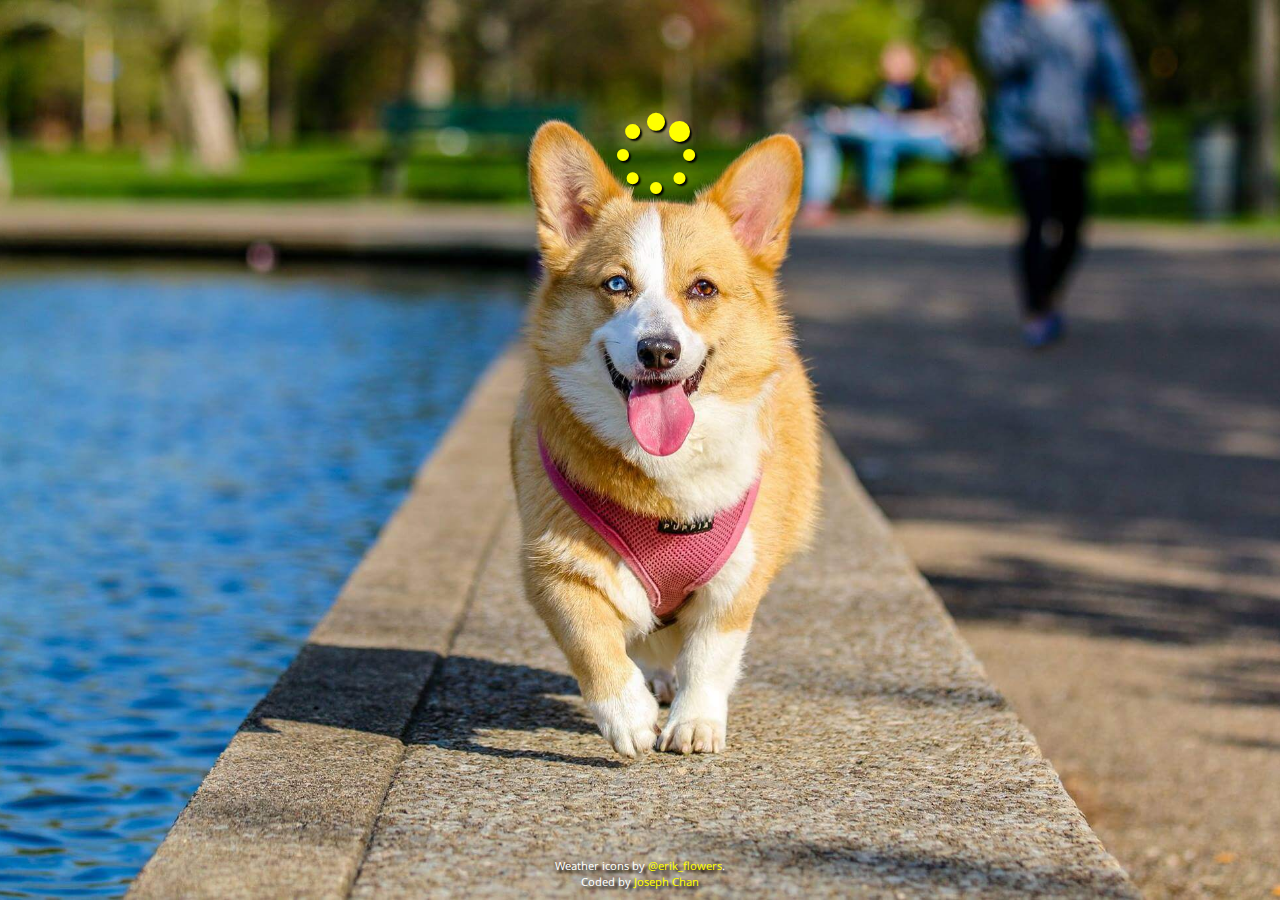
==== index.html @ ed67a4d5 "Tweak and refactor" ====
<!DOCTYPE HTML>
<html lang="en">

  <head>
    <meta charset="utf-8">
    <meta name="description" content="Weather and Corgi">
    <meta http-equiv="X-UA-Compatible" content="IE=edge">
    <meta name="viewport" content="width=device-width, initial-scale=1">
    <meta name="theme-color" content="#FFCE0D">
    <link href='https://fonts.googleapis.com/css?family=Allerta+Stencil|Droid+Sans:400,700' rel='stylesheet' type='text/css'>
    <link rel="stylesheet" href="https://maxcdn.bootstrapcdn.com/font-awesome/4.6.2/css/font-awesome.min.css">
    <link rel="stylesheet" type="text/css" href="css/weather-icons-wind.min.css">
    <link rel="stylesheet" type="text/css" href="css/weather-icons.min.css">
    <link rel="stylesheet" href="css/bootstrap.min.css">
    <link rel="stylesheet" href="css/styles.css">
    <!--Favicon made by Freepik http://www.flaticon.com -->
    <link rel="shortcut icon" href="images/favicon.ico" type="image/x-icon">
    <link rel="icon" href="images/favicon.ico" type="image/x-icon">
    <!-- Optional IE8 Support -->
    <!--[if lt IE 9]>
       <script src="https://oss.maxcdn.com/html5shiv/3.7.2/html5shiv.min.js"></script>
       <script src="https://oss.maxcdn.com/respond/1.4.2/respond.min.js"></script>
     <![endif]-->
    <title>Weather &amp; Corgi</title>
  </head>

  <body>
    <main role="main" class="container">
      <div class="translucentBG">
        <i class="fa fa-spinner fa-pulse" aria-hidden="true"></i>
        <p class="location"></p>
        <p class="weatherIcon"><i></i></p>
        <p class="currentTemperature"></p>
        <p class="dayAndTime"></p>
        <div class="row">
          <div class="col-xs-6">
            <p class="windDirectionIcon" title="Direction wind is coming from."><i></i></p>
            <p class="windSpeed"></p>
          </div>
          <div class="col-xs-6">
            <p class="thermometer"><i></i></p>
            <p class="minMaxTemperatures"></p>
          </div>
        </div>
        <!--.row-->
      </div>
    </main>
    <!--.container-->
    <footer>
      <p>
        Weather icons by <a href="https://erikflowers.github.io/weather-icons/" title="Visit the Weather Icons site" target="_blank">@erik_flowers</a>.<br>Coded by <a href="https://github.com/joechan3" target="_blank" title="View Joseph Chan&apos;s GitHub profile">Joseph Chan</a>
      </p>
    </footer>
    <script src="js/suncalc.js"></script>
    <script src="https://code.jquery.com/jquery-2.2.3.min.js" integrity="sha256-a23g1Nt4dtEYOj7bR+vTu7+T8VP13humZFBJNIYoEJo=" crossorigin="anonymous">
    </script>
    <script src="js/script.js"></script>
  </body>

</html>
---- css/weather-icons-wind.min.css ----
@font-face{font-family:weathericons;src:url(../font/weathericons-regular-webfont.eot);src:url(../font/weathericons-regular-webfont.eot?#iefix)format('embedded-opentype'),url(../font/weathericons-regular-webfont.woff2)format('woff2'),url(../font/weathericons-regular-webfont.woff)format('woff'),url(../font/weathericons-regular-webfont.ttf)format('truetype'),url(../font/weathericons-regular-webfont.svg#weather_iconsregular)format('svg');font-weight:400;font-style:normal}.wi{display:inline-block;font-family:weathericons;font-style:normal;font-weight:400;line-height:1;-webkit-font-smoothing:antialiased;-moz-osx-font-smoothing:grayscale}.wi-fw{text-align:center;width:1.4em}.wi-rotate-90{filter:progid:DXImageTransform.Microsoft.BasicImage(rotation=1);-webkit-transform:rotate(90deg);-ms-transform:rotate(90deg);transform:rotate(90deg)}.wi-rotate-180{filter:progid:DXImageTransform.Microsoft.BasicImage(rotation=2);-webkit-transform:rotate(180deg);-ms-transform:rotate(180deg);transform:rotate(180deg)}.wi-rotate-270{filter:progid:DXImageTransform.Microsoft.BasicImage(rotation=3);-webkit-transform:rotate(270deg);-ms-transform:rotate(270deg);transform:rotate(270deg)}.wi-flip-horizontal{filter:progid:DXImageTransform.Microsoft.BasicImage(rotation=0, mirror=1);-webkit-transform:scale(-1,1);-ms-transform:scale(-1,1);transform:scale(-1,1)}.wi-flip-vertical{filter:progid:DXImageTransform.Microsoft.BasicImage(rotation=2, mirror=1);-webkit-transform:scale(1,-1);-ms-transform:scale(1,-1);transform:scale(1,-1)}.wi-wind:before{content:"\f0b1"}.wi-wind.towards-0-deg{-webkit-transform:rotate(0);-moz-transform:rotate(0);-ms-transform:rotate(0);-o-transform:rotate(0);transform:rotate(0)}.wi-wind.towards-1-deg{-webkit-transform:rotate(1deg);-moz-transform:rotate(1deg);-ms-transform:rotate(1deg);-o-transform:rotate(1deg);transform:rotate(1deg)}.wi-wind.towards-2-deg{-webkit-transform:rotate(2deg);-moz-transform:rotate(2deg);-ms-transform:rotate(2deg);-o-transform:rotate(2deg);transform:rotate(2deg)}.wi-wind.towards-3-deg{-webkit-transform:rotate(3deg);-moz-transform:rotate(3deg);-ms-transform:rotate(3deg);-o-transform:rotate(3deg);transform:rotate(3deg)}.wi-wind.towards-4-deg{-webkit-transform:rotate(4deg);-moz-transform:rotate(4deg);-ms-transform:rotate(4deg);-o-transform:rotate(4deg);transform:rotate(4deg)}.wi-wind.towards-5-deg{-webkit-transform:rotate(5deg);-moz-transform:rotate(5deg);-ms-transform:rotate(5deg);-o-transform:rotate(5deg);transform:rotate(5deg)}.wi-wind.towards-6-deg{-webkit-transform:rotate(6deg);-moz-transform:rotate(6deg);-ms-transform:rotate(6deg);-o-transform:rotate(6deg);transform:rotate(6deg)}.wi-wind.towards-7-deg{-webkit-transform:rotate(7deg);-moz-transform:rotate(7deg);-ms-transform:rotate(7deg);-o-transform:rotate(7deg);transform:rotate(7deg)}.wi-wind.towards-8-deg{-webkit-transform:rotate(8deg);-moz-transform:rotate(8deg);-ms-transform:rotate(8deg);-o-transform:rotate(8deg);transform:rotate(8deg)}.wi-wind.towards-9-deg{-webkit-transform:rotate(9deg);-moz-transform:rotate(9deg);-ms-transform:rotate(9deg);-o-transform:rotate(9deg);transform:rotate(9deg)}.wi-wind.towards-10-deg{-webkit-transform:rotate(10deg);-moz-transform:rotate(10deg);-ms-transform:rotate(10deg);-o-transform:rotate(10deg);transform:rotate(10deg)}.wi-wind.towards-11-deg{-webkit-transform:rotate(11deg);-moz-transform:rotate(11deg);-ms-transform:rotate(11deg);-o-transform:rotate(11deg);transform:rotate(11deg)}.wi-wind.towards-12-deg{-webkit-transform:rotate(12deg);-moz-transform:rotate(12deg);-ms-transform:rotate(12deg);-o-transform:rotate(12deg);transform:rotate(12deg)}.wi-wind.towards-13-deg{-webkit-transform:rotate(13deg);-moz-transform:rotate(13deg);-ms-transform:rotate(13deg);-o-transform:rotate(13deg);transform:rotate(13deg)}.wi-wind.towards-14-deg{-webkit-transform:rotate(14deg);-moz-transform:rotate(14deg);-ms-transform:rotate(14deg);-o-transform:rotate(14deg);transform:rotate(14deg)}.wi-wind.towards-15-deg{-webkit-transform:rotate(15deg);-moz-transform:rotate(15deg);-ms-transform:rotate(15deg);-o-transform:rotate(15deg);transform:rotate(15deg)}.wi-wind.towards-16-deg{-webkit-transform:rotate(16deg);-moz-transform:rotate(16deg);-ms-transform:rotate(16deg);-o-transform:rotate(16deg);transform:rotate(16deg)}.wi-wind.towards-17-deg{-webkit-transform:rotate(17deg);-moz-transform:rotate(17deg);-ms-transform:rotate(17deg);-o-transform:rotate(17deg);transform:rotate(17deg)}.wi-wind.towards-18-deg{-webkit-transform:rotate(18deg);-moz-transform:rotate(18deg);-ms-transform:rotate(18deg);-o-transform:rotate(18deg);transform:rotate(18deg)}.wi-wind.towards-19-deg{-webkit-transform:rotate(19deg);-moz-transform:rotate(19deg);-ms-transform:rotate(19deg);-o-transform:rotate(19deg);transform:rotate(19deg)}.wi-wind.towards-20-deg{-webkit-transform:rotate(20deg);-moz-transform:rotate(20deg);-ms-transform:rotate(20deg);-o-transform:rotate(20deg);transform:rotate(20deg)}.wi-wind.towards-21-deg{-webkit-transform:rotate(21deg);-moz-transform:rotate(21deg);-ms-transform:rotate(21deg);-o-transform:rotate(21deg);transform:rotate(21deg)}.wi-wind.towards-22-deg{-webkit-transform:rotate(22deg);-moz-transform:rotate(22deg);-ms-transform:rotate(22deg);-o-transform:rotate(22deg);transform:rotate(22deg)}.wi-wind.towards-23-deg{-webkit-transform:rotate(23deg);-moz-transform:rotate(23deg);-ms-transform:rotate(23deg);-o-transform:rotate(23deg);transform:rotate(23deg)}.wi-wind.towards-24-deg{-webkit-transform:rotate(24deg);-moz-transform:rotate(24deg);-ms-transform:rotate(24deg);-o-transform:rotate(24deg);transform:rotate(24deg)}.wi-wind.towards-25-deg{-webkit-transform:rotate(25deg);-moz-transform:rotate(25deg);-ms-transform:rotate(25deg);-o-transform:rotate(25deg);transform:rotate(25deg)}.wi-wind.towards-26-deg{-webkit-transform:rotate(26deg);-moz-transform:rotate(26deg);-ms-transform:rotate(26deg);-o-transform:rotate(26deg);transform:rotate(26deg)}.wi-wind.towards-27-deg{-webkit-transform:rotate(27deg);-moz-transform:rotate(27deg);-ms-transform:rotate(27deg);-o-transform:rotate(27deg);transform:rotate(27deg)}.wi-wind.towards-28-deg{-webkit-transform:rotate(28deg);-moz-transform:rotate(28deg);-ms-transform:rotate(28deg);-o-transform:rotate(28deg);transform:rotate(28deg)}.wi-wind.towards-29-deg{-webkit-transform:rotate(29deg);-moz-transform:rotate(29deg);-ms-transform:rotate(29deg);-o-transform:rotate(29deg);transform:rotate(29deg)}.wi-wind.towards-30-deg{-webkit-transform:rotate(30deg);-moz-transform:rotate(30deg);-ms-transform:rotate(30deg);-o-transform:rotate(30deg);transform:rotate(30deg)}.wi-wind.towards-31-deg{-webkit-transform:rotate(31deg);-moz-transform:rotate(31deg);-ms-transform:rotate(31deg);-o-transform:rotate(31deg);transform:rotate(31deg)}.wi-wind.towards-32-deg{-webkit-transform:rotate(32deg);-moz-transform:rotate(32deg);-ms-transform:rotate(32deg);-o-transform:rotate(32deg);transform:rotate(32deg)}.wi-wind.towards-33-deg{-webkit-transform:rotate(33deg);-moz-transform:rotate(33deg);-ms-transform:rotate(33deg);-o-transform:rotate(33deg);transform:rotate(33deg)}.wi-wind.towards-34-deg{-webkit-transform:rotate(34deg);-moz-transform:rotate(34deg);-ms-transform:rotate(34deg);-o-transform:rotate(34deg);transform:rotate(34deg)}.wi-wind.towards-35-deg{-webkit-transform:rotate(35deg);-moz-transform:rotate(35deg);-ms-transform:rotate(35deg);-o-transform:rotate(35deg);transform:rotate(35deg)}.wi-wind.towards-36-deg{-webkit-transform:rotate(36deg);-moz-transform:rotate(36deg);-ms-transform:rotate(36deg);-o-transform:rotate(36deg);transform:rotate(36deg)}.wi-wind.towards-37-deg{-webkit-transform:rotate(37deg);-moz-transform:rotate(37deg);-ms-transform:rotate(37deg);-o-transform:rotate(37deg);transform:rotate(37deg)}.wi-wind.towards-38-deg{-webkit-transform:rotate(38deg);-moz-transform:rotate(38deg);-ms-transform:rotate(38deg);-o-transform:rotate(38deg);transform:rotate(38deg)}.wi-wind.towards-39-deg{-webkit-transform:rotate(39deg);-moz-transform:rotate(39deg);-ms-transform:rotate(39deg);-o-transform:rotate(39deg);transform:rotate(39deg)}.wi-wind.towards-40-deg{-webkit-transform:rotate(40deg);-moz-transform:rotate(40deg);-ms-transform:rotate(40deg);-o-transform:rotate(40deg);transform:rotate(40deg)}.wi-wind.towards-41-deg{-webkit-transform:rotate(41deg);-moz-transform:rotate(41deg);-ms-transform:rotate(41deg);-o-transform:rotate(41deg);transform:rotate(41deg)}.wi-wind.towards-42-deg{-webkit-transform:rotate(42deg);-moz-transform:rotate(42deg);-ms-transform:rotate(42deg);-o-transform:rotate(42deg);transform:rotate(42deg)}.wi-wind.towards-43-deg{-webkit-transform:rotate(43deg);-moz-transform:rotate(43deg);-ms-transform:rotate(43deg);-o-transform:rotate(43deg);transform:rotate(43deg)}.wi-wind.towards-44-deg{-webkit-transform:rotate(44deg);-moz-transform:rotate(44deg);-ms-transform:rotate(44deg);-o-transform:rotate(44deg);transform:rotate(44deg)}.wi-wind.towards-45-deg{-webkit-transform:rotate(45deg);-moz-transform:rotate(45deg);-ms-transform:rotate(45deg);-o-transform:rotate(45deg);transform:rotate(45deg)}.wi-wind.towards-46-deg{-webkit-transform:rotate(46deg);-moz-transform:rotate(46deg);-ms-transform:rotate(46deg);-o-transform:rotate(46deg);transform:rotate(46deg)}.wi-wind.towards-47-deg{-webkit-transform:rotate(47deg);-moz-transform:rotate(47deg);-ms-transform:rotate(47deg);-o-transform:rotate(47deg);transform:rotate(47deg)}.wi-wind.towards-48-deg{-webkit-transform:rotate(48deg);-moz-transform:rotate(48deg);-ms-transform:rotate(48deg);-o-transform:rotate(48deg);transform:rotate(48deg)}.wi-wind.towards-49-deg{-webkit-transform:rotate(49deg);-moz-transform:rotate(49deg);-ms-transform:rotate(49deg);-o-transform:rotate(49deg);transform:rotate(49deg)}.wi-wind.towards-50-deg{-webkit-transform:rotate(50deg);-moz-transform:rotate(50deg);-ms-transform:rotate(50deg);-o-transform:rotate(50deg);transform:rotate(50deg)}.wi-wind.towards-51-deg{-webkit-transform:rotate(51deg);-moz-transform:rotate(51deg);-ms-transform:rotate(51deg);-o-transform:rotate(51deg);transform:rotate(51deg)}.wi-wind.towards-52-deg{-webkit-transform:rotate(52deg);-moz-transform:rotate(52deg);-ms-transform:rotate(52deg);-o-transform:rotate(52deg);transform:rotate(52deg)}.wi-wind.towards-53-deg{-webkit-transform:rotate(53deg);-moz-transform:rotate(53deg);-ms-transform:rotate(53deg);-o-transform:rotate(53deg);transform:rotate(53deg)}.wi-wind.towards-54-deg{-webkit-transform:rotate(54deg);-moz-transform:rotate(54deg);-ms-transform:rotate(54deg);-o-transform:rotate(54deg);transform:rotate(54deg)}.wi-wind.towards-55-deg{-webkit-transform:rotate(55deg);-moz-transform:rotate(55deg);-ms-transform:rotate(55deg);-o-transform:rotate(55deg);transform:rotate(55deg)}.wi-wind.towards-56-deg{-webkit-transform:rotate(56deg);-moz-transform:rotate(56deg);-ms-transform:rotate(56deg);-o-transform:rotate(56deg);transform:rotate(56deg)}.wi-wind.towards-57-deg{-webkit-transform:rotate(57deg);-moz-transform:rotate(57deg);-ms-transform:rotate(57deg);-o-transform:rotate(57deg);transform:rotate(57deg)}.wi-wind.towards-58-deg{-webkit-transform:rotate(58deg);-moz-transform:rotate(58deg);-ms-transform:rotate(58deg);-o-transform:rotate(58deg);transform:rotate(58deg)}.wi-wind.towards-59-deg{-webkit-transform:rotate(59deg);-moz-transform:rotate(59deg);-ms-transform:rotate(59deg);-o-transform:rotate(59deg);transform:rotate(59deg)}.wi-wind.towards-60-deg{-webkit-transform:rotate(60deg);-moz-transform:rotate(60deg);-ms-transform:rotate(60deg);-o-transform:rotate(60deg);transform:rotate(60deg)}.wi-wind.towards-61-deg{-webkit-transform:rotate(61deg);-moz-transform:rotate(61deg);-ms-transform:rotate(61deg);-o-transform:rotate(61deg);transform:rotate(61deg)}.wi-wind.towards-62-deg{-webkit-transform:rotate(62deg);-moz-transform:rotate(62deg);-ms-transform:rotate(62deg);-o-transform:rotate(62deg);transform:rotate(62deg)}.wi-wind.towards-63-deg{-webkit-transform:rotate(63deg);-moz-transform:rotate(63deg);-ms-transform:rotate(63deg);-o-transform:rotate(63deg);transform:rotate(63deg)}.wi-wind.towards-64-deg{-webkit-transform:rotate(64deg);-moz-transform:rotate(64deg);-ms-transform:rotate(64deg);-o-transform:rotate(64deg);transform:rotate(64deg)}.wi-wind.towards-65-deg{-webkit-transform:rotate(65deg);-moz-transform:rotate(65deg);-ms-transform:rotate(65deg);-o-transform:rotate(65deg);transform:rotate(65deg)}.wi-wind.towards-66-deg{-webkit-transform:rotate(66deg);-moz-transform:rotate(66deg);-ms-transform:rotate(66deg);-o-transform:rotate(66deg);transform:rotate(66deg)}.wi-wind.towards-67-deg{-webkit-transform:rotate(67deg);-moz-transform:rotate(67deg);-ms-transform:rotate(67deg);-o-transform:rotate(67deg);transform:rotate(67deg)}.wi-wind.towards-68-deg{-webkit-transform:rotate(68deg);-moz-transform:rotate(68deg);-ms-transform:rotate(68deg);-o-transform:rotate(68deg);transform:rotate(68deg)}.wi-wind.towards-69-deg{-webkit-transform:rotate(69deg);-moz-transform:rotate(69deg);-ms-transform:rotate(69deg);-o-transform:rotate(69deg);transform:rotate(69deg)}.wi-wind.towards-70-deg{-webkit-transform:rotate(70deg);-moz-transform:rotate(70deg);-ms-transform:rotate(70deg);-o-transform:rotate(70deg);transform:rotate(70deg)}.wi-wind.towards-71-deg{-webkit-transform:rotate(71deg);-moz-transform:rotate(71deg);-ms-transform:rotate(71deg);-o-transform:rotate(71deg);transform:rotate(71deg)}.wi-wind.towards-72-deg{-webkit-transform:rotate(72deg);-moz-transform:rotate(72deg);-ms-transform:rotate(72deg);-o-transform:rotate(72deg);transform:rotate(72deg)}.wi-wind.towards-73-deg{-webkit-transform:rotate(73deg);-moz-transform:rotate(73deg);-ms-transform:rotate(73deg);-o-transform:rotate(73deg);transform:rotate(73deg)}.wi-wind.towards-74-deg{-webkit-transform:rotate(74deg);-moz-transform:rotate(74deg);-ms-transform:rotate(74deg);-o-transform:rotate(74deg);transform:rotate(74deg)}.wi-wind.towards-75-deg{-webkit-transform:rotate(75deg);-moz-transform:rotate(75deg);-ms-transform:rotate(75deg);-o-transform:rotate(75deg);transform:rotate(75deg)}.wi-wind.towards-76-deg{-webkit-transform:rotate(76deg);-moz-transform:rotate(76deg);-ms-transform:rotate(76deg);-o-transform:rotate(76deg);transform:rotate(76deg)}.wi-wind.towards-77-deg{-webkit-transform:rotate(77deg);-moz-transform:rotate(77deg);-ms-transform:rotate(77deg);-o-transform:rotate(77deg);transform:rotate(77deg)}.wi-wind.towards-78-deg{-webkit-transform:rotate(78deg);-moz-transform:rotate(78deg);-ms-transform:rotate(78deg);-o-transform:rotate(78deg);transform:rotate(78deg)}.wi-wind.towards-79-deg{-webkit-transform:rotate(79deg);-moz-transform:rotate(79deg);-ms-transform:rotate(79deg);-o-transform:rotate(79deg);transform:rotate(79deg)}.wi-wind.towards-80-deg{-webkit-transform:rotate(80deg);-moz-transform:rotate(80deg);-ms-transform:rotate(80deg);-o-transform:rotate(80deg);transform:rotate(80deg)}.wi-wind.towards-81-deg{-webkit-transform:rotate(81deg);-moz-transform:rotate(81deg);-ms-transform:rotate(81deg);-o-transform:rotate(81deg);transform:rotate(81deg)}.wi-wind.towards-82-deg{-webkit-transform:rotate(82deg);-moz-transform:rotate(82deg);-ms-transform:rotate(82deg);-o-transform:rotate(82deg);transform:rotate(82deg)}.wi-wind.towards-83-deg{-webkit-transform:rotate(83deg);-moz-transform:rotate(83deg);-ms-transform:rotate(83deg);-o-transform:rotate(83deg);transform:rotate(83deg)}.wi-wind.towards-84-deg{-webkit-transform:rotate(84deg);-moz-transform:rotate(84deg);-ms-transform:rotate(84deg);-o-transform:rotate(84deg);transform:rotate(84deg)}.wi-wind.towards-85-deg{-webkit-transform:rotate(85deg);-moz-transform:rotate(85deg);-ms-transform:rotate(85deg);-o-transform:rotate(85deg);transform:rotate(85deg)}.wi-wind.towards-86-deg{-webkit-transform:rotate(86deg);-moz-transform:rotate(86deg);-ms-transform:rotate(86deg);-o-transform:rotate(86deg);transform:rotate(86deg)}.wi-wind.towards-87-deg{-webkit-transform:rotate(87deg);-moz-transform:rotate(87deg);-ms-transform:rotate(87deg);-o-transform:rotate(87deg);transform:rotate(87deg)}.wi-wind.towards-88-deg{-webkit-transform:rotate(88deg);-moz-transform:rotate(88deg);-ms-transform:rotate(88deg);-o-transform:rotate(88deg);transform:rotate(88deg)}.wi-wind.towards-89-deg{-webkit-transform:rotate(89deg);-moz-transform:rotate(89deg);-ms-transform:rotate(89deg);-o-transform:rotate(89deg);transform:rotate(89deg)}.wi-wind.towards-90-deg{-webkit-transform:rotate(90deg);-moz-transform:rotate(90deg);-ms-transform:rotate(90deg);-o-transform:rotate(90deg);transform:rotate(90deg)}.wi-wind.towards-91-deg{-webkit-transform:rotate(91deg);-moz-transform:rotate(91deg);-ms-transform:rotate(91deg);-o-transform:rotate(91deg);transform:rotate(91deg)}.wi-wind.towards-92-deg{-webkit-transform:rotate(92deg);-moz-transform:rotate(92deg);-ms-transform:rotate(92deg);-o-transform:rotate(92deg);transform:rotate(92deg)}.wi-wind.towards-93-deg{-webkit-transform:rotate(93deg);-moz-transform:rotate(93deg);-ms-transform:rotate(93deg);-o-transform:rotate(93deg);transform:rotate(93deg)}.wi-wind.towards-94-deg{-webkit-transform:rotate(94deg);-moz-transform:rotate(94deg);-ms-transform:rotate(94deg);-o-transform:rotate(94deg);transform:rotate(94deg)}.wi-wind.towards-95-deg{-webkit-transform:rotate(95deg);-moz-transform:rotate(95deg);-ms-transform:rotate(95deg);-o-transform:rotate(95deg);transform:rotate(95deg)}.wi-wind.towards-96-deg{-webkit-transform:rotate(96deg);-moz-transform:rotate(96deg);-ms-transform:rotate(96deg);-o-transform:rotate(96deg);transform:rotate(96deg)}.wi-wind.towards-97-deg{-webkit-transform:rotate(97deg);-moz-transform:rotate(97deg);-ms-transform:rotate(97deg);-o-transform:rotate(97deg);transform:rotate(97deg)}.wi-wind.towards-98-deg{-webkit-transform:rotate(98deg);-moz-transform:rotate(98deg);-ms-transform:rotate(98deg);-o-transform:rotate(98deg);transform:rotate(98deg)}.wi-wind.towards-99-deg{-webkit-transform:rotate(99deg);-moz-transform:rotate(99deg);-ms-transform:rotate(99deg);-o-transform:rotate(99deg);transform:rotate(99deg)}.wi-wind.towards-100-deg{-webkit-transform:rotate(100deg);-moz-transform:rotate(100deg);-ms-transform:rotate(100deg);-o-transform:rotate(100deg);transform:rotate(100deg)}.wi-wind.towards-101-deg{-webkit-transform:rotate(101deg);-moz-transform:rotate(101deg);-ms-transform:rotate(101deg);-o-transform:rotate(101deg);transform:rotate(101deg)}.wi-wind.towards-102-deg{-webkit-transform:rotate(102deg);-moz-transform:rotate(102deg);-ms-transform:rotate(102deg);-o-transform:rotate(102deg);transform:rotate(102deg)}.wi-wind.towards-103-deg{-webkit-transform:rotate(103deg);-moz-transform:rotate(103deg);-ms-transform:rotate(103deg);-o-transform:rotate(103deg);transform:rotate(103deg)}.wi-wind.towards-104-deg{-webkit-transform:rotate(104deg);-moz-transform:rotate(104deg);-ms-transform:rotate(104deg);-o-transform:rotate(104deg);transform:rotate(104deg)}.wi-wind.towards-105-deg{-webkit-transform:rotate(105deg);-moz-transform:rotate(105deg);-ms-transform:rotate(105deg);-o-transform:rotate(105deg);transform:rotate(105deg)}.wi-wind.towards-106-deg{-webkit-transform:rotate(106deg);-moz-transform:rotate(106deg);-ms-transform:rotate(106deg);-o-transform:rotate(106deg);transform:rotate(106deg)}.wi-wind.towards-107-deg{-webkit-transform:rotate(107deg);-moz-transform:rotate(107deg);-ms-transform:rotate(107deg);-o-transform:rotate(107deg);transform:rotate(107deg)}.wi-wind.towards-108-deg{-webkit-transform:rotate(108deg);-moz-transform:rotate(108deg);-ms-transform:rotate(108deg);-o-transform:rotate(108deg);transform:rotate(108deg)}.wi-wind.towards-109-deg{-webkit-transform:rotate(109deg);-moz-transform:rotate(109deg);-ms-transform:rotate(109deg);-o-transform:rotate(109deg);transform:rotate(109deg)}.wi-wind.towards-110-deg{-webkit-transform:rotate(110deg);-moz-transform:rotate(110deg);-ms-transform:rotate(110deg);-o-transform:rotate(110deg);transform:rotate(110deg)}.wi-wind.towards-111-deg{-webkit-transform:rotate(111deg);-moz-transform:rotate(111deg);-ms-transform:rotate(111deg);-o-transform:rotate(111deg);transform:rotate(111deg)}.wi-wind.towards-112-deg{-webkit-transform:rotate(112deg);-moz-transform:rotate(112deg);-ms-transform:rotate(112deg);-o-transform:rotate(112deg);transform:rotate(112deg)}.wi-wind.towards-113-deg{-webkit-transform:rotate(113deg);-moz-transform:rotate(113deg);-ms-transform:rotate(113deg);-o-transform:rotate(113deg);transform:rotate(113deg)}.wi-wind.towards-114-deg{-webkit-transform:rotate(114deg);-moz-transform:rotate(114deg);-ms-transform:rotate(114deg);-o-transform:rotate(114deg);transform:rotate(114deg)}.wi-wind.towards-115-deg{-webkit-transform:rotate(115deg);-moz-transform:rotate(115deg);-ms-transform:rotate(115deg);-o-transform:rotate(115deg);transform:rotate(115deg)}.wi-wind.towards-116-deg{-webkit-transform:rotate(116deg);-moz-transform:rotate(116deg);-ms-transform:rotate(116deg);-o-transform:rotate(116deg);transform:rotate(116deg)}.wi-wind.towards-117-deg{-webkit-transform:rotate(117deg);-moz-transform:rotate(117deg);-ms-transform:rotate(117deg);-o-transform:rotate(117deg);transform:rotate(117deg)}.wi-wind.towards-118-deg{-webkit-transform:rotate(118deg);-moz-transform:rotate(118deg);-ms-transform:rotate(118deg);-o-transform:rotate(118deg);transform:rotate(118deg)}.wi-wind.towards-119-deg{-webkit-transform:rotate(119deg);-moz-transform:rotate(119deg);-ms-transform:rotate(119deg);-o-transform:rotate(119deg);transform:rotate(119deg)}.wi-wind.towards-120-deg{-webkit-transform:rotate(120deg);-moz-transform:rotate(120deg);-ms-transform:rotate(120deg);-o-transform:rotate(120deg);transform:rotate(120deg)}.wi-wind.towards-121-deg{-webkit-transform:rotate(121deg);-moz-transform:rotate(121deg);-ms-transform:rotate(121deg);-o-transform:rotate(121deg);transform:rotate(121deg)}.wi-wind.towards-122-deg{-webkit-transform:rotate(122deg);-moz-transform:rotate(122deg);-ms-transform:rotate(122deg);-o-transform:rotate(122deg);transform:rotate(122deg)}.wi-wind.towards-123-deg{-webkit-transform:rotate(123deg);-moz-transform:rotate(123deg);-ms-transform:rotate(123deg);-o-transform:rotate(123deg);transform:rotate(123deg)}.wi-wind.towards-124-deg{-webkit-transform:rotate(124deg);-moz-transform:rotate(124deg);-ms-transform:rotate(124deg);-o-transform:rotate(124deg);transform:rotate(124deg)}.wi-wind.towards-125-deg{-webkit-transform:rotate(125deg);-moz-transform:rotate(125deg);-ms-transform:rotate(125deg);-o-transform:rotate(125deg);transform:rotate(125deg)}.wi-wind.towards-126-deg{-webkit-transform:rotate(126deg);-moz-transform:rotate(126deg);-ms-transform:rotate(126deg);-o-transform:rotate(126deg);transform:rotate(126deg)}.wi-wind.towards-127-deg{-webkit-transform:rotate(127deg);-moz-transform:rotate(127deg);-ms-transform:rotate(127deg);-o-transform:rotate(127deg);transform:rotate(127deg)}.wi-wind.towards-128-deg{-webkit-transform:rotate(128deg);-moz-transform:rotate(128deg);-ms-transform:rotate(128deg);-o-transform:rotate(128deg);transform:rotate(128deg)}.wi-wind.towards-129-deg{-webkit-transform:rotate(129deg);-moz-transform:rotate(129deg);-ms-transform:rotate(129deg);-o-transform:rotate(129deg);transform:rotate(129deg)}.wi-wind.towards-130-deg{-webkit-transform:rotate(130deg);-moz-transform:rotate(130deg);-ms-transform:rotate(130deg);-o-transform:rotate(130deg);transform:rotate(130deg)}.wi-wind.towards-131-deg{-webkit-transform:rotate(131deg);-moz-transform:rotate(131deg);-ms-transform:rotate(131deg);-o-transform:rotate(131deg);transform:rotate(131deg)}.wi-wind.towards-132-deg{-webkit-transform:rotate(132deg);-moz-transform:rotate(132deg);-ms-transform:rotate(132deg);-o-transform:rotate(132deg);transform:rotate(132deg)}.wi-wind.towards-133-deg{-webkit-transform:rotate(133deg);-moz-transform:rotate(133deg);-ms-transform:rotate(133deg);-o-transform:rotate(133deg);transform:rotate(133deg)}.wi-wind.towards-134-deg{-webkit-transform:rotate(134deg);-moz-transform:rotate(134deg);-ms-transform:rotate(134deg);-o-transform:rotate(134deg);transform:rotate(134deg)}.wi-wind.towards-135-deg{-webkit-transform:rotate(135deg);-moz-transform:rotate(135deg);-ms-transform:rotate(135deg);-o-transform:rotate(135deg);transform:rotate(135deg)}.wi-wind.towards-136-deg{-webkit-transform:rotate(136deg);-moz-transform:rotate(136deg);-ms-transform:rotate(136deg);-o-transform:rotate(136deg);transform:rotate(136deg)}.wi-wind.towards-137-deg{-webkit-transform:rotate(137deg);-moz-transform:rotate(137deg);-ms-transform:rotate(137deg);-o-transform:rotate(137deg);transform:rotate(137deg)}.wi-wind.towards-138-deg{-webkit-transform:rotate(138deg);-moz-transform:rotate(138deg);-ms-transform:rotate(138deg);-o-transform:rotate(138deg);transform:rotate(138deg)}.wi-wind.towards-139-deg{-webkit-transform:rotate(139deg);-moz-transform:rotate(139deg);-ms-transform:rotate(139deg);-o-transform:rotate(139deg);transform:rotate(139deg)}.wi-wind.towards-140-deg{-webkit-transform:rotate(140deg);-moz-transform:rotate(140deg);-ms-transform:rotate(140deg);-o-transform:rotate(140deg);transform:rotate(140deg)}.wi-wind.towards-141-deg{-webkit-transform:rotate(141deg);-moz-transform:rotate(141deg);-ms-transform:rotate(141deg);-o-transform:rotate(141deg);transform:rotate(141deg)}.wi-wind.towards-142-deg{-webkit-transform:rotate(142deg);-moz-transform:rotate(142deg);-ms-transform:rotate(142deg);-o-transform:rotate(142deg);transform:rotate(142deg)}.wi-wind.towards-143-deg{-webkit-transform:rotate(143deg);-moz-transform:rotate(143deg);-ms-transform:rotate(143deg);-o-transform:rotate(143deg);transform:rotate(143deg)}.wi-wind.towards-144-deg{-webkit-transform:rotate(144deg);-moz-transform:rotate(144deg);-ms-transform:rotate(144deg);-o-transform:rotate(144deg);transform:rotate(144deg)}.wi-wind.towards-145-deg{-webkit-transform:rotate(145deg);-moz-transform:rotate(145deg);-ms-transform:rotate(145deg);-o-transform:rotate(145deg);transform:rotate(145deg)}.wi-wind.towards-146-deg{-webkit-transform:rotate(146deg);-moz-transform:rotate(146deg);-ms-transform:rotate(146deg);-o-transform:rotate(146deg);transform:rotate(146deg)}.wi-wind.towards-147-deg{-webkit-transform:rotate(147deg);-moz-transform:rotate(147deg);-ms-transform:rotate(147deg);-o-transform:rotate(147deg);transform:rotate(147deg)}.wi-wind.towards-148-deg{-webkit-transform:rotate(148deg);-moz-transform:rotate(148deg);-ms-transform:rotate(148deg);-o-transform:rotate(148deg);transform:rotate(148deg)}.wi-wind.towards-149-deg{-webkit-transform:rotate(149deg);-moz-transform:rotate(149deg);-ms-transform:rotate(149deg);-o-transform:rotate(149deg);transform:rotate(149deg)}.wi-wind.towards-150-deg{-webkit-transform:rotate(150deg);-moz-transform:rotate(150deg);-ms-transform:rotate(150deg);-o-transform:rotate(150deg);transform:rotate(150deg)}.wi-wind.towards-151-deg{-webkit-transform:rotate(151deg);-moz-transform:rotate(151deg);-ms-transform:rotate(151deg);-o-transform:rotate(151deg);transform:rotate(151deg)}.wi-wind.towards-152-deg{-webkit-transform:rotate(152deg);-moz-transform:rotate(152deg);-ms-transform:rotate(152deg);-o-transform:rotate(152deg);transform:rotate(152deg)}.wi-wind.towards-153-deg{-webkit-transform:rotate(153deg);-moz-transform:rotate(153deg);-ms-transform:rotate(153deg);-o-transform:rotate(153deg);transform:rotate(153deg)}.wi-wind.towards-154-deg{-webkit-transform:rotate(154deg);-moz-transform:rotate(154deg);-ms-transform:rotate(154deg);-o-transform:rotate(154deg);transform:rotate(154deg)}.wi-wind.towards-155-deg{-webkit-transform:rotate(155deg);-moz-transform:rotate(155deg);-ms-transform:rotate(155deg);-o-transform:rotate(155deg);transform:rotate(155deg)}.wi-wind.towards-156-deg{-webkit-transform:rotate(156deg);-moz-transform:rotate(156deg);-ms-transform:rotate(156deg);-o-transform:rotate(156deg);transform:rotate(156deg)}.wi-wind.towards-157-deg{-webkit-transform:rotate(157deg);-moz-transform:rotate(157deg);-ms-transform:rotate(157deg);-o-transform:rotate(157deg);transform:rotate(157deg)}.wi-wind.towards-158-deg{-webkit-transform:rotate(158deg);-moz-transform:rotate(158deg);-ms-transform:rotate(158deg);-o-transform:rotate(158deg);transform:rotate(158deg)}.wi-wind.towards-159-deg{-webkit-transform:rotate(159deg);-moz-transform:rotate(159deg);-ms-transform:rotate(159deg);-o-transform:rotate(159deg);transform:rotate(159deg)}.wi-wind.towards-160-deg{-webkit-transform:rotate(160deg);-moz-transform:rotate(160deg);-ms-transform:rotate(160deg);-o-transform:rotate(160deg);transform:rotate(160deg)}.wi-wind.towards-161-deg{-webkit-transform:rotate(161deg);-moz-transform:rotate(161deg);-ms-transform:rotate(161deg);-o-transform:rotate(161deg);transform:rotate(161deg)}.wi-wind.towards-162-deg{-webkit-transform:rotate(162deg);-moz-transform:rotate(162deg);-ms-transform:rotate(162deg);-o-transform:rotate(162deg);transform:rotate(162deg)}.wi-wind.towards-163-deg{-webkit-transform:rotate(163deg);-moz-transform:rotate(163deg);-ms-transform:rotate(163deg);-o-transform:rotate(163deg);transform:rotate(163deg)}.wi-wind.towards-164-deg{-webkit-transform:rotate(164deg);-moz-transform:rotate(164deg);-ms-transform:rotate(164deg);-o-transform:rotate(164deg);transform:rotate(164deg)}.wi-wind.towards-165-deg{-webkit-transform:rotate(165deg);-moz-transform:rotate(165deg);-ms-transform:rotate(165deg);-o-transform:rotate(165deg);transform:rotate(165deg)}.wi-wind.towards-166-deg{-webkit-transform:rotate(166deg);-moz-transform:rotate(166deg);-ms-transform:rotate(166deg);-o-transform:rotate(166deg);transform:rotate(166deg)}.wi-wind.towards-167-deg{-webkit-transform:rotate(167deg);-moz-transform:rotate(167deg);-ms-transform:rotate(167deg);-o-transform:rotate(167deg);transform:rotate(167deg)}.wi-wind.towards-168-deg{-webkit-transform:rotate(168deg);-moz-transform:rotate(168deg);-ms-transform:rotate(168deg);-o-transform:rotate(168deg);transform:rotate(168deg)}.wi-wind.towards-169-deg{-webkit-transform:rotate(169deg);-moz-transform:rotate(169deg);-ms-transform:rotate(169deg);-o-transform:rotate(169deg);transform:rotate(169deg)}.wi-wind.towards-170-deg{-webkit-transform:rotate(170deg);-moz-transform:rotate(170deg);-ms-transform:rotate(170deg);-o-transform:rotate(170deg);transform:rotate(170deg)}.wi-wind.towards-171-deg{-webkit-transform:rotate(171deg);-moz-transform:rotate(171deg);-ms-transform:rotate(171deg);-o-transform:rotate(171deg);transform:rotate(171deg)}.wi-wind.towards-172-deg{-webkit-transform:rotate(172deg);-moz-transform:rotate(172deg);-ms-transform:rotate(172deg);-o-transform:rotate(172deg);transform:rotate(172deg)}.wi-wind.towards-173-deg{-webkit-transform:rotate(173deg);-moz-transform:rotate(173deg);-ms-transform:rotate(173deg);-o-transform:rotate(173deg);transform:rotate(173deg)}.wi-wind.towards-174-deg{-webkit-transform:rotate(174deg);-moz-transform:rotate(174deg);-ms-transform:rotate(174deg);-o-transform:rotate(174deg);transform:rotate(174deg)}.wi-wind.towards-175-deg{-webkit-transform:rotate(175deg);-moz-transform:rotate(175deg);-ms-transform:rotate(175deg);-o-transform:rotate(175deg);transform:rotate(175deg)}.wi-wind.towards-176-deg{-webkit-transform:rotate(176deg);-moz-transform:rotate(176deg);-ms-transform:rotate(176deg);-o-transform:rotate(176deg);transform:rotate(176deg)}.wi-wind.towards-177-deg{-webkit-transform:rotate(177deg);-moz-transform:rotate(177deg);-ms-transform:rotate(177deg);-o-transform:rotate(177deg);transform:rotate(177deg)}.wi-wind.towards-178-deg{-webkit-transform:rotate(178deg);-moz-transform:rotate(178deg);-ms-transform:rotate(178deg);-o-transform:rotate(178deg);transform:rotate(178deg)}.wi-wind.towards-179-deg{-webkit-transform:rotate(179deg);-moz-transform:rotate(179deg);-ms-transform:rotate(179deg);-o-transform:rotate(179deg);transform:rotate(179deg)}.wi-wind.towards-180-deg{-webkit-transform:rotate(180deg);-moz-transform:rotate(180deg);-ms-transform:rotate(180deg);-o-transform:rotate(180deg);transform:rotate(180deg)}.wi-wind.towards-181-deg{-webkit-transform:rotate(181deg);-moz-transform:rotate(181deg);-ms-transform:rotate(181deg);-o-transform:rotate(181deg);transform:rotate(181deg)}.wi-wind.towards-182-deg{-webkit-transform:rotate(182deg);-moz-transform:rotate(182deg);-ms-transform:rotate(182deg);-o-transform:rotate(182deg);transform:rotate(182deg)}.wi-wind.towards-183-deg{-webkit-transform:rotate(183deg);-moz-transform:rotate(183deg);-ms-transform:rotate(183deg);-o-transform:rotate(183deg);transform:rotate(183deg)}.wi-wind.towards-184-deg{-webkit-transform:rotate(184deg);-moz-transform:rotate(184deg);-ms-transform:rotate(184deg);-o-transform:rotate(184deg);transform:rotate(184deg)}.wi-wind.towards-185-deg{-webkit-transform:rotate(185deg);-moz-transform:rotate(185deg);-ms-transform:rotate(185deg);-o-transform:rotate(185deg);transform:rotate(185deg)}.wi-wind.towards-186-deg{-webkit-transform:rotate(186deg);-moz-transform:rotate(186deg);-ms-transform:rotate(186deg);-o-transform:rotate(186deg);transform:rotate(186deg)}.wi-wind.towards-187-deg{-webkit-transform:rotate(187deg);-moz-transform:rotate(187deg);-ms-transform:rotate(187deg);-o-transform:rotate(187deg);transform:rotate(187deg)}.wi-wind.towards-188-deg{-webkit-transform:rotate(188deg);-moz-transform:rotate(188deg);-ms-transform:rotate(188deg);-o-transform:rotate(188deg);transform:rotate(188deg)}.wi-wind.towards-189-deg{-webkit-transform:rotate(189deg);-moz-transform:rotate(189deg);-ms-transform:rotate(189deg);-o-transform:rotate(189deg);transform:rotate(189deg)}.wi-wind.towards-190-deg{-webkit-transform:rotate(190deg);-moz-transform:rotate(190deg);-ms-transform:rotate(190deg);-o-transform:rotate(190deg);transform:rotate(190deg)}.wi-wind.towards-191-deg{-webkit-transform:rotate(191deg);-moz-transform:rotate(191deg);-ms-transform:rotate(191deg);-o-transform:rotate(191deg);transform:rotate(191deg)}.wi-wind.towards-192-deg{-webkit-transform:rotate(192deg);-moz-transform:rotate(192deg);-ms-transform:rotate(192deg);-o-transform:rotate(192deg);transform:rotate(192deg)}.wi-wind.towards-193-deg{-webkit-transform:rotate(193deg);-moz-transform:rotate(193deg);-ms-transform:rotate(193deg);-o-transform:rotate(193deg);transform:rotate(193deg)}.wi-wind.towards-194-deg{-webkit-transform:rotate(194deg);-moz-transform:rotate(194deg);-ms-transform:rotate(194deg);-o-transform:rotate(194deg);transform:rotate(194deg)}.wi-wind.towards-195-deg{-webkit-transform:rotate(195deg);-moz-transform:rotate(195deg);-ms-transform:rotate(195deg);-o-transform:rotate(195deg);transform:rotate(195deg)}.wi-wind.towards-196-deg{-webkit-transform:rotate(196deg);-moz-transform:rotate(196deg);-ms-transform:rotate(196deg);-o-transform:rotate(196deg);transform:rotate(196deg)}.wi-wind.towards-197-deg{-webkit-transform:rotate(197deg);-moz-transform:rotate(197deg);-ms-transform:rotate(197deg);-o-transform:rotate(197deg);transform:rotate(197deg)}.wi-wind.towards-198-deg{-webkit-transform:rotate(198deg);-moz-transform:rotate(198deg);-ms-transform:rotate(198deg);-o-transform:rotate(198deg);transform:rotate(198deg)}.wi-wind.towards-199-deg{-webkit-transform:rotate(199deg);-moz-transform:rotate(199deg);-ms-transform:rotate(199deg);-o-transform:rotate(199deg);transform:rotate(199deg)}.wi-wind.towards-200-deg{-webkit-transform:rotate(200deg);-moz-transform:rotate(200deg);-ms-transform:rotate(200deg);-o-transform:rotate(200deg);transform:rotate(200deg)}.wi-wind.towards-201-deg{-webkit-transform:rotate(201deg);-moz-transform:rotate(201deg);-ms-transform:rotate(201deg);-o-transform:rotate(201deg);transform:rotate(201deg)}.wi-wind.towards-202-deg{-webkit-transform:rotate(202deg);-moz-transform:rotate(202deg);-ms-transform:rotate(202deg);-o-transform:rotate(202deg);transform:rotate(202deg)}.wi-wind.towards-203-deg{-webkit-transform:rotate(203deg);-moz-transform:rotate(203deg);-ms-transform:rotate(203deg);-o-transform:rotate(203deg);transform:rotate(203deg)}.wi-wind.towards-204-deg{-webkit-transform:rotate(204deg);-moz-transform:rotate(204deg);-ms-transform:rotate(204deg);-o-transform:rotate(204deg);transform:rotate(204deg)}.wi-wind.towards-205-deg{-webkit-transform:rotate(205deg);-moz-transform:rotate(205deg);-ms-transform:rotate(205deg);-o-transform:rotate(205deg);transform:rotate(205deg)}.wi-wind.towards-206-deg{-webkit-transform:rotate(206deg);-moz-transform:rotate(206deg);-ms-transform:rotate(206deg);-o-transform:rotate(206deg);transform:rotate(206deg)}.wi-wind.towards-207-deg{-webkit-transform:rotate(207deg);-moz-transform:rotate(207deg);-ms-transform:rotate(207deg);-o-transform:rotate(207deg);transform:rotate(207deg)}.wi-wind.towards-208-deg{-webkit-transform:rotate(208deg);-moz-transform:rotate(208deg);-ms-transform:rotate(208deg);-o-transform:rotate(208deg);transform:rotate(208deg)}.wi-wind.towards-209-deg{-webkit-transform:rotate(209deg);-moz-transform:rotate(209deg);-ms-transform:rotate(209deg);-o-transform:rotate(209deg);transform:rotate(209deg)}.wi-wind.towards-210-deg{-webkit-transform:rotate(210deg);-moz-transform:rotate(210deg);-ms-transform:rotate(210deg);-o-transform:rotate(210deg);transform:rotate(210deg)}.wi-wind.towards-211-deg{-webkit-transform:rotate(211deg);-moz-transform:rotate(211deg);-ms-transform:rotate(211deg);-o-transform:rotate(211deg);transform:rotate(211deg)}.wi-wind.towards-212-deg{-webkit-transform:rotate(212deg);-moz-transform:rotate(212deg);-ms-transform:rotate(212deg);-o-transform:rotate(212deg);transform:rotate(212deg)}.wi-wind.towards-213-deg{-webkit-transform:rotate(213deg);-moz-transform:rotate(213deg);-ms-transform:rotate(213deg);-o-transform:rotate(213deg);transform:rotate(213deg)}.wi-wind.towards-214-deg{-webkit-transform:rotate(214deg);-moz-transform:rotate(214deg);-ms-transform:rotate(214deg);-o-transform:rotate(214deg);transform:rotate(214deg)}.wi-wind.towards-215-deg{-webkit-transform:rotate(215deg);-moz-transform:rotate(215deg);-ms-transform:rotate(215deg);-o-transform:rotate(215deg);transform:rotate(215deg)}.wi-wind.towards-216-deg{-webkit-transform:rotate(216deg);-moz-transform:rotate(216deg);-ms-transform:rotate(216deg);-o-transform:rotate(216deg);transform:rotate(216deg)}.wi-wind.towards-217-deg{-webkit-transform:rotate(217deg);-moz-transform:rotate(217deg);-ms-transform:rotate(217deg);-o-transform:rotate(217deg);transform:rotate(217deg)}.wi-wind.towards-218-deg{-webkit-transform:rotate(218deg);-moz-transform:rotate(218deg);-ms-transform:rotate(218deg);-o-transform:rotate(218deg);transform:rotate(218deg)}.wi-wind.towards-219-deg{-webkit-transform:rotate(219deg);-moz-transform:rotate(219deg);-ms-transform:rotate(219deg);-o-transform:rotate(219deg);transform:rotate(219deg)}.wi-wind.towards-220-deg{-webkit-transform:rotate(220deg);-moz-transform:rotate(220deg);-ms-transform:rotate(220deg);-o-transform:rotate(220deg);transform:rotate(220deg)}.wi-wind.towards-221-deg{-webkit-transform:rotate(221deg);-moz-transform:rotate(221deg);-ms-transform:rotate(221deg);-o-transform:rotate(221deg);transform:rotate(221deg)}.wi-wind.towards-222-deg{-webkit-transform:rotate(222deg);-moz-transform:rotate(222deg);-ms-transform:rotate(222deg);-o-transform:rotate(222deg);transform:rotate(222deg)}.wi-wind.towards-223-deg{-webkit-transform:rotate(223deg);-moz-transform:rotate(223deg);-ms-transform:rotate(223deg);-o-transform:rotate(223deg);transform:rotate(223deg)}.wi-wind.towards-224-deg{-webkit-transform:rotate(224deg);-moz-transform:rotate(224deg);-ms-transform:rotate(224deg);-o-transform:rotate(224deg);transform:rotate(224deg)}.wi-wind.towards-225-deg{-webkit-transform:rotate(225deg);-moz-transform:rotate(225deg);-ms-transform:rotate(225deg);-o-transform:rotate(225deg);transform:rotate(225deg)}.wi-wind.towards-226-deg{-webkit-transform:rotate(226deg);-moz-transform:rotate(226deg);-ms-transform:rotate(226deg);-o-transform:rotate(226deg);transform:rotate(226deg)}.wi-wind.towards-227-deg{-webkit-transform:rotate(227deg);-moz-transform:rotate(227deg);-ms-transform:rotate(227deg);-o-transform:rotate(227deg);transform:rotate(227deg)}.wi-wind.towards-228-deg{-webkit-transform:rotate(228deg);-moz-transform:rotate(228deg);-ms-transform:rotate(228deg);-o-transform:rotate(228deg);transform:rotate(228deg)}.wi-wind.towards-229-deg{-webkit-transform:rotate(229deg);-moz-transform:rotate(229deg);-ms-transform:rotate(229deg);-o-transform:rotate(229deg);transform:rotate(229deg)}.wi-wind.towards-230-deg{-webkit-transform:rotate(230deg);-moz-transform:rotate(230deg);-ms-transform:rotate(230deg);-o-transform:rotate(230deg);transform:rotate(230deg)}.wi-wind.towards-231-deg{-webkit-transform:rotate(231deg);-moz-transform:rotate(231deg);-ms-transform:rotate(231deg);-o-transform:rotate(231deg);transform:rotate(231deg)}.wi-wind.towards-232-deg{-webkit-transform:rotate(232deg);-moz-transform:rotate(232deg);-ms-transform:rotate(232deg);-o-transform:rotate(232deg);transform:rotate(232deg)}.wi-wind.towards-233-deg{-webkit-transform:rotate(233deg);-moz-transform:rotate(233deg);-ms-transform:rotate(233deg);-o-transform:rotate(233deg);transform:rotate(233deg)}.wi-wind.towards-234-deg{-webkit-transform:rotate(234deg);-moz-transform:rotate(234deg);-ms-transform:rotate(234deg);-o-transform:rotate(234deg);transform:rotate(234deg)}.wi-wind.towards-235-deg{-webkit-transform:rotate(235deg);-moz-transform:rotate(235deg);-ms-transform:rotate(235deg);-o-transform:rotate(235deg);transform:rotate(235deg)}.wi-wind.towards-236-deg{-webkit-transform:rotate(236deg);-moz-transform:rotate(236deg);-ms-transform:rotate(236deg);-o-transform:rotate(236deg);transform:rotate(236deg)}.wi-wind.towards-237-deg{-webkit-transform:rotate(237deg);-moz-transform:rotate(237deg);-ms-transform:rotate(237deg);-o-transform:rotate(237deg);transform:rotate(237deg)}.wi-wind.towards-238-deg{-webkit-transform:rotate(238deg);-moz-transform:rotate(238deg);-ms-transform:rotate(238deg);-o-transform:rotate(238deg);transform:rotate(238deg)}.wi-wind.towards-239-deg{-webkit-transform:rotate(239deg);-moz-transform:rotate(239deg);-ms-transform:rotate(239deg);-o-transform:rotate(239deg);transform:rotate(239deg)}.wi-wind.towards-240-deg{-webkit-transform:rotate(240deg);-moz-transform:rotate(240deg);-ms-transform:rotate(240deg);-o-transform:rotate(240deg);transform:rotate(240deg)}.wi-wind.towards-241-deg{-webkit-transform:rotate(241deg);-moz-transform:rotate(241deg);-ms-transform:rotate(241deg);-o-transform:rotate(241deg);transform:rotate(241deg)}.wi-wind.towards-242-deg{-webkit-transform:rotate(242deg);-moz-transform:rotate(242deg);-ms-transform:rotate(242deg);-o-transform:rotate(242deg);transform:rotate(242deg)}.wi-wind.towards-243-deg{-webkit-transform:rotate(243deg);-moz-transform:rotate(243deg);-ms-transform:rotate(243deg);-o-transform:rotate(243deg);transform:rotate(243deg)}.wi-wind.towards-244-deg{-webkit-transform:rotate(244deg);-moz-transform:rotate(244deg);-ms-transform:rotate(244deg);-o-transform:rotate(244deg);transform:rotate(244deg)}.wi-wind.towards-245-deg{-webkit-transform:rotate(245deg);-moz-transform:rotate(245deg);-ms-transform:rotate(245deg);-o-transform:rotate(245deg);transform:rotate(245deg)}.wi-wind.towards-246-deg{-webkit-transform:rotate(246deg);-moz-transform:rotate(246deg);-ms-transform:rotate(246deg);-o-transform:rotate(246deg);transform:rotate(246deg)}.wi-wind.towards-247-deg{-webkit-transform:rotate(247deg);-moz-transform:rotate(247deg);-ms-transform:rotate(247deg);-o-transform:rotate(247deg);transform:rotate(247deg)}.wi-wind.towards-248-deg{-webkit-transform:rotate(248deg);-moz-transform:rotate(248deg);-ms-transform:rotate(248deg);-o-transform:rotate(248deg);transform:rotate(248deg)}.wi-wind.towards-249-deg{-webkit-transform:rotate(249deg);-moz-transform:rotate(249deg);-ms-transform:rotate(249deg);-o-transform:rotate(249deg);transform:rotate(249deg)}.wi-wind.towards-250-deg{-webkit-transform:rotate(250deg);-moz-transform:rotate(250deg);-ms-transform:rotate(250deg);-o-transform:rotate(250deg);transform:rotate(250deg)}.wi-wind.towards-251-deg{-webkit-transform:rotate(251deg);-moz-transform:rotate(251deg);-ms-transform:rotate(251deg);-o-transform:rotate(251deg);transform:rotate(251deg)}.wi-wind.towards-252-deg{-webkit-transform:rotate(252deg);-moz-transform:rotate(252deg);-ms-transform:rotate(252deg);-o-transform:rotate(252deg);transform:rotate(252deg)}.wi-wind.towards-253-deg{-webkit-transform:rotate(253deg);-moz-transform:rotate(253deg);-ms-transform:rotate(253deg);-o-transform:rotate(253deg);transform:rotate(253deg)}.wi-wind.towards-254-deg{-webkit-transform:rotate(254deg);-moz-transform:rotate(254deg);-ms-transform:rotate(254deg);-o-transform:rotate(254deg);transform:rotate(254deg)}.wi-wind.towards-255-deg{-webkit-transform:rotate(255deg);-moz-transform:rotate(255deg);-ms-transform:rotate(255deg);-o-transform:rotate(255deg);transform:rotate(255deg)}.wi-wind.towards-256-deg{-webkit-transform:rotate(256deg);-moz-transform:rotate(256deg);-ms-transform:rotate(256deg);-o-transform:rotate(256deg);transform:rotate(256deg)}.wi-wind.towards-257-deg{-webkit-transform:rotate(257deg);-moz-transform:rotate(257deg);-ms-transform:rotate(257deg);-o-transform:rotate(257deg);transform:rotate(257deg)}.wi-wind.towards-258-deg{-webkit-transform:rotate(258deg);-moz-transform:rotate(258deg);-ms-transform:rotate(258deg);-o-transform:rotate(258deg);transform:rotate(258deg)}.wi-wind.towards-259-deg{-webkit-transform:rotate(259deg);-moz-transform:rotate(259deg);-ms-transform:rotate(259deg);-o-transform:rotate(259deg);transform:rotate(259deg)}.wi-wind.towards-260-deg{-webkit-transform:rotate(260deg);-moz-transform:rotate(260deg);-ms-transform:rotate(260deg);-o-transform:rotate(260deg);transform:rotate(260deg)}.wi-wind.towards-261-deg{-webkit-transform:rotate(261deg);-moz-transform:rotate(261deg);-ms-transform:rotate(261deg);-o-transform:rotate(261deg);transform:rotate(261deg)}.wi-wind.towards-262-deg{-webkit-transform:rotate(262deg);-moz-transform:rotate(262deg);-ms-transform:rotate(262deg);-o-transform:rotate(262deg);transform:rotate(262deg)}.wi-wind.towards-263-deg{-webkit-transform:rotate(263deg);-moz-transform:rotate(263deg);-ms-transform:rotate(263deg);-o-transform:rotate(263deg);transform:rotate(263deg)}.wi-wind.towards-264-deg{-webkit-transform:rotate(264deg);-moz-transform:rotate(264deg);-ms-transform:rotate(264deg);-o-transform:rotate(264deg);transform:rotate(264deg)}.wi-wind.towards-265-deg{-webkit-transform:rotate(265deg);-moz-transform:rotate(265deg);-ms-transform:rotate(265deg);-o-transform:rotate(265deg);transform:rotate(265deg)}.wi-wind.towards-266-deg{-webkit-transform:rotate(266deg);-moz-transform:rotate(266deg);-ms-transform:rotate(266deg);-o-transform:rotate(266deg);transform:rotate(266deg)}.wi-wind.towards-267-deg{-webkit-transform:rotate(267deg);-moz-transform:rotate(267deg);-ms-transform:rotate(267deg);-o-transform:rotate(267deg);transform:rotate(267deg)}.wi-wind.towards-268-deg{-webkit-transform:rotate(268deg);-moz-transform:rotate(268deg);-ms-transform:rotate(268deg);-o-transform:rotate(268deg);transform:rotate(268deg)}.wi-wind.towards-269-deg{-webkit-transform:rotate(269deg);-moz-transform:rotate(269deg);-ms-transform:rotate(269deg);-o-transform:rotate(269deg);transform:rotate(269deg)}.wi-wind.towards-270-deg{-webkit-transform:rotate(270deg);-moz-transform:rotate(270deg);-ms-transform:rotate(270deg);-o-transform:rotate(270deg);transform:rotate(270deg)}.wi-wind.towards-271-deg{-webkit-transform:rotate(271deg);-moz-transform:rotate(271deg);-ms-transform:rotate(271deg);-o-transform:rotate(271deg);transform:rotate(271deg)}.wi-wind.towards-272-deg{-webkit-transform:rotate(272deg);-moz-transform:rotate(272deg);-ms-transform:rotate(272deg);-o-transform:rotate(272deg);transform:rotate(272deg)}.wi-wind.towards-273-deg{-webkit-transform:rotate(273deg);-moz-transform:rotate(273deg);-ms-transform:rotate(273deg);-o-transform:rotate(273deg);transform:rotate(273deg)}.wi-wind.towards-274-deg{-webkit-transform:rotate(274deg);-moz-transform:rotate(274deg);-ms-transform:rotate(274deg);-o-transform:rotate(274deg);transform:rotate(274deg)}.wi-wind.towards-275-deg{-webkit-transform:rotate(275deg);-moz-transform:rotate(275deg);-ms-transform:rotate(275deg);-o-transform:rotate(275deg);transform:rotate(275deg)}.wi-wind.towards-276-deg{-webkit-transform:rotate(276deg);-moz-transform:rotate(276deg);-ms-transform:rotate(276deg);-o-transform:rotate(276deg);transform:rotate(276deg)}.wi-wind.towards-277-deg{-webkit-transform:rotate(277deg);-moz-transform:rotate(277deg);-ms-transform:rotate(277deg);-o-transform:rotate(277deg);transform:rotate(277deg)}.wi-wind.towards-278-deg{-webkit-transform:rotate(278deg);-moz-transform:rotate(278deg);-ms-transform:rotate(278deg);-o-transform:rotate(278deg);transform:rotate(278deg)}.wi-wind.towards-279-deg{-webkit-transform:rotate(279deg);-moz-transform:rotate(279deg);-ms-transform:rotate(279deg);-o-transform:rotate(279deg);transform:rotate(279deg)}.wi-wind.towards-280-deg{-webkit-transform:rotate(280deg);-moz-transform:rotate(280deg);-ms-transform:rotate(280deg);-o-transform:rotate(280deg);transform:rotate(280deg)}.wi-wind.towards-281-deg{-webkit-transform:rotate(281deg);-moz-transform:rotate(281deg);-ms-transform:rotate(281deg);-o-transform:rotate(281deg);transform:rotate(281deg)}.wi-wind.towards-282-deg{-webkit-transform:rotate(282deg);-moz-transform:rotate(282deg);-ms-transform:rotate(282deg);-o-transform:rotate(282deg);transform:rotate(282deg)}.wi-wind.towards-283-deg{-webkit-transform:rotate(283deg);-moz-transform:rotate(283deg);-ms-transform:rotate(283deg);-o-transform:rotate(283deg);transform:rotate(283deg)}.wi-wind.towards-284-deg{-webkit-transform:rotate(284deg);-moz-transform:rotate(284deg);-ms-transform:rotate(284deg);-o-transform:rotate(284deg);transform:rotate(284deg)}.wi-wind.towards-285-deg{-webkit-transform:rotate(285deg);-moz-transform:rotate(285deg);-ms-transform:rotate(285deg);-o-transform:rotate(285deg);transform:rotate(285deg)}.wi-wind.towards-286-deg{-webkit-transform:rotate(286deg);-moz-transform:rotate(286deg);-ms-transform:rotate(286deg);-o-transform:rotate(286deg);transform:rotate(286deg)}.wi-wind.towards-287-deg{-webkit-transform:rotate(287deg);-moz-transform:rotate(287deg);-ms-transform:rotate(287deg);-o-transform:rotate(287deg);transform:rotate(287deg)}.wi-wind.towards-288-deg{-webkit-transform:rotate(288deg);-moz-transform:rotate(288deg);-ms-transform:rotate(288deg);-o-transform:rotate(288deg);transform:rotate(288deg)}.wi-wind.towards-289-deg{-webkit-transform:rotate(289deg);-moz-transform:rotate(289deg);-ms-transform:rotate(289deg);-o-transform:rotate(289deg);transform:rotate(289deg)}.wi-wind.towards-290-deg{-webkit-transform:rotate(290deg);-moz-transform:rotate(290deg);-ms-transform:rotate(290deg);-o-transform:rotate(290deg);transform:rotate(290deg)}.wi-wind.towards-291-deg{-webkit-transform:rotate(291deg);-moz-transform:rotate(291deg);-ms-transform:rotate(291deg);-o-transform:rotate(291deg);transform:rotate(291deg)}.wi-wind.towards-292-deg{-webkit-transform:rotate(292deg);-moz-transform:rotate(292deg);-ms-transform:rotate(292deg);-o-transform:rotate(292deg);transform:rotate(292deg)}.wi-wind.towards-293-deg{-webkit-transform:rotate(293deg);-moz-transform:rotate(293deg);-ms-transform:rotate(293deg);-o-transform:rotate(293deg);transform:rotate(293deg)}.wi-wind.towards-294-deg{-webkit-transform:rotate(294deg);-moz-transform:rotate(294deg);-ms-transform:rotate(294deg);-o-transform:rotate(294deg);transform:rotate(294deg)}.wi-wind.towards-295-deg{-webkit-transform:rotate(295deg);-moz-transform:rotate(295deg);-ms-transform:rotate(295deg);-o-transform:rotate(295deg);transform:rotate(295deg)}.wi-wind.towards-296-deg{-webkit-transform:rotate(296deg);-moz-transform:rotate(296deg);-ms-transform:rotate(296deg);-o-transform:rotate(296deg);transform:rotate(296deg)}.wi-wind.towards-297-deg{-webkit-transform:rotate(297deg);-moz-transform:rotate(297deg);-ms-transform:rotate(297deg);-o-transform:rotate(297deg);transform:rotate(297deg)}.wi-wind.towards-298-deg{-webkit-transform:rotate(298deg);-moz-transform:rotate(298deg);-ms-transform:rotate(298deg);-o-transform:rotate(298deg);transform:rotate(298deg)}.wi-wind.towards-299-deg{-webkit-transform:rotate(299deg);-moz-transform:rotate(299deg);-ms-transform:rotate(299deg);-o-transform:rotate(299deg);transform:rotate(299deg)}.wi-wind.towards-300-deg{-webkit-transform:rotate(300deg);-moz-transform:rotate(300deg);-ms-transform:rotate(300deg);-o-transform:rotate(300deg);transform:rotate(300deg)}.wi-wind.towards-301-deg{-webkit-transform:rotate(301deg);-moz-transform:rotate(301deg);-ms-transform:rotate(301deg);-o-transform:rotate(301deg);transform:rotate(301deg)}.wi-wind.towards-302-deg{-webkit-transform:rotate(302deg);-moz-transform:rotate(302deg);-ms-transform:rotate(302deg);-o-transform:rotate(302deg);transform:rotate(302deg)}.wi-wind.towards-303-deg{-webkit-transform:rotate(303deg);-moz-transform:rotate(303deg);-ms-transform:rotate(303deg);-o-transform:rotate(303deg);transform:rotate(303deg)}.wi-wind.towards-304-deg{-webkit-transform:rotate(304deg);-moz-transform:rotate(304deg);-ms-transform:rotate(304deg);-o-transform:rotate(304deg);transform:rotate(304deg)}.wi-wind.towards-305-deg{-webkit-transform:rotate(305deg);-moz-transform:rotate(305deg);-ms-transform:rotate(305deg);-o-transform:rotate(305deg);transform:rotate(305deg)}.wi-wind.towards-306-deg{-webkit-transform:rotate(306deg);-moz-transform:rotate(306deg);-ms-transform:rotate(306deg);-o-transform:rotate(306deg);transform:rotate(306deg)}.wi-wind.towards-307-deg{-webkit-transform:rotate(307deg);-moz-transform:rotate(307deg);-ms-transform:rotate(307deg);-o-transform:rotate(307deg);transform:rotate(307deg)}.wi-wind.towards-308-deg{-webkit-transform:rotate(308deg);-moz-transform:rotate(308deg);-ms-transform:rotate(308deg);-o-transform:rotate(308deg);transform:rotate(308deg)}.wi-wind.towards-309-deg{-webkit-transform:rotate(309deg);-moz-transform:rotate(309deg);-ms-transform:rotate(309deg);-o-transform:rotate(309deg);transform:rotate(309deg)}.wi-wind.towards-310-deg{-webkit-transform:rotate(310deg);-moz-transform:rotate(310deg);-ms-transform:rotate(310deg);-o-transform:rotate(310deg);transform:rotate(310deg)}.wi-wind.towards-311-deg{-webkit-transform:rotate(311deg);-moz-transform:rotate(311deg);-ms-transform:rotate(311deg);-o-transform:rotate(311deg);transform:rotate(311deg)}.wi-wind.towards-312-deg{-webkit-transform:rotate(312deg);-moz-transform:rotate(312deg);-ms-transform:rotate(312deg);-o-transform:rotate(312deg);transform:rotate(312deg)}.wi-wind.towards-313-deg{-webkit-transform:rotate(313deg);-moz-transform:rotate(313deg);-ms-transform:rotate(313deg);-o-transform:rotate(313deg);transform:rotate(313deg)}.wi-wind.towards-314-deg{-webkit-transform:rotate(314deg);-moz-transform:rotate(314deg);-ms-transform:rotate(314deg);-o-transform:rotate(314deg);transform:rotate(314deg)}.wi-wind.towards-315-deg{-webkit-transform:rotate(315deg);-moz-transform:rotate(315deg);-ms-transform:rotate(315deg);-o-transform:rotate(315deg);transform:rotate(315deg)}.wi-wind.towards-316-deg{-webkit-transform:rotate(316deg);-moz-transform:rotate(316deg);-ms-transform:rotate(316deg);-o-transform:rotate(316deg);transform:rotate(316deg)}.wi-wind.towards-317-deg{-webkit-transform:rotate(317deg);-moz-transform:rotate(317deg);-ms-transform:rotate(317deg);-o-transform:rotate(317deg);transform:rotate(317deg)}.wi-wind.towards-318-deg{-webkit-transform:rotate(318deg);-moz-transform:rotate(318deg);-ms-transform:rotate(318deg);-o-transform:rotate(318deg);transform:rotate(318deg)}.wi-wind.towards-319-deg{-webkit-transform:rotate(319deg);-moz-transform:rotate(319deg);-ms-transform:rotate(319deg);-o-transform:rotate(319deg);transform:rotate(319deg)}.wi-wind.towards-320-deg{-webkit-transform:rotate(320deg);-moz-transform:rotate(320deg);-ms-transform:rotate(320deg);-o-transform:rotate(320deg);transform:rotate(320deg)}.wi-wind.towards-321-deg{-webkit-transform:rotate(321deg);-moz-transform:rotate(321deg);-ms-transform:rotate(321deg);-o-transform:rotate(321deg);transform:rotate(321deg)}.wi-wind.towards-322-deg{-webkit-transform:rotate(322deg);-moz-transform:rotate(322deg);-ms-transform:rotate(322deg);-o-transform:rotate(322deg);transform:rotate(322deg)}.wi-wind.towards-323-deg{-webkit-transform:rotate(323deg);-moz-transform:rotate(323deg);-ms-transform:rotate(323deg);-o-transform:rotate(323deg);transform:rotate(323deg)}.wi-wind.towards-324-deg{-webkit-transform:rotate(324deg);-moz-transform:rotate(324deg);-ms-transform:rotate(324deg);-o-transform:rotate(324deg);transform:rotate(324deg)}.wi-wind.towards-325-deg{-webkit-transform:rotate(325deg);-moz-transform:rotate(325deg);-ms-transform:rotate(325deg);-o-transform:rotate(325deg);transform:rotate(325deg)}.wi-wind.towards-326-deg{-webkit-transform:rotate(326deg);-moz-transform:rotate(326deg);-ms-transform:rotate(326deg);-o-transform:rotate(326deg);transform:rotate(326deg)}.wi-wind.towards-327-deg{-webkit-transform:rotate(327deg);-moz-transform:rotate(327deg);-ms-transform:rotate(327deg);-o-transform:rotate(327deg);transform:rotate(327deg)}.wi-wind.towards-328-deg{-webkit-transform:rotate(328deg);-moz-transform:rotate(328deg);-ms-transform:rotate(328deg);-o-transform:rotate(328deg);transform:rotate(328deg)}.wi-wind.towards-329-deg{-webkit-transform:rotate(329deg);-moz-transform:rotate(329deg);-ms-transform:rotate(329deg);-o-transform:rotate(329deg);transform:rotate(329deg)}.wi-wind.towards-330-deg{-webkit-transform:rotate(330deg);-moz-transform:rotate(330deg);-ms-transform:rotate(330deg);-o-transform:rotate(330deg);transform:rotate(330deg)}.wi-wind.towards-331-deg{-webkit-transform:rotate(331deg);-moz-transform:rotate(331deg);-ms-transform:rotate(331deg);-o-transform:rotate(331deg);transform:rotate(331deg)}.wi-wind.towards-332-deg{-webkit-transform:rotate(332deg);-moz-transform:rotate(332deg);-ms-transform:rotate(332deg);-o-transform:rotate(332deg);transform:rotate(332deg)}.wi-wind.towards-333-deg{-webkit-transform:rotate(333deg);-moz-transform:rotate(333deg);-ms-transform:rotate(333deg);-o-transform:rotate(333deg);transform:rotate(333deg)}.wi-wind.towards-334-deg{-webkit-transform:rotate(334deg);-moz-transform:rotate(334deg);-ms-transform:rotate(334deg);-o-transform:rotate(334deg);transform:rotate(334deg)}.wi-wind.towards-335-deg{-webkit-transform:rotate(335deg);-moz-transform:rotate(335deg);-ms-transform:rotate(335deg);-o-transform:rotate(335deg);transform:rotate(335deg)}.wi-wind.towards-336-deg{-webkit-transform:rotate(336deg);-moz-transform:rotate(336deg);-ms-transform:rotate(336deg);-o-transform:rotate(336deg);transform:rotate(336deg)}.wi-wind.towards-337-deg{-webkit-transform:rotate(337deg);-moz-transform:rotate(337deg);-ms-transform:rotate(337deg);-o-transform:rotate(337deg);transform:rotate(337deg)}.wi-wind.towards-338-deg{-webkit-transform:rotate(338deg);-moz-transform:rotate(338deg);-ms-transform:rotate(338deg);-o-transform:rotate(338deg);transform:rotate(338deg)}.wi-wind.towards-339-deg{-webkit-transform:rotate(339deg);-moz-transform:rotate(339deg);-ms-transform:rotate(339deg);-o-transform:rotate(339deg);transform:rotate(339deg)}.wi-wind.towards-340-deg{-webkit-transform:rotate(340deg);-moz-transform:rotate(340deg);-ms-transform:rotate(340deg);-o-transform:rotate(340deg);transform:rotate(340deg)}.wi-wind.towards-341-deg{-webkit-transform:rotate(341deg);-moz-transform:rotate(341deg);-ms-transform:rotate(341deg);-o-transform:rotate(341deg);transform:rotate(341deg)}.wi-wind.towards-342-deg{-webkit-transform:rotate(342deg);-moz-transform:rotate(342deg);-ms-transform:rotate(342deg);-o-transform:rotate(342deg);transform:rotate(342deg)}.wi-wind.towards-343-deg{-webkit-transform:rotate(343deg);-moz-transform:rotate(343deg);-ms-transform:rotate(343deg);-o-transform:rotate(343deg);transform:rotate(343deg)}.wi-wind.towards-344-deg{-webkit-transform:rotate(344deg);-moz-transform:rotate(344deg);-ms-transform:rotate(344deg);-o-transform:rotate(344deg);transform:rotate(344deg)}.wi-wind.towards-345-deg{-webkit-transform:rotate(345deg);-moz-transform:rotate(345deg);-ms-transform:rotate(345deg);-o-transform:rotate(345deg);transform:rotate(345deg)}.wi-wind.towards-346-deg{-webkit-transform:rotate(346deg);-moz-transform:rotate(346deg);-ms-transform:rotate(346deg);-o-transform:rotate(346deg);transform:rotate(346deg)}.wi-wind.towards-347-deg{-webkit-transform:rotate(347deg);-moz-transform:rotate(347deg);-ms-transform:rotate(347deg);-o-transform:rotate(347deg);transform:rotate(347deg)}.wi-wind.towards-348-deg{-webkit-transform:rotate(348deg);-moz-transform:rotate(348deg);-ms-transform:rotate(348deg);-o-transform:rotate(348deg);transform:rotate(348deg)}.wi-wind.towards-349-deg{-webkit-transform:rotate(349deg);-moz-transform:rotate(349deg);-ms-transform:rotate(349deg);-o-transform:rotate(349deg);transform:rotate(349deg)}.wi-wind.towards-350-deg{-webkit-transform:rotate(350deg);-moz-transform:rotate(350deg);-ms-transform:rotate(350deg);-o-transform:rotate(350deg);transform:rotate(350deg)}.wi-wind.towards-351-deg{-webkit-transform:rotate(351deg);-moz-transform:rotate(351deg);-ms-transform:rotate(351deg);-o-transform:rotate(351deg);transform:rotate(351deg)}.wi-wind.towards-352-deg{-webkit-transform:rotate(352deg);-moz-transform:rotate(352deg);-ms-transform:rotate(352deg);-o-transform:rotate(352deg);transform:rotate(352deg)}.wi-wind.towards-353-deg{-webkit-transform:rotate(353deg);-moz-transform:rotate(353deg);-ms-transform:rotate(353deg);-o-transform:rotate(353deg);transform:rotate(353deg)}.wi-wind.towards-354-deg{-webkit-transform:rotate(354deg);-moz-transform:rotate(354deg);-ms-transform:rotate(354deg);-o-transform:rotate(354deg);transform:rotate(354deg)}.wi-wind.towards-355-deg{-webkit-transform:rotate(355deg);-moz-transform:rotate(355deg);-ms-transform:rotate(355deg);-o-transform:rotate(355deg);transform:rotate(355deg)}.wi-wind.towards-356-deg{-webkit-transform:rotate(356deg);-moz-transform:rotate(356deg);-ms-transform:rotate(356deg);-o-transform:rotate(356deg);transform:rotate(356deg)}.wi-wind.towards-357-deg{-webkit-transform:rotate(357deg);-moz-transform:rotate(357deg);-ms-transform:rotate(357deg);-o-transform:rotate(357deg);transform:rotate(357deg)}.wi-wind.towards-358-deg{-webkit-transform:rotate(358deg);-moz-transform:rotate(358deg);-ms-transform:rotate(358deg);-o-transform:rotate(358deg);transform:rotate(358deg)}.wi-wind.towards-359-deg{-webkit-transform:rotate(359deg);-moz-transform:rotate(359deg);-ms-transform:rotate(359deg);-o-transform:rotate(359deg);transform:rotate(359deg)}.wi-wind.towards-360-deg{-webkit-transform:rotate(0);-moz-transform:rotate(0);-ms-transform:rotate(0);-o-transform:rotate(0);transform:rotate(0)}.wi-wind.from-0-deg{-webkit-transform:rotate(180deg);-moz-transform:rotate(180deg);-ms-transform:rotate(180deg);-o-transform:rotate(180deg);transform:rotate(180deg)}.wi-wind.from-1-deg{-webkit-transform:rotate(181deg);-moz-transform:rotate(181deg);-ms-transform:rotate(181deg);-o-transform:rotate(181deg);transform:rotate(181deg)}.wi-wind.from-2-deg{-webkit-transform:rotate(182deg);-moz-transform:rotate(182deg);-ms-transform:rotate(182deg);-o-transform:rotate(182deg);transform:rotate(182deg)}.wi-wind.from-3-deg{-webkit-transform:rotate(183deg);-moz-transform:rotate(183deg);-ms-transform:rotate(183deg);-o-transform:rotate(183deg);transform:rotate(183deg)}.wi-wind.from-4-deg{-webkit-transform:rotate(184deg);-moz-transform:rotate(184deg);-ms-transform:rotate(184deg);-o-transform:rotate(184deg);transform:rotate(184deg)}.wi-wind.from-5-deg{-webkit-transform:rotate(185deg);-moz-transform:rotate(185deg);-ms-transform:rotate(185deg);-o-transform:rotate(185deg);transform:rotate(185deg)}.wi-wind.from-6-deg{-webkit-transform:rotate(186deg);-moz-transform:rotate(186deg);-ms-transform:rotate(186deg);-o-transform:rotate(186deg);transform:rotate(186deg)}.wi-wind.from-7-deg{-webkit-transform:rotate(187deg);-moz-transform:rotate(187deg);-ms-transform:rotate(187deg);-o-transform:rotate(187deg);transform:rotate(187deg)}.wi-wind.from-8-deg{-webkit-transform:rotate(188deg);-moz-transform:rotate(188deg);-ms-transform:rotate(188deg);-o-transform:rotate(188deg);transform:rotate(188deg)}.wi-wind.from-9-deg{-webkit-transform:rotate(189deg);-moz-transform:rotate(189deg);-ms-transform:rotate(189deg);-o-transform:rotate(189deg);transform:rotate(189deg)}.wi-wind.from-10-deg{-webkit-transform:rotate(190deg);-moz-transform:rotate(190deg);-ms-transform:rotate(190deg);-o-transform:rotate(190deg);transform:rotate(190deg)}.wi-wind.from-11-deg{-webkit-transform:rotate(191deg);-moz-transform:rotate(191deg);-ms-transform:rotate(191deg);-o-transform:rotate(191deg);transform:rotate(191deg)}.wi-wind.from-12-deg{-webkit-transform:rotate(192deg);-moz-transform:rotate(192deg);-ms-transform:rotate(192deg);-o-transform:rotate(192deg);transform:rotate(192deg)}.wi-wind.from-13-deg{-webkit-transform:rotate(193deg);-moz-transform:rotate(193deg);-ms-transform:rotate(193deg);-o-transform:rotate(193deg);transform:rotate(193deg)}.wi-wind.from-14-deg{-webkit-transform:rotate(194deg);-moz-transform:rotate(194deg);-ms-transform:rotate(194deg);-o-transform:rotate(194deg);transform:rotate(194deg)}.wi-wind.from-15-deg{-webkit-transform:rotate(195deg);-moz-transform:rotate(195deg);-ms-transform:rotate(195deg);-o-transform:rotate(195deg);transform:rotate(195deg)}.wi-wind.from-16-deg{-webkit-transform:rotate(196deg);-moz-transform:rotate(196deg);-ms-transform:rotate(196deg);-o-transform:rotate(196deg);transform:rotate(196deg)}.wi-wind.from-17-deg{-webkit-transform:rotate(197deg);-moz-transform:rotate(197deg);-ms-transform:rotate(197deg);-o-transform:rotate(197deg);transform:rotate(197deg)}.wi-wind.from-18-deg{-webkit-transform:rotate(198deg);-moz-transform:rotate(198deg);-ms-transform:rotate(198deg);-o-transform:rotate(198deg);transform:rotate(198deg)}.wi-wind.from-19-deg{-webkit-transform:rotate(199deg);-moz-transform:rotate(199deg);-ms-transform:rotate(199deg);-o-transform:rotate(199deg);transform:rotate(199deg)}.wi-wind.from-20-deg{-webkit-transform:rotate(200deg);-moz-transform:rotate(200deg);-ms-transform:rotate(200deg);-o-transform:rotate(200deg);transform:rotate(200deg)}.wi-wind.from-21-deg{-webkit-transform:rotate(201deg);-moz-transform:rotate(201deg);-ms-transform:rotate(201deg);-o-transform:rotate(201deg);transform:rotate(201deg)}.wi-wind.from-22-deg{-webkit-transform:rotate(202deg);-moz-transform:rotate(202deg);-ms-transform:rotate(202deg);-o-transform:rotate(202deg);transform:rotate(202deg)}.wi-wind.from-23-deg{-webkit-transform:rotate(203deg);-moz-transform:rotate(203deg);-ms-transform:rotate(203deg);-o-transform:rotate(203deg);transform:rotate(203deg)}.wi-wind.from-24-deg{-webkit-transform:rotate(204deg);-moz-transform:rotate(204deg);-ms-transform:rotate(204deg);-o-transform:rotate(204deg);transform:rotate(204deg)}.wi-wind.from-25-deg{-webkit-transform:rotate(205deg);-moz-transform:rotate(205deg);-ms-transform:rotate(205deg);-o-transform:rotate(205deg);transform:rotate(205deg)}.wi-wind.from-26-deg{-webkit-transform:rotate(206deg);-moz-transform:rotate(206deg);-ms-transform:rotate(206deg);-o-transform:rotate(206deg);transform:rotate(206deg)}.wi-wind.from-27-deg{-webkit-transform:rotate(207deg);-moz-transform:rotate(207deg);-ms-transform:rotate(207deg);-o-transform:rotate(207deg);transform:rotate(207deg)}.wi-wind.from-28-deg{-webkit-transform:rotate(208deg);-moz-transform:rotate(208deg);-ms-transform:rotate(208deg);-o-transform:rotate(208deg);transform:rotate(208deg)}.wi-wind.from-29-deg{-webkit-transform:rotate(209deg);-moz-transform:rotate(209deg);-ms-transform:rotate(209deg);-o-transform:rotate(209deg);transform:rotate(209deg)}.wi-wind.from-30-deg{-webkit-transform:rotate(210deg);-moz-transform:rotate(210deg);-ms-transform:rotate(210deg);-o-transform:rotate(210deg);transform:rotate(210deg)}.wi-wind.from-31-deg{-webkit-transform:rotate(211deg);-moz-transform:rotate(211deg);-ms-transform:rotate(211deg);-o-transform:rotate(211deg);transform:rotate(211deg)}.wi-wind.from-32-deg{-webkit-transform:rotate(212deg);-moz-transform:rotate(212deg);-ms-transform:rotate(212deg);-o-transform:rotate(212deg);transform:rotate(212deg)}.wi-wind.from-33-deg{-webkit-transform:rotate(213deg);-moz-transform:rotate(213deg);-ms-transform:rotate(213deg);-o-transform:rotate(213deg);transform:rotate(213deg)}.wi-wind.from-34-deg{-webkit-transform:rotate(214deg);-moz-transform:rotate(214deg);-ms-transform:rotate(214deg);-o-transform:rotate(214deg);transform:rotate(214deg)}.wi-wind.from-35-deg{-webkit-transform:rotate(215deg);-moz-transform:rotate(215deg);-ms-transform:rotate(215deg);-o-transform:rotate(215deg);transform:rotate(215deg)}.wi-wind.from-36-deg{-webkit-transform:rotate(216deg);-moz-transform:rotate(216deg);-ms-transform:rotate(216deg);-o-transform:rotate(216deg);transform:rotate(216deg)}.wi-wind.from-37-deg{-webkit-transform:rotate(217deg);-moz-transform:rotate(217deg);-ms-transform:rotate(217deg);-o-transform:rotate(217deg);transform:rotate(217deg)}.wi-wind.from-38-deg{-webkit-transform:rotate(218deg);-moz-transform:rotate(218deg);-ms-transform:rotate(218deg);-o-transform:rotate(218deg);transform:rotate(218deg)}.wi-wind.from-39-deg{-webkit-transform:rotate(219deg);-moz-transform:rotate(219deg);-ms-transform:rotate(219deg);-o-transform:rotate(219deg);transform:rotate(219deg)}.wi-wind.from-40-deg{-webkit-transform:rotate(220deg);-moz-transform:rotate(220deg);-ms-transform:rotate(220deg);-o-transform:rotate(220deg);transform:rotate(220deg)}.wi-wind.from-41-deg{-webkit-transform:rotate(221deg);-moz-transform:rotate(221deg);-ms-transform:rotate(221deg);-o-transform:rotate(221deg);transform:rotate(221deg)}.wi-wind.from-42-deg{-webkit-transform:rotate(222deg);-moz-transform:rotate(222deg);-ms-transform:rotate(222deg);-o-transform:rotate(222deg);transform:rotate(222deg)}.wi-wind.from-43-deg{-webkit-transform:rotate(223deg);-moz-transform:rotate(223deg);-ms-transform:rotate(223deg);-o-transform:rotate(223deg);transform:rotate(223deg)}.wi-wind.from-44-deg{-webkit-transform:rotate(224deg);-moz-transform:rotate(224deg);-ms-transform:rotate(224deg);-o-transform:rotate(224deg);transform:rotate(224deg)}.wi-wind.from-45-deg{-webkit-transform:rotate(225deg);-moz-transform:rotate(225deg);-ms-transform:rotate(225deg);-o-transform:rotate(225deg);transform:rotate(225deg)}.wi-wind.from-46-deg{-webkit-transform:rotate(226deg);-moz-transform:rotate(226deg);-ms-transform:rotate(226deg);-o-transform:rotate(226deg);transform:rotate(226deg)}.wi-wind.from-47-deg{-webkit-transform:rotate(227deg);-moz-transform:rotate(227deg);-ms-transform:rotate(227deg);-o-transform:rotate(227deg);transform:rotate(227deg)}.wi-wind.from-48-deg{-webkit-transform:rotate(228deg);-moz-transform:rotate(228deg);-ms-transform:rotate(228deg);-o-transform:rotate(228deg);transform:rotate(228deg)}.wi-wind.from-49-deg{-webkit-transform:rotate(229deg);-moz-transform:rotate(229deg);-ms-transform:rotate(229deg);-o-transform:rotate(229deg);transform:rotate(229deg)}.wi-wind.from-50-deg{-webkit-transform:rotate(230deg);-moz-transform:rotate(230deg);-ms-transform:rotate(230deg);-o-transform:rotate(230deg);transform:rotate(230deg)}.wi-wind.from-51-deg{-webkit-transform:rotate(231deg);-moz-transform:rotate(231deg);-ms-transform:rotate(231deg);-o-transform:rotate(231deg);transform:rotate(231deg)}.wi-wind.from-52-deg{-webkit-transform:rotate(232deg);-moz-transform:rotate(232deg);-ms-transform:rotate(232deg);-o-transform:rotate(232deg);transform:rotate(232deg)}.wi-wind.from-53-deg{-webkit-transform:rotate(233deg);-moz-transform:rotate(233deg);-ms-transform:rotate(233deg);-o-transform:rotate(233deg);transform:rotate(233deg)}.wi-wind.from-54-deg{-webkit-transform:rotate(234deg);-moz-transform:rotate(234deg);-ms-transform:rotate(234deg);-o-transform:rotate(234deg);transform:rotate(234deg)}.wi-wind.from-55-deg{-webkit-transform:rotate(235deg);-moz-transform:rotate(235deg);-ms-transform:rotate(235deg);-o-transform:rotate(235deg);transform:rotate(235deg)}.wi-wind.from-56-deg{-webkit-transform:rotate(236deg);-moz-transform:rotate(236deg);-ms-transform:rotate(236deg);-o-transform:rotate(236deg);transform:rotate(236deg)}.wi-wind.from-57-deg{-webkit-transform:rotate(237deg);-moz-transform:rotate(237deg);-ms-transform:rotate(237deg);-o-transform:rotate(237deg);transform:rotate(237deg)}.wi-wind.from-58-deg{-webkit-transform:rotate(238deg);-moz-transform:rotate(238deg);-ms-transform:rotate(238deg);-o-transform:rotate(238deg);transform:rotate(238deg)}.wi-wind.from-59-deg{-webkit-transform:rotate(239deg);-moz-transform:rotate(239deg);-ms-transform:rotate(239deg);-o-transform:rotate(239deg);transform:rotate(239deg)}.wi-wind.from-60-deg{-webkit-transform:rotate(240deg);-moz-transform:rotate(240deg);-ms-transform:rotate(240deg);-o-transform:rotate(240deg);transform:rotate(240deg)}.wi-wind.from-61-deg{-webkit-transform:rotate(241deg);-moz-transform:rotate(241deg);-ms-transform:rotate(241deg);-o-transform:rotate(241deg);transform:rotate(241deg)}.wi-wind.from-62-deg{-webkit-transform:rotate(242deg);-moz-transform:rotate(242deg);-ms-transform:rotate(242deg);-o-transform:rotate(242deg);transform:rotate(242deg)}.wi-wind.from-63-deg{-webkit-transform:rotate(243deg);-moz-transform:rotate(243deg);-ms-transform:rotate(243deg);-o-transform:rotate(243deg);transform:rotate(243deg)}.wi-wind.from-64-deg{-webkit-transform:rotate(244deg);-moz-transform:rotate(244deg);-ms-transform:rotate(244deg);-o-transform:rotate(244deg);transform:rotate(244deg)}.wi-wind.from-65-deg{-webkit-transform:rotate(245deg);-moz-transform:rotate(245deg);-ms-transform:rotate(245deg);-o-transform:rotate(245deg);transform:rotate(245deg)}.wi-wind.from-66-deg{-webkit-transform:rotate(246deg);-moz-transform:rotate(246deg);-ms-transform:rotate(246deg);-o-transform:rotate(246deg);transform:rotate(246deg)}.wi-wind.from-67-deg{-webkit-transform:rotate(247deg);-moz-transform:rotate(247deg);-ms-transform:rotate(247deg);-o-transform:rotate(247deg);transform:rotate(247deg)}.wi-wind.from-68-deg{-webkit-transform:rotate(248deg);-moz-transform:rotate(248deg);-ms-transform:rotate(248deg);-o-transform:rotate(248deg);transform:rotate(248deg)}.wi-wind.from-69-deg{-webkit-transform:rotate(249deg);-moz-transform:rotate(249deg);-ms-transform:rotate(249deg);-o-transform:rotate(249deg);transform:rotate(249deg)}.wi-wind.from-70-deg{-webkit-transform:rotate(250deg);-moz-transform:rotate(250deg);-ms-transform:rotate(250deg);-o-transform:rotate(250deg);transform:rotate(250deg)}.wi-wind.from-71-deg{-webkit-transform:rotate(251deg);-moz-transform:rotate(251deg);-ms-transform:rotate(251deg);-o-transform:rotate(251deg);transform:rotate(251deg)}.wi-wind.from-72-deg{-webkit-transform:rotate(252deg);-moz-transform:rotate(252deg);-ms-transform:rotate(252deg);-o-transform:rotate(252deg);transform:rotate(252deg)}.wi-wind.from-73-deg{-webkit-transform:rotate(253deg);-moz-transform:rotate(253deg);-ms-transform:rotate(253deg);-o-transform:rotate(253deg);transform:rotate(253deg)}.wi-wind.from-74-deg{-webkit-transform:rotate(254deg);-moz-transform:rotate(254deg);-ms-transform:rotate(254deg);-o-transform:rotate(254deg);transform:rotate(254deg)}.wi-wind.from-75-deg{-webkit-transform:rotate(255deg);-moz-transform:rotate(255deg);-ms-transform:rotate(255deg);-o-transform:rotate(255deg);transform:rotate(255deg)}.wi-wind.from-76-deg{-webkit-transform:rotate(256deg);-moz-transform:rotate(256deg);-ms-transform:rotate(256deg);-o-transform:rotate(256deg);transform:rotate(256deg)}.wi-wind.from-77-deg{-webkit-transform:rotate(257deg);-moz-transform:rotate(257deg);-ms-transform:rotate(257deg);-o-transform:rotate(257deg);transform:rotate(257deg)}.wi-wind.from-78-deg{-webkit-transform:rotate(258deg);-moz-transform:rotate(258deg);-ms-transform:rotate(258deg);-o-transform:rotate(258deg);transform:rotate(258deg)}.wi-wind.from-79-deg{-webkit-transform:rotate(259deg);-moz-transform:rotate(259deg);-ms-transform:rotate(259deg);-o-transform:rotate(259deg);transform:rotate(259deg)}.wi-wind.from-80-deg{-webkit-transform:rotate(260deg);-moz-transform:rotate(260deg);-ms-transform:rotate(260deg);-o-transform:rotate(260deg);transform:rotate(260deg)}.wi-wind.from-81-deg{-webkit-transform:rotate(261deg);-moz-transform:rotate(261deg);-ms-transform:rotate(261deg);-o-transform:rotate(261deg);transform:rotate(261deg)}.wi-wind.from-82-deg{-webkit-transform:rotate(262deg);-moz-transform:rotate(262deg);-ms-transform:rotate(262deg);-o-transform:rotate(262deg);transform:rotate(262deg)}.wi-wind.from-83-deg{-webkit-transform:rotate(263deg);-moz-transform:rotate(263deg);-ms-transform:rotate(263deg);-o-transform:rotate(263deg);transform:rotate(263deg)}.wi-wind.from-84-deg{-webkit-transform:rotate(264deg);-moz-transform:rotate(264deg);-ms-transform:rotate(264deg);-o-transform:rotate(264deg);transform:rotate(264deg)}.wi-wind.from-85-deg{-webkit-transform:rotate(265deg);-moz-transform:rotate(265deg);-ms-transform:rotate(265deg);-o-transform:rotate(265deg);transform:rotate(265deg)}.wi-wind.from-86-deg{-webkit-transform:rotate(266deg);-moz-transform:rotate(266deg);-ms-transform:rotate(266deg);-o-transform:rotate(266deg);transform:rotate(266deg)}.wi-wind.from-87-deg{-webkit-transform:rotate(267deg);-moz-transform:rotate(267deg);-ms-transform:rotate(267deg);-o-transform:rotate(267deg);transform:rotate(267deg)}.wi-wind.from-88-deg{-webkit-transform:rotate(268deg);-moz-transform:rotate(268deg);-ms-transform:rotate(268deg);-o-transform:rotate(268deg);transform:rotate(268deg)}.wi-wind.from-89-deg{-webkit-transform:rotate(269deg);-moz-transform:rotate(269deg);-ms-transform:rotate(269deg);-o-transform:rotate(269deg);transform:rotate(269deg)}.wi-wind.from-90-deg{-webkit-transform:rotate(270deg);-moz-transform:rotate(270deg);-ms-transform:rotate(270deg);-o-transform:rotate(270deg);transform:rotate(270deg)}.wi-wind.from-91-deg{-webkit-transform:rotate(271deg);-moz-transform:rotate(271deg);-ms-transform:rotate(271deg);-o-transform:rotate(271deg);transform:rotate(271deg)}.wi-wind.from-92-deg{-webkit-transform:rotate(272deg);-moz-transform:rotate(272deg);-ms-transform:rotate(272deg);-o-transform:rotate(272deg);transform:rotate(272deg)}.wi-wind.from-93-deg{-webkit-transform:rotate(273deg);-moz-transform:rotate(273deg);-ms-transform:rotate(273deg);-o-transform:rotate(273deg);transform:rotate(273deg)}.wi-wind.from-94-deg{-webkit-transform:rotate(274deg);-moz-transform:rotate(274deg);-ms-transform:rotate(274deg);-o-transform:rotate(274deg);transform:rotate(274deg)}.wi-wind.from-95-deg{-webkit-transform:rotate(275deg);-moz-transform:rotate(275deg);-ms-transform:rotate(275deg);-o-transform:rotate(275deg);transform:rotate(275deg)}.wi-wind.from-96-deg{-webkit-transform:rotate(276deg);-moz-transform:rotate(276deg);-ms-transform:rotate(276deg);-o-transform:rotate(276deg);transform:rotate(276deg)}.wi-wind.from-97-deg{-webkit-transform:rotate(277deg);-moz-transform:rotate(277deg);-ms-transform:rotate(277deg);-o-transform:rotate(277deg);transform:rotate(277deg)}.wi-wind.from-98-deg{-webkit-transform:rotate(278deg);-moz-transform:rotate(278deg);-ms-transform:rotate(278deg);-o-transform:rotate(278deg);transform:rotate(278deg)}.wi-wind.from-99-deg{-webkit-transform:rotate(279deg);-moz-transform:rotate(279deg);-ms-transform:rotate(279deg);-o-transform:rotate(279deg);transform:rotate(279deg)}.wi-wind.from-100-deg{-webkit-transform:rotate(280deg);-moz-transform:rotate(280deg);-ms-transform:rotate(280deg);-o-transform:rotate(280deg);transform:rotate(280deg)}.wi-wind.from-101-deg{-webkit-transform:rotate(281deg);-moz-transform:rotate(281deg);-ms-transform:rotate(281deg);-o-transform:rotate(281deg);transform:rotate(281deg)}.wi-wind.from-102-deg{-webkit-transform:rotate(282deg);-moz-transform:rotate(282deg);-ms-transform:rotate(282deg);-o-transform:rotate(282deg);transform:rotate(282deg)}.wi-wind.from-103-deg{-webkit-transform:rotate(283deg);-moz-transform:rotate(283deg);-ms-transform:rotate(283deg);-o-transform:rotate(283deg);transform:rotate(283deg)}.wi-wind.from-104-deg{-webkit-transform:rotate(284deg);-moz-transform:rotate(284deg);-ms-transform:rotate(284deg);-o-transform:rotate(284deg);transform:rotate(284deg)}.wi-wind.from-105-deg{-webkit-transform:rotate(285deg);-moz-transform:rotate(285deg);-ms-transform:rotate(285deg);-o-transform:rotate(285deg);transform:rotate(285deg)}.wi-wind.from-106-deg{-webkit-transform:rotate(286deg);-moz-transform:rotate(286deg);-ms-transform:rotate(286deg);-o-transform:rotate(286deg);transform:rotate(286deg)}.wi-wind.from-107-deg{-webkit-transform:rotate(287deg);-moz-transform:rotate(287deg);-ms-transform:rotate(287deg);-o-transform:rotate(287deg);transform:rotate(287deg)}.wi-wind.from-108-deg{-webkit-transform:rotate(288deg);-moz-transform:rotate(288deg);-ms-transform:rotate(288deg);-o-transform:rotate(288deg);transform:rotate(288deg)}.wi-wind.from-109-deg{-webkit-transform:rotate(289deg);-moz-transform:rotate(289deg);-ms-transform:rotate(289deg);-o-transform:rotate(289deg);transform:rotate(289deg)}.wi-wind.from-110-deg{-webkit-transform:rotate(290deg);-moz-transform:rotate(290deg);-ms-transform:rotate(290deg);-o-transform:rotate(290deg);transform:rotate(290deg)}.wi-wind.from-111-deg{-webkit-transform:rotate(291deg);-moz-transform:rotate(291deg);-ms-transform:rotate(291deg);-o-transform:rotate(291deg);transform:rotate(291deg)}.wi-wind.from-112-deg{-webkit-transform:rotate(292deg);-moz-transform:rotate(292deg);-ms-transform:rotate(292deg);-o-transform:rotate(292deg);transform:rotate(292deg)}.wi-wind.from-113-deg{-webkit-transform:rotate(293deg);-moz-transform:rotate(293deg);-ms-transform:rotate(293deg);-o-transform:rotate(293deg);transform:rotate(293deg)}.wi-wind.from-114-deg{-webkit-transform:rotate(294deg);-moz-transform:rotate(294deg);-ms-transform:rotate(294deg);-o-transform:rotate(294deg);transform:rotate(294deg)}.wi-wind.from-115-deg{-webkit-transform:rotate(295deg);-moz-transform:rotate(295deg);-ms-transform:rotate(295deg);-o-transform:rotate(295deg);transform:rotate(295deg)}.wi-wind.from-116-deg{-webkit-transform:rotate(296deg);-moz-transform:rotate(296deg);-ms-transform:rotate(296deg);-o-transform:rotate(296deg);transform:rotate(296deg)}.wi-wind.from-117-deg{-webkit-transform:rotate(297deg);-moz-transform:rotate(297deg);-ms-transform:rotate(297deg);-o-transform:rotate(297deg);transform:rotate(297deg)}.wi-wind.from-118-deg{-webkit-transform:rotate(298deg);-moz-transform:rotate(298deg);-ms-transform:rotate(298deg);-o-transform:rotate(298deg);transform:rotate(298deg)}.wi-wind.from-119-deg{-webkit-transform:rotate(299deg);-moz-transform:rotate(299deg);-ms-transform:rotate(299deg);-o-transform:rotate(299deg);transform:rotate(299deg)}.wi-wind.from-120-deg{-webkit-transform:rotate(300deg);-moz-transform:rotate(300deg);-ms-transform:rotate(300deg);-o-transform:rotate(300deg);transform:rotate(300deg)}.wi-wind.from-121-deg{-webkit-transform:rotate(301deg);-moz-transform:rotate(301deg);-ms-transform:rotate(301deg);-o-transform:rotate(301deg);transform:rotate(301deg)}.wi-wind.from-122-deg{-webkit-transform:rotate(302deg);-moz-transform:rotate(302deg);-ms-transform:rotate(302deg);-o-transform:rotate(302deg);transform:rotate(302deg)}.wi-wind.from-123-deg{-webkit-transform:rotate(303deg);-moz-transform:rotate(303deg);-ms-transform:rotate(303deg);-o-transform:rotate(303deg);transform:rotate(303deg)}.wi-wind.from-124-deg{-webkit-transform:rotate(304deg);-moz-transform:rotate(304deg);-ms-transform:rotate(304deg);-o-transform:rotate(304deg);transform:rotate(304deg)}.wi-wind.from-125-deg{-webkit-transform:rotate(305deg);-moz-transform:rotate(305deg);-ms-transform:rotate(305deg);-o-transform:rotate(305deg);transform:rotate(305deg)}.wi-wind.from-126-deg{-webkit-transform:rotate(306deg);-moz-transform:rotate(306deg);-ms-transform:rotate(306deg);-o-transform:rotate(306deg);transform:rotate(306deg)}.wi-wind.from-127-deg{-webkit-transform:rotate(307deg);-moz-transform:rotate(307deg);-ms-transform:rotate(307deg);-o-transform:rotate(307deg);transform:rotate(307deg)}.wi-wind.from-128-deg{-webkit-transform:rotate(308deg);-moz-transform:rotate(308deg);-ms-transform:rotate(308deg);-o-transform:rotate(308deg);transform:rotate(308deg)}.wi-wind.from-129-deg{-webkit-transform:rotate(309deg);-moz-transform:rotate(309deg);-ms-transform:rotate(309deg);-o-transform:rotate(309deg);transform:rotate(309deg)}.wi-wind.from-130-deg{-webkit-transform:rotate(310deg);-moz-transform:rotate(310deg);-ms-transform:rotate(310deg);-o-transform:rotate(310deg);transform:rotate(310deg)}.wi-wind.from-131-deg{-webkit-transform:rotate(311deg);-moz-transform:rotate(311deg);-ms-transform:rotate(311deg);-o-transform:rotate(311deg);transform:rotate(311deg)}.wi-wind.from-132-deg{-webkit-transform:rotate(312deg);-moz-transform:rotate(312deg);-ms-transform:rotate(312deg);-o-transform:rotate(312deg);transform:rotate(312deg)}.wi-wind.from-133-deg{-webkit-transform:rotate(313deg);-moz-transform:rotate(313deg);-ms-transform:rotate(313deg);-o-transform:rotate(313deg);transform:rotate(313deg)}.wi-wind.from-134-deg{-webkit-transform:rotate(314deg);-moz-transform:rotate(314deg);-ms-transform:rotate(314deg);-o-transform:rotate(314deg);transform:rotate(314deg)}.wi-wind.from-135-deg{-webkit-transform:rotate(315deg);-moz-transform:rotate(315deg);-ms-transform:rotate(315deg);-o-transform:rotate(315deg);transform:rotate(315deg)}.wi-wind.from-136-deg{-webkit-transform:rotate(316deg);-moz-transform:rotate(316deg);-ms-transform:rotate(316deg);-o-transform:rotate(316deg);transform:rotate(316deg)}.wi-wind.from-137-deg{-webkit-transform:rotate(317deg);-moz-transform:rotate(317deg);-ms-transform:rotate(317deg);-o-transform:rotate(317deg);transform:rotate(317deg)}.wi-wind.from-138-deg{-webkit-transform:rotate(318deg);-moz-transform:rotate(318deg);-ms-transform:rotate(318deg);-o-transform:rotate(318deg);transform:rotate(318deg)}.wi-wind.from-139-deg{-webkit-transform:rotate(319deg);-moz-transform:rotate(319deg);-ms-transform:rotate(319deg);-o-transform:rotate(319deg);transform:rotate(319deg)}.wi-wind.from-140-deg{-webkit-transform:rotate(320deg);-moz-transform:rotate(320deg);-ms-transform:rotate(320deg);-o-transform:rotate(320deg);transform:rotate(320deg)}.wi-wind.from-141-deg{-webkit-transform:rotate(321deg);-moz-transform:rotate(321deg);-ms-transform:rotate(321deg);-o-transform:rotate(321deg);transform:rotate(321deg)}.wi-wind.from-142-deg{-webkit-transform:rotate(322deg);-moz-transform:rotate(322deg);-ms-transform:rotate(322deg);-o-transform:rotate(322deg);transform:rotate(322deg)}.wi-wind.from-143-deg{-webkit-transform:rotate(323deg);-moz-transform:rotate(323deg);-ms-transform:rotate(323deg);-o-transform:rotate(323deg);transform:rotate(323deg)}.wi-wind.from-144-deg{-webkit-transform:rotate(324deg);-moz-transform:rotate(324deg);-ms-transform:rotate(324deg);-o-transform:rotate(324deg);transform:rotate(324deg)}.wi-wind.from-145-deg{-webkit-transform:rotate(325deg);-moz-transform:rotate(325deg);-ms-transform:rotate(325deg);-o-transform:rotate(325deg);transform:rotate(325deg)}.wi-wind.from-146-deg{-webkit-transform:rotate(326deg);-moz-transform:rotate(326deg);-ms-transform:rotate(326deg);-o-transform:rotate(326deg);transform:rotate(326deg)}.wi-wind.from-147-deg{-webkit-transform:rotate(327deg);-moz-transform:rotate(327deg);-ms-transform:rotate(327deg);-o-transform:rotate(327deg);transform:rotate(327deg)}.wi-wind.from-148-deg{-webkit-transform:rotate(328deg);-moz-transform:rotate(328deg);-ms-transform:rotate(328deg);-o-transform:rotate(328deg);transform:rotate(328deg)}.wi-wind.from-149-deg{-webkit-transform:rotate(329deg);-moz-transform:rotate(329deg);-ms-transform:rotate(329deg);-o-transform:rotate(329deg);transform:rotate(329deg)}.wi-wind.from-150-deg{-webkit-transform:rotate(330deg);-moz-transform:rotate(330deg);-ms-transform:rotate(330deg);-o-transform:rotate(330deg);transform:rotate(330deg)}.wi-wind.from-151-deg{-webkit-transform:rotate(331deg);-moz-transform:rotate(331deg);-ms-transform:rotate(331deg);-o-transform:rotate(331deg);transform:rotate(331deg)}.wi-wind.from-152-deg{-webkit-transform:rotate(332deg);-moz-transform:rotate(332deg);-ms-transform:rotate(332deg);-o-transform:rotate(332deg);transform:rotate(332deg)}.wi-wind.from-153-deg{-webkit-transform:rotate(333deg);-moz-transform:rotate(333deg);-ms-transform:rotate(333deg);-o-transform:rotate(333deg);transform:rotate(333deg)}.wi-wind.from-154-deg{-webkit-transform:rotate(334deg);-moz-transform:rotate(334deg);-ms-transform:rotate(334deg);-o-transform:rotate(334deg);transform:rotate(334deg)}.wi-wind.from-155-deg{-webkit-transform:rotate(335deg);-moz-transform:rotate(335deg);-ms-transform:rotate(335deg);-o-transform:rotate(335deg);transform:rotate(335deg)}.wi-wind.from-156-deg{-webkit-transform:rotate(336deg);-moz-transform:rotate(336deg);-ms-transform:rotate(336deg);-o-transform:rotate(336deg);transform:rotate(336deg)}.wi-wind.from-157-deg{-webkit-transform:rotate(337deg);-moz-transform:rotate(337deg);-ms-transform:rotate(337deg);-o-transform:rotate(337deg);transform:rotate(337deg)}.wi-wind.from-158-deg{-webkit-transform:rotate(338deg);-moz-transform:rotate(338deg);-ms-transform:rotate(338deg);-o-transform:rotate(338deg);transform:rotate(338deg)}.wi-wind.from-159-deg{-webkit-transform:rotate(339deg);-moz-transform:rotate(339deg);-ms-transform:rotate(339deg);-o-transform:rotate(339deg);transform:rotate(339deg)}.wi-wind.from-160-deg{-webkit-transform:rotate(340deg);-moz-transform:rotate(340deg);-ms-transform:rotate(340deg);-o-transform:rotate(340deg);transform:rotate(340deg)}.wi-wind.from-161-deg{-webkit-transform:rotate(341deg);-moz-transform:rotate(341deg);-ms-transform:rotate(341deg);-o-transform:rotate(341deg);transform:rotate(341deg)}.wi-wind.from-162-deg{-webkit-transform:rotate(342deg);-moz-transform:rotate(342deg);-ms-transform:rotate(342deg);-o-transform:rotate(342deg);transform:rotate(342deg)}.wi-wind.from-163-deg{-webkit-transform:rotate(343deg);-moz-transform:rotate(343deg);-ms-transform:rotate(343deg);-o-transform:rotate(343deg);transform:rotate(343deg)}.wi-wind.from-164-deg{-webkit-transform:rotate(344deg);-moz-transform:rotate(344deg);-ms-transform:rotate(344deg);-o-transform:rotate(344deg);transform:rotate(344deg)}.wi-wind.from-165-deg{-webkit-transform:rotate(345deg);-moz-transform:rotate(345deg);-ms-transform:rotate(345deg);-o-transform:rotate(345deg);transform:rotate(345deg)}.wi-wind.from-166-deg{-webkit-transform:rotate(346deg);-moz-transform:rotate(346deg);-ms-transform:rotate(346deg);-o-transform:rotate(346deg);transform:rotate(346deg)}.wi-wind.from-167-deg{-webkit-transform:rotate(347deg);-moz-transform:rotate(347deg);-ms-transform:rotate(347deg);-o-transform:rotate(347deg);transform:rotate(347deg)}.wi-wind.from-168-deg{-webkit-transform:rotate(348deg);-moz-transform:rotate(348deg);-ms-transform:rotate(348deg);-o-transform:rotate(348deg);transform:rotate(348deg)}.wi-wind.from-169-deg{-webkit-transform:rotate(349deg);-moz-transform:rotate(349deg);-ms-transform:rotate(349deg);-o-transform:rotate(349deg);transform:rotate(349deg)}.wi-wind.from-170-deg{-webkit-transform:rotate(350deg);-moz-transform:rotate(350deg);-ms-transform:rotate(350deg);-o-transform:rotate(350deg);transform:rotate(350deg)}.wi-wind.from-171-deg{-webkit-transform:rotate(351deg);-moz-transform:rotate(351deg);-ms-transform:rotate(351deg);-o-transform:rotate(351deg);transform:rotate(351deg)}.wi-wind.from-172-deg{-webkit-transform:rotate(352deg);-moz-transform:rotate(352deg);-ms-transform:rotate(352deg);-o-transform:rotate(352deg);transform:rotate(352deg)}.wi-wind.from-173-deg{-webkit-transform:rotate(353deg);-moz-transform:rotate(353deg);-ms-transform:rotate(353deg);-o-transform:rotate(353deg);transform:rotate(353deg)}.wi-wind.from-174-deg{-webkit-transform:rotate(354deg);-moz-transform:rotate(354deg);-ms-transform:rotate(354deg);-o-transform:rotate(354deg);transform:rotate(354deg)}.wi-wind.from-175-deg{-webkit-transform:rotate(355deg);-moz-transform:rotate(355deg);-ms-transform:rotate(355deg);-o-transform:rotate(355deg);transform:rotate(355deg)}.wi-wind.from-176-deg{-webkit-transform:rotate(356deg);-moz-transform:rotate(356deg);-ms-transform:rotate(356deg);-o-transform:rotate(356deg);transform:rotate(356deg)}.wi-wind.from-177-deg{-webkit-transform:rotate(357deg);-moz-transform:rotate(357deg);-ms-transform:rotate(357deg);-o-transform:rotate(357deg);transform:rotate(357deg)}.wi-wind.from-178-deg{-webkit-transform:rotate(358deg);-moz-transform:rotate(358deg);-ms-transform:rotate(358deg);-o-transform:rotate(358deg);transform:rotate(358deg)}.wi-wind.from-179-deg{-webkit-transform:rotate(359deg);-moz-transform:rotate(359deg);-ms-transform:rotate(359deg);-o-transform:rotate(359deg);transform:rotate(359deg)}.wi-wind.from-180-deg{-webkit-transform:rotate(0);-moz-transform:rotate(0);-ms-transform:rotate(0);-o-transform:rotate(0);transform:rotate(0)}.wi-wind.from-181-deg{-webkit-transform:rotate(1deg);-moz-transform:rotate(1deg);-ms-transform:rotate(1deg);-o-transform:rotate(1deg);transform:rotate(1deg)}.wi-wind.from-182-deg{-webkit-transform:rotate(2deg);-moz-transform:rotate(2deg);-ms-transform:rotate(2deg);-o-transform:rotate(2deg);transform:rotate(2deg)}.wi-wind.from-183-deg{-webkit-transform:rotate(3deg);-moz-transform:rotate(3deg);-ms-transform:rotate(3deg);-o-transform:rotate(3deg);transform:rotate(3deg)}.wi-wind.from-184-deg{-webkit-transform:rotate(4deg);-moz-transform:rotate(4deg);-ms-transform:rotate(4deg);-o-transform:rotate(4deg);transform:rotate(4deg)}.wi-wind.from-185-deg{-webkit-transform:rotate(5deg);-moz-transform:rotate(5deg);-ms-transform:rotate(5deg);-o-transform:rotate(5deg);transform:rotate(5deg)}.wi-wind.from-186-deg{-webkit-transform:rotate(6deg);-moz-transform:rotate(6deg);-ms-transform:rotate(6deg);-o-transform:rotate(6deg);transform:rotate(6deg)}.wi-wind.from-187-deg{-webkit-transform:rotate(7deg);-moz-transform:rotate(7deg);-ms-transform:rotate(7deg);-o-transform:rotate(7deg);transform:rotate(7deg)}.wi-wind.from-188-deg{-webkit-transform:rotate(8deg);-moz-transform:rotate(8deg);-ms-transform:rotate(8deg);-o-transform:rotate(8deg);transform:rotate(8deg)}.wi-wind.from-189-deg{-webkit-transform:rotate(9deg);-moz-transform:rotate(9deg);-ms-transform:rotate(9deg);-o-transform:rotate(9deg);transform:rotate(9deg)}.wi-wind.from-190-deg{-webkit-transform:rotate(10deg);-moz-transform:rotate(10deg);-ms-transform:rotate(10deg);-o-transform:rotate(10deg);transform:rotate(10deg)}.wi-wind.from-191-deg{-webkit-transform:rotate(11deg);-moz-transform:rotate(11deg);-ms-transform:rotate(11deg);-o-transform:rotate(11deg);transform:rotate(11deg)}.wi-wind.from-192-deg{-webkit-transform:rotate(12deg);-moz-transform:rotate(12deg);-ms-transform:rotate(12deg);-o-transform:rotate(12deg);transform:rotate(12deg)}.wi-wind.from-193-deg{-webkit-transform:rotate(13deg);-moz-transform:rotate(13deg);-ms-transform:rotate(13deg);-o-transform:rotate(13deg);transform:rotate(13deg)}.wi-wind.from-194-deg{-webkit-transform:rotate(14deg);-moz-transform:rotate(14deg);-ms-transform:rotate(14deg);-o-transform:rotate(14deg);transform:rotate(14deg)}.wi-wind.from-195-deg{-webkit-transform:rotate(15deg);-moz-transform:rotate(15deg);-ms-transform:rotate(15deg);-o-transform:rotate(15deg);transform:rotate(15deg)}.wi-wind.from-196-deg{-webkit-transform:rotate(16deg);-moz-transform:rotate(16deg);-ms-transform:rotate(16deg);-o-transform:rotate(16deg);transform:rotate(16deg)}.wi-wind.from-197-deg{-webkit-transform:rotate(17deg);-moz-transform:rotate(17deg);-ms-transform:rotate(17deg);-o-transform:rotate(17deg);transform:rotate(17deg)}.wi-wind.from-198-deg{-webkit-transform:rotate(18deg);-moz-transform:rotate(18deg);-ms-transform:rotate(18deg);-o-transform:rotate(18deg);transform:rotate(18deg)}.wi-wind.from-199-deg{-webkit-transform:rotate(19deg);-moz-transform:rotate(19deg);-ms-transform:rotate(19deg);-o-transform:rotate(19deg);transform:rotate(19deg)}.wi-wind.from-200-deg{-webkit-transform:rotate(20deg);-moz-transform:rotate(20deg);-ms-transform:rotate(20deg);-o-transform:rotate(20deg);transform:rotate(20deg)}.wi-wind.from-201-deg{-webkit-transform:rotate(21deg);-moz-transform:rotate(21deg);-ms-transform:rotate(21deg);-o-transform:rotate(21deg);transform:rotate(21deg)}.wi-wind.from-202-deg{-webkit-transform:rotate(22deg);-moz-transform:rotate(22deg);-ms-transform:rotate(22deg);-o-transform:rotate(22deg);transform:rotate(22deg)}.wi-wind.from-203-deg{-webkit-transform:rotate(23deg);-moz-transform:rotate(23deg);-ms-transform:rotate(23deg);-o-transform:rotate(23deg);transform:rotate(23deg)}.wi-wind.from-204-deg{-webkit-transform:rotate(24deg);-moz-transform:rotate(24deg);-ms-transform:rotate(24deg);-o-transform:rotate(24deg);transform:rotate(24deg)}.wi-wind.from-205-deg{-webkit-transform:rotate(25deg);-moz-transform:rotate(25deg);-ms-transform:rotate(25deg);-o-transform:rotate(25deg);transform:rotate(25deg)}.wi-wind.from-206-deg{-webkit-transform:rotate(26deg);-moz-transform:rotate(26deg);-ms-transform:rotate(26deg);-o-transform:rotate(26deg);transform:rotate(26deg)}.wi-wind.from-207-deg{-webkit-transform:rotate(27deg);-moz-transform:rotate(27deg);-ms-transform:rotate(27deg);-o-transform:rotate(27deg);transform:rotate(27deg)}.wi-wind.from-208-deg{-webkit-transform:rotate(28deg);-moz-transform:rotate(28deg);-ms-transform:rotate(28deg);-o-transform:rotate(28deg);transform:rotate(28deg)}.wi-wind.from-209-deg{-webkit-transform:rotate(29deg);-moz-transform:rotate(29deg);-ms-transform:rotate(29deg);-o-transform:rotate(29deg);transform:rotate(29deg)}.wi-wind.from-210-deg{-webkit-transform:rotate(30deg);-moz-transform:rotate(30deg);-ms-transform:rotate(30deg);-o-transform:rotate(30deg);transform:rotate(30deg)}.wi-wind.from-211-deg{-webkit-transform:rotate(31deg);-moz-transform:rotate(31deg);-ms-transform:rotate(31deg);-o-transform:rotate(31deg);transform:rotate(31deg)}.wi-wind.from-212-deg{-webkit-transform:rotate(32deg);-moz-transform:rotate(32deg);-ms-transform:rotate(32deg);-o-transform:rotate(32deg);transform:rotate(32deg)}.wi-wind.from-213-deg{-webkit-transform:rotate(33deg);-moz-transform:rotate(33deg);-ms-transform:rotate(33deg);-o-transform:rotate(33deg);transform:rotate(33deg)}.wi-wind.from-214-deg{-webkit-transform:rotate(34deg);-moz-transform:rotate(34deg);-ms-transform:rotate(34deg);-o-transform:rotate(34deg);transform:rotate(34deg)}.wi-wind.from-215-deg{-webkit-transform:rotate(35deg);-moz-transform:rotate(35deg);-ms-transform:rotate(35deg);-o-transform:rotate(35deg);transform:rotate(35deg)}.wi-wind.from-216-deg{-webkit-transform:rotate(36deg);-moz-transform:rotate(36deg);-ms-transform:rotate(36deg);-o-transform:rotate(36deg);transform:rotate(36deg)}.wi-wind.from-217-deg{-webkit-transform:rotate(37deg);-moz-transform:rotate(37deg);-ms-transform:rotate(37deg);-o-transform:rotate(37deg);transform:rotate(37deg)}.wi-wind.from-218-deg{-webkit-transform:rotate(38deg);-moz-transform:rotate(38deg);-ms-transform:rotate(38deg);-o-transform:rotate(38deg);transform:rotate(38deg)}.wi-wind.from-219-deg{-webkit-transform:rotate(39deg);-moz-transform:rotate(39deg);-ms-transform:rotate(39deg);-o-transform:rotate(39deg);transform:rotate(39deg)}.wi-wind.from-220-deg{-webkit-transform:rotate(40deg);-moz-transform:rotate(40deg);-ms-transform:rotate(40deg);-o-transform:rotate(40deg);transform:rotate(40deg)}.wi-wind.from-221-deg{-webkit-transform:rotate(41deg);-moz-transform:rotate(41deg);-ms-transform:rotate(41deg);-o-transform:rotate(41deg);transform:rotate(41deg)}.wi-wind.from-222-deg{-webkit-transform:rotate(42deg);-moz-transform:rotate(42deg);-ms-transform:rotate(42deg);-o-transform:rotate(42deg);transform:rotate(42deg)}.wi-wind.from-223-deg{-webkit-transform:rotate(43deg);-moz-transform:rotate(43deg);-ms-transform:rotate(43deg);-o-transform:rotate(43deg);transform:rotate(43deg)}.wi-wind.from-224-deg{-webkit-transform:rotate(44deg);-moz-transform:rotate(44deg);-ms-transform:rotate(44deg);-o-transform:rotate(44deg);transform:rotate(44deg)}.wi-wind.from-225-deg{-webkit-transform:rotate(45deg);-moz-transform:rotate(45deg);-ms-transform:rotate(45deg);-o-transform:rotate(45deg);transform:rotate(45deg)}.wi-wind.from-226-deg{-webkit-transform:rotate(46deg);-moz-transform:rotate(46deg);-ms-transform:rotate(46deg);-o-transform:rotate(46deg);transform:rotate(46deg)}.wi-wind.from-227-deg{-webkit-transform:rotate(47deg);-moz-transform:rotate(47deg);-ms-transform:rotate(47deg);-o-transform:rotate(47deg);transform:rotate(47deg)}.wi-wind.from-228-deg{-webkit-transform:rotate(48deg);-moz-transform:rotate(48deg);-ms-transform:rotate(48deg);-o-transform:rotate(48deg);transform:rotate(48deg)}.wi-wind.from-229-deg{-webkit-transform:rotate(49deg);-moz-transform:rotate(49deg);-ms-transform:rotate(49deg);-o-transform:rotate(49deg);transform:rotate(49deg)}.wi-wind.from-230-deg{-webkit-transform:rotate(50deg);-moz-transform:rotate(50deg);-ms-transform:rotate(50deg);-o-transform:rotate(50deg);transform:rotate(50deg)}.wi-wind.from-231-deg{-webkit-transform:rotate(51deg);-moz-transform:rotate(51deg);-ms-transform:rotate(51deg);-o-transform:rotate(51deg);transform:rotate(51deg)}.wi-wind.from-232-deg{-webkit-transform:rotate(52deg);-moz-transform:rotate(52deg);-ms-transform:rotate(52deg);-o-transform:rotate(52deg);transform:rotate(52deg)}.wi-wind.from-233-deg{-webkit-transform:rotate(53deg);-moz-transform:rotate(53deg);-ms-transform:rotate(53deg);-o-transform:rotate(53deg);transform:rotate(53deg)}.wi-wind.from-234-deg{-webkit-transform:rotate(54deg);-moz-transform:rotate(54deg);-ms-transform:rotate(54deg);-o-transform:rotate(54deg);transform:rotate(54deg)}.wi-wind.from-235-deg{-webkit-transform:rotate(55deg);-moz-transform:rotate(55deg);-ms-transform:rotate(55deg);-o-transform:rotate(55deg);transform:rotate(55deg)}.wi-wind.from-236-deg{-webkit-transform:rotate(56deg);-moz-transform:rotate(56deg);-ms-transform:rotate(56deg);-o-transform:rotate(56deg);transform:rotate(56deg)}.wi-wind.from-237-deg{-webkit-transform:rotate(57deg);-moz-transform:rotate(57deg);-ms-transform:rotate(57deg);-o-transform:rotate(57deg);transform:rotate(57deg)}.wi-wind.from-238-deg{-webkit-transform:rotate(58deg);-moz-transform:rotate(58deg);-ms-transform:rotate(58deg);-o-transform:rotate(58deg);transform:rotate(58deg)}.wi-wind.from-239-deg{-webkit-transform:rotate(59deg);-moz-transform:rotate(59deg);-ms-transform:rotate(59deg);-o-transform:rotate(59deg);transform:rotate(59deg)}.wi-wind.from-240-deg{-webkit-transform:rotate(60deg);-moz-transform:rotate(60deg);-ms-transform:rotate(60deg);-o-transform:rotate(60deg);transform:rotate(60deg)}.wi-wind.from-241-deg{-webkit-transform:rotate(61deg);-moz-transform:rotate(61deg);-ms-transform:rotate(61deg);-o-transform:rotate(61deg);transform:rotate(61deg)}.wi-wind.from-242-deg{-webkit-transform:rotate(62deg);-moz-transform:rotate(62deg);-ms-transform:rotate(62deg);-o-transform:rotate(62deg);transform:rotate(62deg)}.wi-wind.from-243-deg{-webkit-transform:rotate(63deg);-moz-transform:rotate(63deg);-ms-transform:rotate(63deg);-o-transform:rotate(63deg);transform:rotate(63deg)}.wi-wind.from-244-deg{-webkit-transform:rotate(64deg);-moz-transform:rotate(64deg);-ms-transform:rotate(64deg);-o-transform:rotate(64deg);transform:rotate(64deg)}.wi-wind.from-245-deg{-webkit-transform:rotate(65deg);-moz-transform:rotate(65deg);-ms-transform:rotate(65deg);-o-transform:rotate(65deg);transform:rotate(65deg)}.wi-wind.from-246-deg{-webkit-transform:rotate(66deg);-moz-transform:rotate(66deg);-ms-transform:rotate(66deg);-o-transform:rotate(66deg);transform:rotate(66deg)}.wi-wind.from-247-deg{-webkit-transform:rotate(67deg);-moz-transform:rotate(67deg);-ms-transform:rotate(67deg);-o-transform:rotate(67deg);transform:rotate(67deg)}.wi-wind.from-248-deg{-webkit-transform:rotate(68deg);-moz-transform:rotate(68deg);-ms-transform:rotate(68deg);-o-transform:rotate(68deg);transform:rotate(68deg)}.wi-wind.from-249-deg{-webkit-transform:rotate(69deg);-moz-transform:rotate(69deg);-ms-transform:rotate(69deg);-o-transform:rotate(69deg);transform:rotate(69deg)}.wi-wind.from-250-deg{-webkit-transform:rotate(70deg);-moz-transform:rotate(70deg);-ms-transform:rotate(70deg);-o-transform:rotate(70deg);transform:rotate(70deg)}.wi-wind.from-251-deg{-webkit-transform:rotate(71deg);-moz-transform:rotate(71deg);-ms-transform:rotate(71deg);-o-transform:rotate(71deg);transform:rotate(71deg)}.wi-wind.from-252-deg{-webkit-transform:rotate(72deg);-moz-transform:rotate(72deg);-ms-transform:rotate(72deg);-o-transform:rotate(72deg);transform:rotate(72deg)}.wi-wind.from-253-deg{-webkit-transform:rotate(73deg);-moz-transform:rotate(73deg);-ms-transform:rotate(73deg);-o-transform:rotate(73deg);transform:rotate(73deg)}.wi-wind.from-254-deg{-webkit-transform:rotate(74deg);-moz-transform:rotate(74deg);-ms-transform:rotate(74deg);-o-transform:rotate(74deg);transform:rotate(74deg)}.wi-wind.from-255-deg{-webkit-transform:rotate(75deg);-moz-transform:rotate(75deg);-ms-transform:rotate(75deg);-o-transform:rotate(75deg);transform:rotate(75deg)}.wi-wind.from-256-deg{-webkit-transform:rotate(76deg);-moz-transform:rotate(76deg);-ms-transform:rotate(76deg);-o-transform:rotate(76deg);transform:rotate(76deg)}.wi-wind.from-257-deg{-webkit-transform:rotate(77deg);-moz-transform:rotate(77deg);-ms-transform:rotate(77deg);-o-transform:rotate(77deg);transform:rotate(77deg)}.wi-wind.from-258-deg{-webkit-transform:rotate(78deg);-moz-transform:rotate(78deg);-ms-transform:rotate(78deg);-o-transform:rotate(78deg);transform:rotate(78deg)}.wi-wind.from-259-deg{-webkit-transform:rotate(79deg);-moz-transform:rotate(79deg);-ms-transform:rotate(79deg);-o-transform:rotate(79deg);transform:rotate(79deg)}.wi-wind.from-260-deg{-webkit-transform:rotate(80deg);-moz-transform:rotate(80deg);-ms-transform:rotate(80deg);-o-transform:rotate(80deg);transform:rotate(80deg)}.wi-wind.from-261-deg{-webkit-transform:rotate(81deg);-moz-transform:rotate(81deg);-ms-transform:rotate(81deg);-o-transform:rotate(81deg);transform:rotate(81deg)}.wi-wind.from-262-deg{-webkit-transform:rotate(82deg);-moz-transform:rotate(82deg);-ms-transform:rotate(82deg);-o-transform:rotate(82deg);transform:rotate(82deg)}.wi-wind.from-263-deg{-webkit-transform:rotate(83deg);-moz-transform:rotate(83deg);-ms-transform:rotate(83deg);-o-transform:rotate(83deg);transform:rotate(83deg)}.wi-wind.from-264-deg{-webkit-transform:rotate(84deg);-moz-transform:rotate(84deg);-ms-transform:rotate(84deg);-o-transform:rotate(84deg);transform:rotate(84deg)}.wi-wind.from-265-deg{-webkit-transform:rotate(85deg);-moz-transform:rotate(85deg);-ms-transform:rotate(85deg);-o-transform:rotate(85deg);transform:rotate(85deg)}.wi-wind.from-266-deg{-webkit-transform:rotate(86deg);-moz-transform:rotate(86deg);-ms-transform:rotate(86deg);-o-transform:rotate(86deg);transform:rotate(86deg)}.wi-wind.from-267-deg{-webkit-transform:rotate(87deg);-moz-transform:rotate(87deg);-ms-transform:rotate(87deg);-o-transform:rotate(87deg);transform:rotate(87deg)}.wi-wind.from-268-deg{-webkit-transform:rotate(88deg);-moz-transform:rotate(88deg);-ms-transform:rotate(88deg);-o-transform:rotate(88deg);transform:rotate(88deg)}.wi-wind.from-269-deg{-webkit-transform:rotate(89deg);-moz-transform:rotate(89deg);-ms-transform:rotate(89deg);-o-transform:rotate(89deg);transform:rotate(89deg)}.wi-wind.from-270-deg{-webkit-transform:rotate(90deg);-moz-transform:rotate(90deg);-ms-transform:rotate(90deg);-o-transform:rotate(90deg);transform:rotate(90deg)}.wi-wind.from-271-deg{-webkit-transform:rotate(91deg);-moz-transform:rotate(91deg);-ms-transform:rotate(91deg);-o-transform:rotate(91deg);transform:rotate(91deg)}.wi-wind.from-272-deg{-webkit-transform:rotate(92deg);-moz-transform:rotate(92deg);-ms-transform:rotate(92deg);-o-transform:rotate(92deg);transform:rotate(92deg)}.wi-wind.from-273-deg{-webkit-transform:rotate(93deg);-moz-transform:rotate(93deg);-ms-transform:rotate(93deg);-o-transform:rotate(93deg);transform:rotate(93deg)}.wi-wind.from-274-deg{-webkit-transform:rotate(94deg);-moz-transform:rotate(94deg);-ms-transform:rotate(94deg);-o-transform:rotate(94deg);transform:rotate(94deg)}.wi-wind.from-275-deg{-webkit-transform:rotate(95deg);-moz-transform:rotate(95deg);-ms-transform:rotate(95deg);-o-transform:rotate(95deg);transform:rotate(95deg)}.wi-wind.from-276-deg{-webkit-transform:rotate(96deg);-moz-transform:rotate(96deg);-ms-transform:rotate(96deg);-o-transform:rotate(96deg);transform:rotate(96deg)}.wi-wind.from-277-deg{-webkit-transform:rotate(97deg);-moz-transform:rotate(97deg);-ms-transform:rotate(97deg);-o-transform:rotate(97deg);transform:rotate(97deg)}.wi-wind.from-278-deg{-webkit-transform:rotate(98deg);-moz-transform:rotate(98deg);-ms-transform:rotate(98deg);-o-transform:rotate(98deg);transform:rotate(98deg)}.wi-wind.from-279-deg{-webkit-transform:rotate(99deg);-moz-transform:rotate(99deg);-ms-transform:rotate(99deg);-o-transform:rotate(99deg);transform:rotate(99deg)}.wi-wind.from-280-deg{-webkit-transform:rotate(100deg);-moz-transform:rotate(100deg);-ms-transform:rotate(100deg);-o-transform:rotate(100deg);transform:rotate(100deg)}.wi-wind.from-281-deg{-webkit-transform:rotate(101deg);-moz-transform:rotate(101deg);-ms-transform:rotate(101deg);-o-transform:rotate(101deg);transform:rotate(101deg)}.wi-wind.from-282-deg{-webkit-transform:rotate(102deg);-moz-transform:rotate(102deg);-ms-transform:rotate(102deg);-o-transform:rotate(102deg);transform:rotate(102deg)}.wi-wind.from-283-deg{-webkit-transform:rotate(103deg);-moz-transform:rotate(103deg);-ms-transform:rotate(103deg);-o-transform:rotate(103deg);transform:rotate(103deg)}.wi-wind.from-284-deg{-webkit-transform:rotate(104deg);-moz-transform:rotate(104deg);-ms-transform:rotate(104deg);-o-transform:rotate(104deg);transform:rotate(104deg)}.wi-wind.from-285-deg{-webkit-transform:rotate(105deg);-moz-transform:rotate(105deg);-ms-transform:rotate(105deg);-o-transform:rotate(105deg);transform:rotate(105deg)}.wi-wind.from-286-deg{-webkit-transform:rotate(106deg);-moz-transform:rotate(106deg);-ms-transform:rotate(106deg);-o-transform:rotate(106deg);transform:rotate(106deg)}.wi-wind.from-287-deg{-webkit-transform:rotate(107deg);-moz-transform:rotate(107deg);-ms-transform:rotate(107deg);-o-transform:rotate(107deg);transform:rotate(107deg)}.wi-wind.from-288-deg{-webkit-transform:rotate(108deg);-moz-transform:rotate(108deg);-ms-transform:rotate(108deg);-o-transform:rotate(108deg);transform:rotate(108deg)}.wi-wind.from-289-deg{-webkit-transform:rotate(109deg);-moz-transform:rotate(109deg);-ms-transform:rotate(109deg);-o-transform:rotate(109deg);transform:rotate(109deg)}.wi-wind.from-290-deg{-webkit-transform:rotate(110deg);-moz-transform:rotate(110deg);-ms-transform:rotate(110deg);-o-transform:rotate(110deg);transform:rotate(110deg)}.wi-wind.from-291-deg{-webkit-transform:rotate(111deg);-moz-transform:rotate(111deg);-ms-transform:rotate(111deg);-o-transform:rotate(111deg);transform:rotate(111deg)}.wi-wind.from-292-deg{-webkit-transform:rotate(112deg);-moz-transform:rotate(112deg);-ms-transform:rotate(112deg);-o-transform:rotate(112deg);transform:rotate(112deg)}.wi-wind.from-293-deg{-webkit-transform:rotate(113deg);-moz-transform:rotate(113deg);-ms-transform:rotate(113deg);-o-transform:rotate(113deg);transform:rotate(113deg)}.wi-wind.from-294-deg{-webkit-transform:rotate(114deg);-moz-transform:rotate(114deg);-ms-transform:rotate(114deg);-o-transform:rotate(114deg);transform:rotate(114deg)}.wi-wind.from-295-deg{-webkit-transform:rotate(115deg);-moz-transform:rotate(115deg);-ms-transform:rotate(115deg);-o-transform:rotate(115deg);transform:rotate(115deg)}.wi-wind.from-296-deg{-webkit-transform:rotate(116deg);-moz-transform:rotate(116deg);-ms-transform:rotate(116deg);-o-transform:rotate(116deg);transform:rotate(116deg)}.wi-wind.from-297-deg{-webkit-transform:rotate(117deg);-moz-transform:rotate(117deg);-ms-transform:rotate(117deg);-o-transform:rotate(117deg);transform:rotate(117deg)}.wi-wind.from-298-deg{-webkit-transform:rotate(118deg);-moz-transform:rotate(118deg);-ms-transform:rotate(118deg);-o-transform:rotate(118deg);transform:rotate(118deg)}.wi-wind.from-299-deg{-webkit-transform:rotate(119deg);-moz-transform:rotate(119deg);-ms-transform:rotate(119deg);-o-transform:rotate(119deg);transform:rotate(119deg)}.wi-wind.from-300-deg{-webkit-transform:rotate(120deg);-moz-transform:rotate(120deg);-ms-transform:rotate(120deg);-o-transform:rotate(120deg);transform:rotate(120deg)}.wi-wind.from-301-deg{-webkit-transform:rotate(121deg);-moz-transform:rotate(121deg);-ms-transform:rotate(121deg);-o-transform:rotate(121deg);transform:rotate(121deg)}.wi-wind.from-302-deg{-webkit-transform:rotate(122deg);-moz-transform:rotate(122deg);-ms-transform:rotate(122deg);-o-transform:rotate(122deg);transform:rotate(122deg)}.wi-wind.from-303-deg{-webkit-transform:rotate(123deg);-moz-transform:rotate(123deg);-ms-transform:rotate(123deg);-o-transform:rotate(123deg);transform:rotate(123deg)}.wi-wind.from-304-deg{-webkit-transform:rotate(124deg);-moz-transform:rotate(124deg);-ms-transform:rotate(124deg);-o-transform:rotate(124deg);transform:rotate(124deg)}.wi-wind.from-305-deg{-webkit-transform:rotate(125deg);-moz-transform:rotate(125deg);-ms-transform:rotate(125deg);-o-transform:rotate(125deg);transform:rotate(125deg)}.wi-wind.from-306-deg{-webkit-transform:rotate(126deg);-moz-transform:rotate(126deg);-ms-transform:rotate(126deg);-o-transform:rotate(126deg);transform:rotate(126deg)}.wi-wind.from-307-deg{-webkit-transform:rotate(127deg);-moz-transform:rotate(127deg);-ms-transform:rotate(127deg);-o-transform:rotate(127deg);transform:rotate(127deg)}.wi-wind.from-308-deg{-webkit-transform:rotate(128deg);-moz-transform:rotate(128deg);-ms-transform:rotate(128deg);-o-transform:rotate(128deg);transform:rotate(128deg)}.wi-wind.from-309-deg{-webkit-transform:rotate(129deg);-moz-transform:rotate(129deg);-ms-transform:rotate(129deg);-o-transform:rotate(129deg);transform:rotate(129deg)}.wi-wind.from-310-deg{-webkit-transform:rotate(130deg);-moz-transform:rotate(130deg);-ms-transform:rotate(130deg);-o-transform:rotate(130deg);transform:rotate(130deg)}.wi-wind.from-311-deg{-webkit-transform:rotate(131deg);-moz-transform:rotate(131deg);-ms-transform:rotate(131deg);-o-transform:rotate(131deg);transform:rotate(131deg)}.wi-wind.from-312-deg{-webkit-transform:rotate(132deg);-moz-transform:rotate(132deg);-ms-transform:rotate(132deg);-o-transform:rotate(132deg);transform:rotate(132deg)}.wi-wind.from-313-deg{-webkit-transform:rotate(133deg);-moz-transform:rotate(133deg);-ms-transform:rotate(133deg);-o-transform:rotate(133deg);transform:rotate(133deg)}.wi-wind.from-314-deg{-webkit-transform:rotate(134deg);-moz-transform:rotate(134deg);-ms-transform:rotate(134deg);-o-transform:rotate(134deg);transform:rotate(134deg)}.wi-wind.from-315-deg{-webkit-transform:rotate(135deg);-moz-transform:rotate(135deg);-ms-transform:rotate(135deg);-o-transform:rotate(135deg);transform:rotate(135deg)}.wi-wind.from-316-deg{-webkit-transform:rotate(136deg);-moz-transform:rotate(136deg);-ms-transform:rotate(136deg);-o-transform:rotate(136deg);transform:rotate(136deg)}.wi-wind.from-317-deg{-webkit-transform:rotate(137deg);-moz-transform:rotate(137deg);-ms-transform:rotate(137deg);-o-transform:rotate(137deg);transform:rotate(137deg)}.wi-wind.from-318-deg{-webkit-transform:rotate(138deg);-moz-transform:rotate(138deg);-ms-transform:rotate(138deg);-o-transform:rotate(138deg);transform:rotate(138deg)}.wi-wind.from-319-deg{-webkit-transform:rotate(139deg);-moz-transform:rotate(139deg);-ms-transform:rotate(139deg);-o-transform:rotate(139deg);transform:rotate(139deg)}.wi-wind.from-320-deg{-webkit-transform:rotate(140deg);-moz-transform:rotate(140deg);-ms-transform:rotate(140deg);-o-transform:rotate(140deg);transform:rotate(140deg)}.wi-wind.from-321-deg{-webkit-transform:rotate(141deg);-moz-transform:rotate(141deg);-ms-transform:rotate(141deg);-o-transform:rotate(141deg);transform:rotate(141deg)}.wi-wind.from-322-deg{-webkit-transform:rotate(142deg);-moz-transform:rotate(142deg);-ms-transform:rotate(142deg);-o-transform:rotate(142deg);transform:rotate(142deg)}.wi-wind.from-323-deg{-webkit-transform:rotate(143deg);-moz-transform:rotate(143deg);-ms-transform:rotate(143deg);-o-transform:rotate(143deg);transform:rotate(143deg)}.wi-wind.from-324-deg{-webkit-transform:rotate(144deg);-moz-transform:rotate(144deg);-ms-transform:rotate(144deg);-o-transform:rotate(144deg);transform:rotate(144deg)}.wi-wind.from-325-deg{-webkit-transform:rotate(145deg);-moz-transform:rotate(145deg);-ms-transform:rotate(145deg);-o-transform:rotate(145deg);transform:rotate(145deg)}.wi-wind.from-326-deg{-webkit-transform:rotate(146deg);-moz-transform:rotate(146deg);-ms-transform:rotate(146deg);-o-transform:rotate(146deg);transform:rotate(146deg)}.wi-wind.from-327-deg{-webkit-transform:rotate(147deg);-moz-transform:rotate(147deg);-ms-transform:rotate(147deg);-o-transform:rotate(147deg);transform:rotate(147deg)}.wi-wind.from-328-deg{-webkit-transform:rotate(148deg);-moz-transform:rotate(148deg);-ms-transform:rotate(148deg);-o-transform:rotate(148deg);transform:rotate(148deg)}.wi-wind.from-329-deg{-webkit-transform:rotate(149deg);-moz-transform:rotate(149deg);-ms-transform:rotate(149deg);-o-transform:rotate(149deg);transform:rotate(149deg)}.wi-wind.from-330-deg{-webkit-transform:rotate(150deg);-moz-transform:rotate(150deg);-ms-transform:rotate(150deg);-o-transform:rotate(150deg);transform:rotate(150deg)}.wi-wind.from-331-deg{-webkit-transform:rotate(151deg);-moz-transform:rotate(151deg);-ms-transform:rotate(151deg);-o-transform:rotate(151deg);transform:rotate(151deg)}.wi-wind.from-332-deg{-webkit-transform:rotate(152deg);-moz-transform:rotate(152deg);-ms-transform:rotate(152deg);-o-transform:rotate(152deg);transform:rotate(152deg)}.wi-wind.from-333-deg{-webkit-transform:rotate(153deg);-moz-transform:rotate(153deg);-ms-transform:rotate(153deg);-o-transform:rotate(153deg);transform:rotate(153deg)}.wi-wind.from-334-deg{-webkit-transform:rotate(154deg);-moz-transform:rotate(154deg);-ms-transform:rotate(154deg);-o-transform:rotate(154deg);transform:rotate(154deg)}.wi-wind.from-335-deg{-webkit-transform:rotate(155deg);-moz-transform:rotate(155deg);-ms-transform:rotate(155deg);-o-transform:rotate(155deg);transform:rotate(155deg)}.wi-wind.from-336-deg{-webkit-transform:rotate(156deg);-moz-transform:rotate(156deg);-ms-transform:rotate(156deg);-o-transform:rotate(156deg);transform:rotate(156deg)}.wi-wind.from-337-deg{-webkit-transform:rotate(157deg);-moz-transform:rotate(157deg);-ms-transform:rotate(157deg);-o-transform:rotate(157deg);transform:rotate(157deg)}.wi-wind.from-338-deg{-webkit-transform:rotate(158deg);-moz-transform:rotate(158deg);-ms-transform:rotate(158deg);-o-transform:rotate(158deg);transform:rotate(158deg)}.wi-wind.from-339-deg{-webkit-transform:rotate(159deg);-moz-transform:rotate(159deg);-ms-transform:rotate(159deg);-o-transform:rotate(159deg);transform:rotate(159deg)}.wi-wind.from-340-deg{-webkit-transform:rotate(160deg);-moz-transform:rotate(160deg);-ms-transform:rotate(160deg);-o-transform:rotate(160deg);transform:rotate(160deg)}.wi-wind.from-341-deg{-webkit-transform:rotate(161deg);-moz-transform:rotate(161deg);-ms-transform:rotate(161deg);-o-transform:rotate(161deg);transform:rotate(161deg)}.wi-wind.from-342-deg{-webkit-transform:rotate(162deg);-moz-transform:rotate(162deg);-ms-transform:rotate(162deg);-o-transform:rotate(162deg);transform:rotate(162deg)}.wi-wind.from-343-deg{-webkit-transform:rotate(163deg);-moz-transform:rotate(163deg);-ms-transform:rotate(163deg);-o-transform:rotate(163deg);transform:rotate(163deg)}.wi-wind.from-344-deg{-webkit-transform:rotate(164deg);-moz-transform:rotate(164deg);-ms-transform:rotate(164deg);-o-transform:rotate(164deg);transform:rotate(164deg)}.wi-wind.from-345-deg{-webkit-transform:rotate(165deg);-moz-transform:rotate(165deg);-ms-transform:rotate(165deg);-o-transform:rotate(165deg);transform:rotate(165deg)}.wi-wind.from-346-deg{-webkit-transform:rotate(166deg);-moz-transform:rotate(166deg);-ms-transform:rotate(166deg);-o-transform:rotate(166deg);transform:rotate(166deg)}.wi-wind.from-347-deg{-webkit-transform:rotate(167deg);-moz-transform:rotate(167deg);-ms-transform:rotate(167deg);-o-transform:rotate(167deg);transform:rotate(167deg)}.wi-wind.from-348-deg{-webkit-transform:rotate(168deg);-moz-transform:rotate(168deg);-ms-transform:rotate(168deg);-o-transform:rotate(168deg);transform:rotate(168deg)}.wi-wind.from-349-deg{-webkit-transform:rotate(169deg);-moz-transform:rotate(169deg);-ms-transform:rotate(169deg);-o-transform:rotate(169deg);transform:rotate(169deg)}.wi-wind.from-350-deg{-webkit-transform:rotate(170deg);-moz-transform:rotate(170deg);-ms-transform:rotate(170deg);-o-transform:rotate(170deg);transform:rotate(170deg)}.wi-wind.from-351-deg{-webkit-transform:rotate(171deg);-moz-transform:rotate(171deg);-ms-transform:rotate(171deg);-o-transform:rotate(171deg);transform:rotate(171deg)}.wi-wind.from-352-deg{-webkit-transform:rotate(172deg);-moz-transform:rotate(172deg);-ms-transform:rotate(172deg);-o-transform:rotate(172deg);transform:rotate(172deg)}.wi-wind.from-353-deg{-webkit-transform:rotate(173deg);-moz-transform:rotate(173deg);-ms-transform:rotate(173deg);-o-transform:rotate(173deg);transform:rotate(173deg)}.wi-wind.from-354-deg{-webkit-transform:rotate(174deg);-moz-transform:rotate(174deg);-ms-transform:rotate(174deg);-o-transform:rotate(174deg);transform:rotate(174deg)}.wi-wind.from-355-deg{-webkit-transform:rotate(175deg);-moz-transform:rotate(175deg);-ms-transform:rotate(175deg);-o-transform:rotate(175deg);transform:rotate(175deg)}.wi-wind.from-356-deg{-webkit-transform:rotate(176deg);-moz-transform:rotate(176deg);-ms-transform:rotate(176deg);-o-transform:rotate(176deg);transform:rotate(176deg)}.wi-wind.from-357-deg{-webkit-transform:rotate(177deg);-moz-transform:rotate(177deg);-ms-transform:rotate(177deg);-o-transform:rotate(177deg);transform:rotate(177deg)}.wi-wind.from-358-deg{-webkit-transform:rotate(178deg);-moz-transform:rotate(178deg);-ms-transform:rotate(178deg);-o-transform:rotate(178deg);transform:rotate(178deg)}.wi-wind.from-359-deg{-webkit-transform:rotate(179deg);-moz-transform:rotate(179deg);-ms-transform:rotate(179deg);-o-transform:rotate(179deg);transform:rotate(179deg)}.wi-wind.from-360-deg{-webkit-transform:rotate(180deg);-moz-transform:rotate(180deg);-ms-transform:rotate(180deg);-o-transform:rotate(180deg);transform:rotate(180deg)}.wi-towards-n{-webkit-transform:rotate(0);-moz-transform:rotate(0);-ms-transform:rotate(0);-o-transform:rotate(0);transform:rotate(0)}.wi-towards-nne{-webkit-transform:rotate(23deg);-moz-transform:rotate(23deg);-ms-transform:rotate(23deg);-o-transform:rotate(23deg);transform:rotate(23deg)}.wi-towards-ne{-webkit-transform:rotate(45deg);-moz-transform:rotate(45deg);-ms-transform:rotate(45deg);-o-transform:rotate(45deg);transform:rotate(45deg)}.wi-towards-ene{-webkit-transform:rotate(68deg);-moz-transform:rotate(68deg);-ms-transform:rotate(68deg);-o-transform:rotate(68deg);transform:rotate(68deg)}.wi-towards-e{-webkit-transform:rotate(90deg);-moz-transform:rotate(90deg);-ms-transform:rotate(90deg);-o-transform:rotate(90deg);transform:rotate(90deg)}.wi-towards-ese{-webkit-transform:rotate(113deg);-moz-transform:rotate(113deg);-ms-transform:rotate(113deg);-o-transform:rotate(113deg);transform:rotate(113deg)}.wi-towards-se{-webkit-transform:rotate(135deg);-moz-transform:rotate(135deg);-ms-transform:rotate(135deg);-o-transform:rotate(135deg);transform:rotate(135deg)}.wi-towards-sse{-webkit-transform:rotate(158deg);-moz-transform:rotate(158deg);-ms-transform:rotate(158deg);-o-transform:rotate(158deg);transform:rotate(158deg)}.wi-towards-s{-webkit-transform:rotate(180deg);-moz-transform:rotate(180deg);-ms-transform:rotate(180deg);-o-transform:rotate(180deg);transform:rotate(180deg)}.wi-towards-ssw{-webkit-transform:rotate(203deg);-moz-transform:rotate(203deg);-ms-transform:rotate(203deg);-o-transform:rotate(203deg);transform:rotate(203deg)}.wi-towards-sw{-webkit-transform:rotate(225deg);-moz-transform:rotate(225deg);-ms-transform:rotate(225deg);-o-transform:rotate(225deg);transform:rotate(225deg)}.wi-towards-wsw{-webkit-transform:rotate(248deg);-moz-transform:rotate(248deg);-ms-transform:rotate(248deg);-o-transform:rotate(248deg);transform:rotate(248deg)}.wi-towards-w{-webkit-transform:rotate(270deg);-moz-transform:rotate(270deg);-ms-transform:rotate(270deg);-o-transform:rotate(270deg);transform:rotate(270deg)}.wi-towards-wnw{-webkit-transform:rotate(293deg);-moz-transform:rotate(293deg);-ms-transform:rotate(293deg);-o-transform:rotate(293deg);transform:rotate(293deg)}.wi-towards-nw{-webkit-transform:rotate(313deg);-moz-transform:rotate(313deg);-ms-transform:rotate(313deg);-o-transform:rotate(313deg);transform:rotate(313deg)}.wi-towards-nnw{-webkit-transform:rotate(336deg);-moz-transform:rotate(336deg);-ms-transform:rotate(336deg);-o-transform:rotate(336deg);transform:rotate(336deg)}.wi-from-n{-webkit-transform:rotate(180deg);-moz-transform:rotate(180deg);-ms-transform:rotate(180deg);-o-transform:rotate(180deg);transform:rotate(180deg)}.wi-from-nne{-webkit-transform:rotate(203deg);-moz-transform:rotate(203deg);-ms-transform:rotate(203deg);-o-transform:rotate(203deg);transform:rotate(203deg)}.wi-from-ne{-webkit-transform:rotate(225deg);-moz-transform:rotate(225deg);-ms-transform:rotate(225deg);-o-transform:rotate(225deg);transform:rotate(225deg)}.wi-from-ene{-webkit-transform:rotate(248deg);-moz-transform:rotate(248deg);-ms-transform:rotate(248deg);-o-transform:rotate(248deg);transform:rotate(248deg)}.wi-from-e{-webkit-transform:rotate(270deg);-moz-transform:rotate(270deg);-ms-transform:rotate(270deg);-o-transform:rotate(270deg);transform:rotate(270deg)}.wi-from-ese{-webkit-transform:rotate(293deg);-moz-transform:rotate(293deg);-ms-transform:rotate(293deg);-o-transform:rotate(293deg);transform:rotate(293deg)}.wi-from-se{-webkit-transform:rotate(315deg);-moz-transform:rotate(315deg);-ms-transform:rotate(315deg);-o-transform:rotate(315deg);transform:rotate(315deg)}.wi-from-sse{-webkit-transform:rotate(338deg);-moz-transform:rotate(338deg);-ms-transform:rotate(338deg);-o-transform:rotate(338deg);transform:rotate(338deg)}.wi-from-s{-webkit-transform:rotate(0);-moz-transform:rotate(0);-ms-transform:rotate(0);-o-transform:rotate(0);transform:rotate(0)}.wi-from-ssw{-webkit-transform:rotate(23deg);-moz-transform:rotate(23deg);-ms-transform:rotate(23deg);-o-transform:rotate(23deg);transform:rotate(23deg)}.wi-from-sw{-webkit-transform:rotate(45deg);-moz-transform:rotate(45deg);-ms-transform:rotate(45deg);-o-transform:rotate(45deg);transform:rotate(45deg)}.wi-from-wsw{-webkit-transform:rotate(68deg);-moz-transform:rotate(68deg);-ms-transform:rotate(68deg);-o-transform:rotate(68deg);transform:rotate(68deg)}.wi-from-w{-webkit-transform:rotate(90deg);-moz-transform:rotate(90deg);-ms-transform:rotate(90deg);-o-transform:rotate(90deg);transform:rotate(90deg)}.wi-from-wnw{-webkit-transform:rotate(113deg);-moz-transform:rotate(113deg);-ms-transform:rotate(113deg);-o-transform:rotate(113deg);transform:rotate(113deg)}.wi-from-nw{-webkit-transform:rotate(133deg);-moz-transform:rotate(133deg);-ms-transform:rotate(133deg);-o-transform:rotate(133deg);transform:rotate(133deg)}.wi-from-nnw{-webkit-transform:rotate(156deg);-moz-transform:rotate(156deg);-ms-transform:rotate(156deg);-o-transform:rotate(156deg);transform:rotate(156deg)}
---- css/weather-icons.min.css ----
/*!
 *  Weather Icons 2.0
 *  Updated August 1, 2015
 *  Weather themed icons for Bootstrap
 *  Author - Erik Flowers - erik@helloerik.com
 *  Email: erik@helloerik.com
 *  Twitter: http://twitter.com/Erik_UX
 *  ------------------------------------------------------------------------------
 *  Maintained at http://erikflowers.github.io/weather-icons
 *
 *  License
 *  ------------------------------------------------------------------------------
 *  - Font licensed under SIL OFL 1.1 -
 *    http://scripts.sil.org/OFL
 *  - CSS, SCSS and LESS are licensed under MIT License -
 *    http://opensource.org/licenses/mit-license.html
 *  - Documentation licensed under CC BY 3.0 -
 *    http://creativecommons.org/licenses/by/3.0/
 *  - Inspired by and works great as a companion with Font Awesome
 *    "Font Awesome by Dave Gandy - http://fontawesome.io"
 *//*!
 *  Weather Icons 2.0
 *  Updated August 1, 2015
 *  Weather themed icons for Bootstrap
 *  Author - Erik Flowers - erik@helloerik.com
 *  Email: erik@helloerik.com
 *  Twitter: http://twitter.com/Erik_UX
 *  ------------------------------------------------------------------------------
 *  Maintained at http://erikflowers.github.io/weather-icons
 *
 *  License
 *  ------------------------------------------------------------------------------
 *  - Font licensed under SIL OFL 1.1 -
 *    http://scripts.sil.org/OFL
 *  - CSS, SCSS and LESS are licensed under MIT License -
 *    http://opensource.org/licenses/mit-license.html
 *  - Documentation licensed under CC BY 3.0 -
 *    http://creativecommons.org/licenses/by/3.0/
 *  - Inspired by and works great as a companion with Font Awesome
 *    "Font Awesome by Dave Gandy - http://fontawesome.io"
 */@font-face{font-family:weathericons;src:url(../font/weathericons-regular-webfont.eot);src:url(../font/weathericons-regular-webfont.eot?#iefix) format('embedded-opentype'),url(../font/weathericons-regular-webfont.woff2) format('woff2'),url(../font/weathericons-regular-webfont.woff) format('woff'),url(../font/weathericons-regular-webfont.ttf) format('truetype'),url(../font/weathericons-regular-webfont.svg#weather_iconsregular) format('svg');font-weight:400;font-style:normal}.wi{display:inline-block;font-family:weathericons;font-style:normal;font-weight:400;line-height:1;-webkit-font-smoothing:antialiased;-moz-osx-font-smoothing:grayscale}.wi-fw{text-align:center;width:1.4em}.wi-rotate-90{filter:progid:DXImageTransform.Microsoft.BasicImage(rotation=1);-webkit-transform:rotate(90deg);-ms-transform:rotate(90deg);transform:rotate(90deg)}.wi-rotate-180{filter:progid:DXImageTransform.Microsoft.BasicImage(rotation=2);-webkit-transform:rotate(180deg);-ms-transform:rotate(180deg);transform:rotate(180deg)}.wi-rotate-270{filter:progid:DXImageTransform.Microsoft.BasicImage(rotation=3);-webkit-transform:rotate(270deg);-ms-transform:rotate(270deg);transform:rotate(270deg)}.wi-flip-horizontal{filter:progid:DXImageTransform.Microsoft.BasicImage(rotation=0, mirror=1);-webkit-transform:scale(-1,1);-ms-transform:scale(-1,1);transform:scale(-1,1)}.wi-flip-vertical{filter:progid:DXImageTransform.Microsoft.BasicImage(rotation=2, mirror=1);-webkit-transform:scale(1,-1);-ms-transform:scale(1,-1);transform:scale(1,-1)}.wi-day-sunny:before{content:"\f00d"}.wi-day-cloudy:before{content:"\f002"}.wi-day-cloudy-gusts:before{content:"\f000"}.wi-day-cloudy-windy:before{content:"\f001"}.wi-day-fog:before{content:"\f003"}.wi-day-hail:before{content:"\f004"}.wi-day-haze:before{content:"\f0b6"}.wi-day-lightning:before{content:"\f005"}.wi-day-rain:before{content:"\f008"}.wi-day-rain-mix:before{content:"\f006"}.wi-day-rain-wind:before{content:"\f007"}.wi-day-showers:before{content:"\f009"}.wi-day-sleet:before{content:"\f0b2"}.wi-day-sleet-storm:before{content:"\f068"}.wi-day-snow:before{content:"\f00a"}.wi-day-snow-thunderstorm:before{content:"\f06b"}.wi-day-snow-wind:before{content:"\f065"}.wi-day-sprinkle:before{content:"\f00b"}.wi-day-storm-showers:before{content:"\f00e"}.wi-day-sunny-overcast:before{content:"\f00c"}.wi-day-thunderstorm:before{content:"\f010"}.wi-day-windy:before{content:"\f085"}.wi-solar-eclipse:before{content:"\f06e"}.wi-hot:before{content:"\f072"}.wi-day-cloudy-high:before{content:"\f07d"}.wi-day-light-wind:before{content:"\f0c4"}.wi-night-clear:before{content:"\f02e"}.wi-night-alt-cloudy:before{content:"\f086"}.wi-night-alt-cloudy-gusts:before{content:"\f022"}.wi-night-alt-cloudy-windy:before{content:"\f023"}.wi-night-alt-hail:before{content:"\f024"}.wi-night-alt-lightning:before{content:"\f025"}.wi-night-alt-rain:before{content:"\f028"}.wi-night-alt-rain-mix:before{content:"\f026"}.wi-night-alt-rain-wind:before{content:"\f027"}.wi-night-alt-showers:before{content:"\f029"}.wi-night-alt-sleet:before{content:"\f0b4"}.wi-night-alt-sleet-storm:before{content:"\f06a"}.wi-night-alt-snow:before{content:"\f02a"}.wi-night-alt-snow-thunderstorm:before{content:"\f06d"}.wi-night-alt-snow-wind:before{content:"\f067"}.wi-night-alt-sprinkle:before{content:"\f02b"}.wi-night-alt-storm-showers:before{content:"\f02c"}.wi-night-alt-thunderstorm:before{content:"\f02d"}.wi-night-cloudy:before{content:"\f031"}.wi-night-cloudy-gusts:before{content:"\f02f"}.wi-night-cloudy-windy:before{content:"\f030"}.wi-night-fog:before{content:"\f04a"}.wi-night-hail:before{content:"\f032"}.wi-night-lightning:before{content:"\f033"}.wi-night-partly-cloudy:before{content:"\f083"}.wi-night-rain:before{content:"\f036"}.wi-night-rain-mix:before{content:"\f034"}.wi-night-rain-wind:before{content:"\f035"}.wi-night-showers:before{content:"\f037"}.wi-night-sleet:before{content:"\f0b3"}.wi-night-sleet-storm:before{content:"\f069"}.wi-night-snow:before{content:"\f038"}.wi-night-snow-thunderstorm:before{content:"\f06c"}.wi-night-snow-wind:before{content:"\f066"}.wi-night-sprinkle:before{content:"\f039"}.wi-night-storm-showers:before{content:"\f03a"}.wi-night-thunderstorm:before{content:"\f03b"}.wi-lunar-eclipse:before{content:"\f070"}.wi-stars:before{content:"\f077"}.wi-storm-showers:before{content:"\f01d"}.wi-thunderstorm:before{content:"\f01e"}.wi-night-alt-cloudy-high:before{content:"\f07e"}.wi-night-cloudy-high:before{content:"\f080"}.wi-night-alt-partly-cloudy:before{content:"\f081"}.wi-cloud:before{content:"\f041"}.wi-cloudy:before{content:"\f013"}.wi-cloudy-gusts:before{content:"\f011"}.wi-cloudy-windy:before{content:"\f012"}.wi-fog:before{content:"\f014"}.wi-hail:before{content:"\f015"}.wi-rain:before{content:"\f019"}.wi-rain-mix:before{content:"\f017"}.wi-rain-wind:before{content:"\f018"}.wi-showers:before{content:"\f01a"}.wi-sleet:before{content:"\f0b5"}.wi-snow:before{content:"\f01b"}.wi-sprinkle:before{content:"\f01c"}.wi-storm-showers:before{content:"\f01d"}.wi-thunderstorm:before{content:"\f01e"}.wi-snow-wind:before{content:"\f064"}.wi-snow:before{content:"\f01b"}.wi-smog:before{content:"\f074"}.wi-smoke:before{content:"\f062"}.wi-lightning:before{content:"\f016"}.wi-raindrops:before{content:"\f04e"}.wi-raindrop:before{content:"\f078"}.wi-dust:before{content:"\f063"}.wi-snowflake-cold:before{content:"\f076"}.wi-windy:before{content:"\f021"}.wi-strong-wind:before{content:"\f050"}.wi-sandstorm:before{content:"\f082"}.wi-earthquake:before{content:"\f0c6"}.wi-fire:before{content:"\f0c7"}.wi-flood:before{content:"\f07c"}.wi-meteor:before{content:"\f071"}.wi-tsunami:before{content:"\f0c5"}.wi-volcano:before{content:"\f0c8"}.wi-hurricane:before{content:"\f073"}.wi-tornado:before{content:"\f056"}.wi-small-craft-advisory:before{content:"\f0cc"}.wi-gale-warning:before{content:"\f0cd"}.wi-storm-warning:before{content:"\f0ce"}.wi-hurricane-warning:before{content:"\f0cf"}.wi-wind-direction:before{content:"\f0b1"}.wi-alien:before{content:"\f075"}.wi-celsius:before{content:"\f03c"}.wi-fahrenheit:before{content:"\f045"}.wi-degrees:before{content:"\f042"}.wi-thermometer:before{content:"\f055"}.wi-thermometer-exterior:before{content:"\f053"}.wi-thermometer-internal:before{content:"\f054"}.wi-cloud-down:before{content:"\f03d"}.wi-cloud-up:before{content:"\f040"}.wi-cloud-refresh:before{content:"\f03e"}.wi-horizon:before{content:"\f047"}.wi-horizon-alt:before{content:"\f046"}.wi-sunrise:before{content:"\f051"}.wi-sunset:before{content:"\f052"}.wi-moonrise:before{content:"\f0c9"}.wi-moonset:before{content:"\f0ca"}.wi-refresh:before{content:"\f04c"}.wi-refresh-alt:before{content:"\f04b"}.wi-umbrella:before{content:"\f084"}.wi-barometer:before{content:"\f079"}.wi-humidity:before{content:"\f07a"}.wi-na:before{content:"\f07b"}.wi-train:before{content:"\f0cb"}.wi-moon-new:before{content:"\f095"}.wi-moon-waxing-crescent-1:before{content:"\f096"}.wi-moon-waxing-crescent-2:before{content:"\f097"}.wi-moon-waxing-crescent-3:before{content:"\f098"}.wi-moon-waxing-crescent-4:before{content:"\f099"}.wi-moon-waxing-crescent-5:before{content:"\f09a"}.wi-moon-waxing-crescent-6:before{content:"\f09b"}.wi-moon-first-quarter:before{content:"\f09c"}.wi-moon-waxing-gibbous-1:before{content:"\f09d"}.wi-moon-waxing-gibbous-2:before{content:"\f09e"}.wi-moon-waxing-gibbous-3:before{content:"\f09f"}.wi-moon-waxing-gibbous-4:before{content:"\f0a0"}.wi-moon-waxing-gibbous-5:before{content:"\f0a1"}.wi-moon-waxing-gibbous-6:before{content:"\f0a2"}.wi-moon-full:before{content:"\f0a3"}.wi-moon-waning-gibbous-1:before{content:"\f0a4"}.wi-moon-waning-gibbous-2:before{content:"\f0a5"}.wi-moon-waning-gibbous-3:before{content:"\f0a6"}.wi-moon-waning-gibbous-4:before{content:"\f0a7"}.wi-moon-waning-gibbous-5:before{content:"\f0a8"}.wi-moon-waning-gibbous-6:before{content:"\f0a9"}.wi-moon-third-quarter:before{content:"\f0aa"}.wi-moon-waning-crescent-1:before{content:"\f0ab"}.wi-moon-waning-crescent-2:before{content:"\f0ac"}.wi-moon-waning-crescent-3:before{content:"\f0ad"}.wi-moon-waning-crescent-4:before{content:"\f0ae"}.wi-moon-waning-crescent-5:before{content:"\f0af"}.wi-moon-waning-crescent-6:before{content:"\f0b0"}.wi-moon-alt-new:before{content:"\f0eb"}.wi-moon-alt-waxing-crescent-1:before{content:"\f0d0"}.wi-moon-alt-waxing-crescent-2:before{content:"\f0d1"}.wi-moon-alt-waxing-crescent-3:before{content:"\f0d2"}.wi-moon-alt-waxing-crescent-4:before{content:"\f0d3"}.wi-moon-alt-waxing-crescent-5:before{content:"\f0d4"}.wi-moon-alt-waxing-crescent-6:before{content:"\f0d5"}.wi-moon-alt-first-quarter:before{content:"\f0d6"}.wi-moon-alt-waxing-gibbous-1:before{content:"\f0d7"}.wi-moon-alt-waxing-gibbous-2:before{content:"\f0d8"}.wi-moon-alt-waxing-gibbous-3:before{content:"\f0d9"}.wi-moon-alt-waxing-gibbous-4:before{content:"\f0da"}.wi-moon-alt-waxing-gibbous-5:before{content:"\f0db"}.wi-moon-alt-waxing-gibbous-6:before{content:"\f0dc"}.wi-moon-alt-full:before{content:"\f0dd"}.wi-moon-alt-waning-gibbous-1:before{content:"\f0de"}.wi-moon-alt-waning-gibbous-2:before{content:"\f0df"}.wi-moon-alt-waning-gibbous-3:before{content:"\f0e0"}.wi-moon-alt-waning-gibbous-4:before{content:"\f0e1"}.wi-moon-alt-waning-gibbous-5:before{content:"\f0e2"}.wi-moon-alt-waning-gibbous-6:before{content:"\f0e3"}.wi-moon-alt-third-quarter:before{content:"\f0e4"}.wi-moon-alt-waning-crescent-1:before{content:"\f0e5"}.wi-moon-alt-waning-crescent-2:before{content:"\f0e6"}.wi-moon-alt-waning-crescent-3:before{content:"\f0e7"}.wi-moon-alt-waning-crescent-4:before{content:"\f0e8"}.wi-moon-alt-waning-crescent-5:before{content:"\f0e9"}.wi-moon-alt-waning-crescent-6:before{content:"\f0ea"}.wi-moon-0:before{content:"\f095"}.wi-moon-1:before{content:"\f096"}.wi-moon-2:before{content:"\f097"}.wi-moon-3:before{content:"\f098"}.wi-moon-4:before{content:"\f099"}.wi-moon-5:before{content:"\f09a"}.wi-moon-6:before{content:"\f09b"}.wi-moon-7:before{content:"\f09c"}.wi-moon-8:before{content:"\f09d"}.wi-moon-9:before{content:"\f09e"}.wi-moon-10:before{content:"\f09f"}.wi-moon-11:before{content:"\f0a0"}.wi-moon-12:before{content:"\f0a1"}.wi-moon-13:before{content:"\f0a2"}.wi-moon-14:before{content:"\f0a3"}.wi-moon-15:before{content:"\f0a4"}.wi-moon-16:before{content:"\f0a5"}.wi-moon-17:before{content:"\f0a6"}.wi-moon-18:before{content:"\f0a7"}.wi-moon-19:before{content:"\f0a8"}.wi-moon-20:before{content:"\f0a9"}.wi-moon-21:before{content:"\f0aa"}.wi-moon-22:before{content:"\f0ab"}.wi-moon-23:before{content:"\f0ac"}.wi-moon-24:before{content:"\f0ad"}.wi-moon-25:before{content:"\f0ae"}.wi-moon-26:before{content:"\f0af"}.wi-moon-27:before{content:"\f0b0"}.wi-time-1:before{content:"\f08a"}.wi-time-2:before{content:"\f08b"}.wi-time-3:before{content:"\f08c"}.wi-time-4:before{content:"\f08d"}.wi-time-5:before{content:"\f08e"}.wi-time-6:before{content:"\f08f"}.wi-time-7:before{content:"\f090"}.wi-time-8:before{content:"\f091"}.wi-time-9:before{content:"\f092"}.wi-time-10:before{content:"\f093"}.wi-time-11:before{content:"\f094"}.wi-time-12:before{content:"\f089"}.wi-direction-up:before{content:"\f058"}.wi-direction-up-right:before{content:"\f057"}.wi-direction-right:before{content:"\f04d"}.wi-direction-down-right:before{content:"\f088"}.wi-direction-down:before{content:"\f044"}.wi-direction-down-left:before{content:"\f043"}.wi-direction-left:before{content:"\f048"}.wi-direction-up-left:before{content:"\f087"}.wi-wind-beaufort-0:before{content:"\f0b7"}.wi-wind-beaufort-1:before{content:"\f0b8"}.wi-wind-beaufort-2:before{content:"\f0b9"}.wi-wind-beaufort-3:before{content:"\f0ba"}.wi-wind-beaufort-4:before{content:"\f0bb"}.wi-wind-beaufort-5:before{content:"\f0bc"}.wi-wind-beaufort-6:before{content:"\f0bd"}.wi-wind-beaufort-7:before{content:"\f0be"}.wi-wind-beaufort-8:before{content:"\f0bf"}.wi-wind-beaufort-9:before{content:"\f0c0"}.wi-wind-beaufort-10:before{content:"\f0c1"}.wi-wind-beaufort-11:before{content:"\f0c2"}.wi-wind-beaufort-12:before{content:"\f0c3"}.wi-yahoo-0:before{content:"\f056"}.wi-yahoo-1:before{content:"\f00e"}.wi-yahoo-2:before{content:"\f073"}.wi-yahoo-3:before{content:"\f01e"}.wi-yahoo-4:before{content:"\f01e"}.wi-yahoo-5:before{content:"\f017"}.wi-yahoo-6:before{content:"\f017"}.wi-yahoo-7:before{content:"\f017"}.wi-yahoo-8:before{content:"\f015"}.wi-yahoo-9:before{content:"\f01a"}.wi-yahoo-10:before{content:"\f015"}.wi-yahoo-11:before{content:"\f01a"}.wi-yahoo-12:before{content:"\f01a"}.wi-yahoo-13:before{content:"\f01b"}.wi-yahoo-14:before{content:"\f00a"}.wi-yahoo-15:before{content:"\f064"}.wi-yahoo-16:before{content:"\f01b"}.wi-yahoo-17:before{content:"\f015"}.wi-yahoo-18:before{content:"\f017"}.wi-yahoo-19:before{content:"\f063"}.wi-yahoo-20:before{content:"\f014"}.wi-yahoo-21:before{content:"\f021"}.wi-yahoo-22:before{content:"\f062"}.wi-yahoo-23:before{content:"\f050"}.wi-yahoo-24:before{content:"\f050"}.wi-yahoo-25:before{content:"\f076"}.wi-yahoo-26:before{content:"\f013"}.wi-yahoo-27:before{content:"\f031"}.wi-yahoo-28:before{content:"\f002"}.wi-yahoo-29:before{content:"\f031"}.wi-yahoo-30:before{content:"\f002"}.wi-yahoo-31:before{content:"\f02e"}.wi-yahoo-32:before{content:"\f00d"}.wi-yahoo-33:before{content:"\f083"}.wi-yahoo-34:before{content:"\f00c"}.wi-yahoo-35:before{content:"\f017"}.wi-yahoo-36:before{content:"\f072"}.wi-yahoo-37:before{content:"\f00e"}.wi-yahoo-38:before{content:"\f00e"}.wi-yahoo-39:before{content:"\f00e"}.wi-yahoo-40:before{content:"\f01a"}.wi-yahoo-41:before{content:"\f064"}.wi-yahoo-42:before{content:"\f01b"}.wi-yahoo-43:before{content:"\f064"}.wi-yahoo-44:before{content:"\f00c"}.wi-yahoo-45:before{content:"\f00e"}.wi-yahoo-46:before{content:"\f01b"}.wi-yahoo-47:before{content:"\f00e"}.wi-yahoo-3200:before{content:"\f077"}.wi-forecast-io-clear-day:before{content:"\f00d"}.wi-forecast-io-clear-night:before{content:"\f02e"}.wi-forecast-io-rain:before{content:"\f019"}.wi-forecast-io-snow:before{content:"\f01b"}.wi-forecast-io-sleet:before{content:"\f0b5"}.wi-forecast-io-wind:before{content:"\f050"}.wi-forecast-io-fog:before{content:"\f014"}.wi-forecast-io-cloudy:before{content:"\f013"}.wi-forecast-io-partly-cloudy-day:before{content:"\f002"}.wi-forecast-io-partly-cloudy-night:before{content:"\f031"}.wi-forecast-io-hail:before{content:"\f015"}.wi-forecast-io-thunderstorm:before{content:"\f01e"}.wi-forecast-io-tornado:before{content:"\f056"}.wi-wmo4680-00:before,.wi-wmo4680-0:before{content:"\f055"}.wi-wmo4680-01:before,.wi-wmo4680-1:before{content:"\f013"}.wi-wmo4680-02:before,.wi-wmo4680-2:before{content:"\f055"}.wi-wmo4680-03:before,.wi-wmo4680-3:before{content:"\f013"}.wi-wmo4680-04:before,.wi-wmo4680-4:before{content:"\f014"}.wi-wmo4680-05:before,.wi-wmo4680-5:before{content:"\f014"}.wi-wmo4680-10:before{content:"\f014"}.wi-wmo4680-11:before{content:"\f014"}.wi-wmo4680-12:before{content:"\f016"}.wi-wmo4680-18:before{content:"\f050"}.wi-wmo4680-20:before{content:"\f014"}.wi-wmo4680-21:before{content:"\f017"}.wi-wmo4680-22:before{content:"\f017"}.wi-wmo4680-23:before{content:"\f019"}.wi-wmo4680-24:before{content:"\f01b"}.wi-wmo4680-25:before{content:"\f015"}.wi-wmo4680-26:before{content:"\f01e"}.wi-wmo4680-27:before{content:"\f063"}.wi-wmo4680-28:before{content:"\f063"}.wi-wmo4680-29:before{content:"\f063"}.wi-wmo4680-30:before{content:"\f014"}.wi-wmo4680-31:before{content:"\f014"}.wi-wmo4680-32:before{content:"\f014"}.wi-wmo4680-33:before{content:"\f014"}.wi-wmo4680-34:before{content:"\f014"}.wi-wmo4680-35:before{content:"\f014"}.wi-wmo4680-40:before{content:"\f017"}.wi-wmo4680-41:before{content:"\f01c"}.wi-wmo4680-42:before{content:"\f019"}.wi-wmo4680-43:before{content:"\f01c"}.wi-wmo4680-44:before{content:"\f019"}.wi-wmo4680-45:before{content:"\f015"}.wi-wmo4680-46:before{content:"\f015"}.wi-wmo4680-47:before{content:"\f01b"}.wi-wmo4680-48:before{content:"\f01b"}.wi-wmo4680-50:before{content:"\f01c"}.wi-wmo4680-51:before{content:"\f01c"}.wi-wmo4680-52:before{content:"\f019"}.wi-wmo4680-53:before{content:"\f019"}.wi-wmo4680-54:before{content:"\f076"}.wi-wmo4680-55:before{content:"\f076"}.wi-wmo4680-56:before{content:"\f076"}.wi-wmo4680-57:before{content:"\f01c"}.wi-wmo4680-58:before{content:"\f019"}.wi-wmo4680-60:before{content:"\f01c"}.wi-wmo4680-61:before{content:"\f01c"}.wi-wmo4680-62:before{content:"\f019"}.wi-wmo4680-63:before{content:"\f019"}.wi-wmo4680-64:before{content:"\f015"}.wi-wmo4680-65:before{content:"\f015"}.wi-wmo4680-66:before{content:"\f015"}.wi-wmo4680-67:before{content:"\f017"}.wi-wmo4680-68:before{content:"\f017"}.wi-wmo4680-70:before{content:"\f01b"}.wi-wmo4680-71:before{content:"\f01b"}.wi-wmo4680-72:before{content:"\f01b"}.wi-wmo4680-73:before{content:"\f01b"}.wi-wmo4680-74:before{content:"\f076"}.wi-wmo4680-75:before{content:"\f076"}.wi-wmo4680-76:before{content:"\f076"}.wi-wmo4680-77:before{content:"\f01b"}.wi-wmo4680-78:before{content:"\f076"}.wi-wmo4680-80:before{content:"\f019"}.wi-wmo4680-81:before{content:"\f01c"}.wi-wmo4680-82:before{content:"\f019"}.wi-wmo4680-83:before{content:"\f019"}.wi-wmo4680-84:before{content:"\f01d"}.wi-wmo4680-85:before{content:"\f017"}.wi-wmo4680-86:before{content:"\f017"}.wi-wmo4680-87:before{content:"\f017"}.wi-wmo4680-89:before{content:"\f015"}.wi-wmo4680-90:before{content:"\f016"}.wi-wmo4680-91:before{content:"\f01d"}.wi-wmo4680-92:before{content:"\f01e"}.wi-wmo4680-93:before{content:"\f01e"}.wi-wmo4680-94:before{content:"\f016"}.wi-wmo4680-95:before{content:"\f01e"}.wi-wmo4680-96:before{content:"\f01e"}.wi-wmo4680-99:before{content:"\f056"}.wi-owm-200:before{content:"\f01e"}.wi-owm-201:before{content:"\f01e"}.wi-owm-202:before{content:"\f01e"}.wi-owm-210:before{content:"\f016"}.wi-owm-211:before{content:"\f016"}.wi-owm-212:before{content:"\f016"}.wi-owm-221:before{content:"\f016"}.wi-owm-230:before{content:"\f01e"}.wi-owm-231:before{content:"\f01e"}.wi-owm-232:before{content:"\f01e"}.wi-owm-300:before{content:"\f01c"}.wi-owm-301:before{content:"\f01c"}.wi-owm-302:before{content:"\f019"}.wi-owm-310:before{content:"\f017"}.wi-owm-311:before{content:"\f019"}.wi-owm-312:before{content:"\f019"}.wi-owm-313:before{content:"\f01a"}.wi-owm-314:before{content:"\f019"}.wi-owm-321:before{content:"\f01c"}.wi-owm-500:before{content:"\f01c"}.wi-owm-501:before{content:"\f019"}.wi-owm-502:before{content:"\f019"}.wi-owm-503:before{content:"\f019"}.wi-owm-504:before{content:"\f019"}.wi-owm-511:before{content:"\f017"}.wi-owm-520:before{content:"\f01a"}.wi-owm-521:before{content:"\f01a"}.wi-owm-522:before{content:"\f01a"}.wi-owm-531:before{content:"\f01d"}.wi-owm-600:before{content:"\f01b"}.wi-owm-601:before{content:"\f01b"}.wi-owm-602:before{content:"\f0b5"}.wi-owm-611:before{content:"\f017"}.wi-owm-612:before{content:"\f017"}.wi-owm-615:before{content:"\f017"}.wi-owm-616:before{content:"\f017"}.wi-owm-620:before{content:"\f017"}.wi-owm-621:before{content:"\f01b"}.wi-owm-622:before{content:"\f01b"}.wi-owm-701:before{content:"\f01a"}.wi-owm-711:before{content:"\f062"}.wi-owm-721:before{content:"\f0b6"}.wi-owm-731:before{content:"\f063"}.wi-owm-741:before{content:"\f014"}.wi-owm-761:before{content:"\f063"}.wi-owm-762:before{content:"\f063"}.wi-owm-771:before{content:"\f011"}.wi-owm-781:before{content:"\f056"}.wi-owm-800:before{content:"\f00d"}.wi-owm-801:before{content:"\f011"}.wi-owm-802:before{content:"\f011"}.wi-owm-803:before{content:"\f012"}.wi-owm-804:before{content:"\f013"}.wi-owm-900:before{content:"\f056"}.wi-owm-901:before{content:"\f01d"}.wi-owm-902:before{content:"\f073"}.wi-owm-903:before{content:"\f076"}.wi-owm-904:before{content:"\f072"}.wi-owm-905:before{content:"\f021"}.wi-owm-906:before{content:"\f015"}.wi-owm-957:before{content:"\f050"}.wi-owm-day-200:before{content:"\f010"}.wi-owm-day-201:before{content:"\f010"}.wi-owm-day-202:before{content:"\f010"}.wi-owm-day-210:before{content:"\f005"}.wi-owm-day-211:before{content:"\f005"}.wi-owm-day-212:before{content:"\f005"}.wi-owm-day-221:before{content:"\f005"}.wi-owm-day-230:before{content:"\f010"}.wi-owm-day-231:before{content:"\f010"}.wi-owm-day-232:before{content:"\f010"}.wi-owm-day-300:before{content:"\f00b"}.wi-owm-day-301:before{content:"\f00b"}.wi-owm-day-302:before{content:"\f008"}.wi-owm-day-310:before{content:"\f008"}.wi-owm-day-311:before{content:"\f008"}.wi-owm-day-312:before{content:"\f008"}.wi-owm-day-313:before{content:"\f008"}.wi-owm-day-314:before{content:"\f008"}.wi-owm-day-321:before{content:"\f00b"}.wi-owm-day-500:before{content:"\f00b"}.wi-owm-day-501:before{content:"\f008"}.wi-owm-day-502:before{content:"\f008"}.wi-owm-day-503:before{content:"\f008"}.wi-owm-day-504:before{content:"\f008"}.wi-owm-day-511:before{content:"\f006"}.wi-owm-day-520:before{content:"\f009"}.wi-owm-day-521:before{content:"\f009"}.wi-owm-day-522:before{content:"\f009"}.wi-owm-day-531:before{content:"\f00e"}.wi-owm-day-600:before{content:"\f00a"}.wi-owm-day-601:before{content:"\f0b2"}.wi-owm-day-602:before{content:"\f00a"}.wi-owm-day-611:before{content:"\f006"}.wi-owm-day-612:before{content:"\f006"}.wi-owm-day-615:before{content:"\f006"}.wi-owm-day-616:before{content:"\f006"}.wi-owm-day-620:before{content:"\f006"}.wi-owm-day-621:before{content:"\f00a"}.wi-owm-day-622:before{content:"\f00a"}.wi-owm-day-701:before{content:"\f009"}.wi-owm-day-711:before{content:"\f062"}.wi-owm-day-721:before{content:"\f0b6"}.wi-owm-day-731:before{content:"\f063"}.wi-owm-day-741:before{content:"\f003"}.wi-owm-day-761:before{content:"\f063"}.wi-owm-day-762:before{content:"\f063"}.wi-owm-day-781:before{content:"\f056"}.wi-owm-day-800:before{content:"\f00d"}.wi-owm-day-801:before{content:"\f000"}.wi-owm-day-802:before{content:"\f000"}.wi-owm-day-803:before{content:"\f000"}.wi-owm-day-804:before{content:"\f00c"}.wi-owm-day-900:before{content:"\f056"}.wi-owm-day-902:before{content:"\f073"}.wi-owm-day-903:before{content:"\f076"}.wi-owm-day-904:before{content:"\f072"}.wi-owm-day-906:before{content:"\f004"}.wi-owm-day-957:before{content:"\f050"}.wi-owm-night-200:before{content:"\f02d"}.wi-owm-night-201:before{content:"\f02d"}.wi-owm-night-202:before{content:"\f02d"}.wi-owm-night-210:before{content:"\f025"}.wi-owm-night-211:before{content:"\f025"}.wi-owm-night-212:before{content:"\f025"}.wi-owm-night-221:before{content:"\f025"}.wi-owm-night-230:before{content:"\f02d"}.wi-owm-night-231:before{content:"\f02d"}.wi-owm-night-232:before{content:"\f02d"}.wi-owm-night-300:before{content:"\f02b"}.wi-owm-night-301:before{content:"\f02b"}.wi-owm-night-302:before{content:"\f028"}.wi-owm-night-310:before{content:"\f028"}.wi-owm-night-311:before{content:"\f028"}.wi-owm-night-312:before{content:"\f028"}.wi-owm-night-313:before{content:"\f028"}.wi-owm-night-314:before{content:"\f028"}.wi-owm-night-321:before{content:"\f02b"}.wi-owm-night-500:before{content:"\f02b"}.wi-owm-night-501:before{content:"\f028"}.wi-owm-night-502:before{content:"\f028"}.wi-owm-night-503:before{content:"\f028"}.wi-owm-night-504:before{content:"\f028"}.wi-owm-night-511:before{content:"\f026"}.wi-owm-night-520:before{content:"\f029"}.wi-owm-night-521:before{content:"\f029"}.wi-owm-night-522:before{content:"\f029"}.wi-owm-night-531:before{content:"\f02c"}.wi-owm-night-600:before{content:"\f02a"}.wi-owm-night-601:before{content:"\f0b4"}.wi-owm-night-602:before{content:"\f02a"}.wi-owm-night-611:before{content:"\f026"}.wi-owm-night-612:before{content:"\f026"}.wi-owm-night-615:before{content:"\f026"}.wi-owm-night-616:before{content:"\f026"}.wi-owm-night-620:before{content:"\f026"}.wi-owm-night-621:before{content:"\f02a"}.wi-owm-night-622:before{content:"\f02a"}.wi-owm-night-701:before{content:"\f029"}.wi-owm-night-711:before{content:"\f062"}.wi-owm-night-721:before{content:"\f0b6"}.wi-owm-night-731:before{content:"\f063"}.wi-owm-night-741:before{content:"\f04a"}.wi-owm-night-761:before{content:"\f063"}.wi-owm-night-762:before{content:"\f063"}.wi-owm-night-781:before{content:"\f056"}.wi-owm-night-800:before{content:"\f02e"}.wi-owm-night-801:before{content:"\f022"}.wi-owm-night-802:before{content:"\f022"}.wi-owm-night-803:before{content:"\f022"}.wi-owm-night-804:before{content:"\f086"}.wi-owm-night-900:before{content:"\f056"}.wi-owm-night-902:before{content:"\f073"}.wi-owm-night-903:before{content:"\f076"}.wi-owm-night-904:before{content:"\f072"}.wi-owm-night-906:before{content:"\f024"}.wi-owm-night-957:before{content:"\f050"}.wi-wu-chanceflurries:before{content:"\f064"}.wi-wu-chancerain:before{content:"\f019"}.wi-wu-chancesleat:before{content:"\f0b5"}.wi-wu-chancesnow:before{content:"\f01b"}.wi-wu-chancetstorms:before{content:"\f01e"}.wi-wu-clear:before{content:"\f00d"}.wi-wu-cloudy:before{content:"\f002"}.wi-wu-flurries:before{content:"\f064"}.wi-wu-hazy:before{content:"\f0b6"}.wi-wu-mostlycloudy:before{content:"\f002"}.wi-wu-mostlysunny:before{content:"\f00d"}.wi-wu-partlycloudy:before{content:"\f002"}.wi-wu-partlysunny:before{content:"\f00d"}.wi-wu-rain:before{content:"\f01a"}.wi-wu-sleat:before{content:"\f0b5"}.wi-wu-snow:before{content:"\f01b"}.wi-wu-sunny:before{content:"\f00d"}.wi-wu-tstorms:before{content:"\f01e"}.wi-wu-unknown:before{content:"\f00d"}
---- css/styles.css ----
/*Thanks: The Weather Icons project - https://erikflowers.github.io/weather-icons/*/

::selection {
  background-color: yellow;
  color: #000;
}

::-moz-selection {
  background-color: yellow;
  color: #000;
}

html {
  min-height: 100%;
}

body {
  min-height: 100vh;
  background-image: url("../images/default-tiny.jpeg");
  background-size: cover;
  background-position: center center;
  cursor: default;
  background-repeat: no-repeat;
  background-color: yellow;
}

a {
  color: yellow;
}

a:visited,
a:hover,
a:active,
a:focus {
  color: yellow;
  font-weight: bold;
  text-decoration: underline;
}

.translucentBG {
  margin: 15px auto 15px auto;
  background-color: rgba(0, 0, 0, 0);
  max-width: 450px;
}

.fa{
  display: block;
  width: 33%;
  margin: 25% 30% 0 auto;
}

.fa-pulse {
  position: relative;
  text-align:center;
  font-size: 6em;
  color: yellow;
  text-shadow: 2px 2px 2px #000;
}

p {
  text-align: center;
  font-family: 'Droid Sans', sans-serif;
  color: #fff;
}

.location {
  font-family: 'Allerta Stencil', sans-serif;
  font-size: 3em;
}

.weatherIcon {
  font-size: 4em;
}

.currentTemperature {
  font-size: 2em;
  font-weight: bold;
  cursor: pointer;
  display: block;
  max-width: 40%;
  margin: 0 auto;
}

.dayAndTime {
  font-size: 1.2em;
  letter-spacing: 0.25em;
}

.windDirectionIcon,
.thermometer {
  font-size: 1.5em;
}

footer {
  font-size: 0.8em;
  position: absolute;
  left: 0;
  right: 0;
  bottom: 0;
  text-shadow: 3px 3px 3px #000;
}

@media (max-height: 320px) {
  footer {
    display:none;
  }
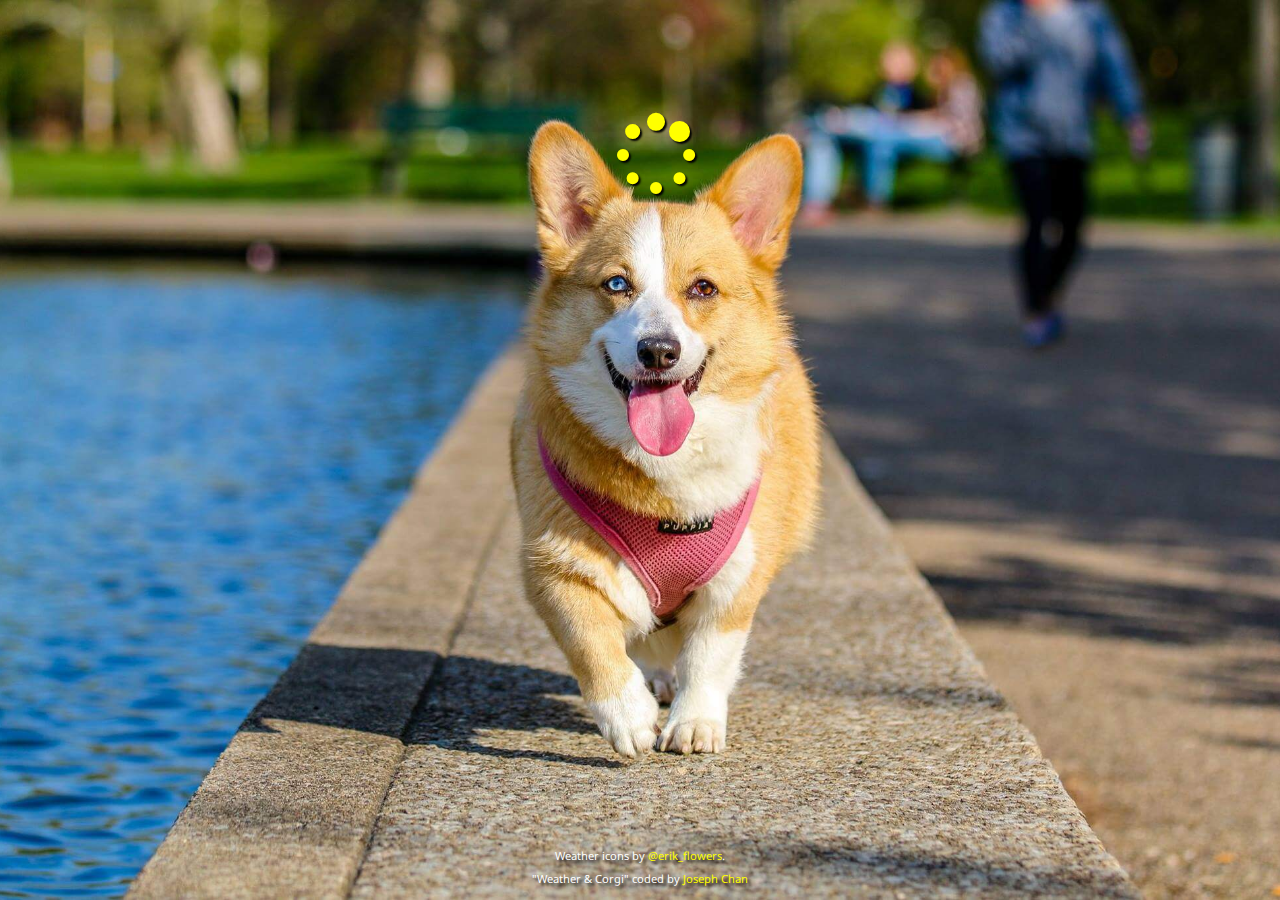
==== commit 9cb29490: "Tweak footer text" ====
--- a/index.html
+++ b/index.html
@@ -48,7 +48,7 @@
     <!--.container-->
     <footer>
       <p>
-        Weather icons by <a href="https://erikflowers.github.io/weather-icons/" title="Visit the Weather Icons site" target="_blank">@erik_flowers</a>.<br>Coded by <a href="https://github.com/joechan3" target="_blank" title="View Joseph Chan&apos;s GitHub profile">Joseph Chan</a>
+        Weather icons by <a href="https://erikflowers.github.io/weather-icons/" title="Visit the Weather Icons site" target="_blank">@erik_flowers</a>.<br>&quot;Weather &amp; Corgi&quot; coded by <a href="https://github.com/joechan3" target="_blank" title="View Joseph Chan&apos;s GitHub profile">Joseph Chan</a>
       </p>
     </footer>
     <script src="js/suncalc.js"></script>
--- a/css/styles.css
+++ b/css/styles.css
@@ -93,6 +93,7 @@
 
 footer {
   font-size: 0.8em;
+  line-height: 2em;
   position: absolute;
   left: 0;
   right: 0;
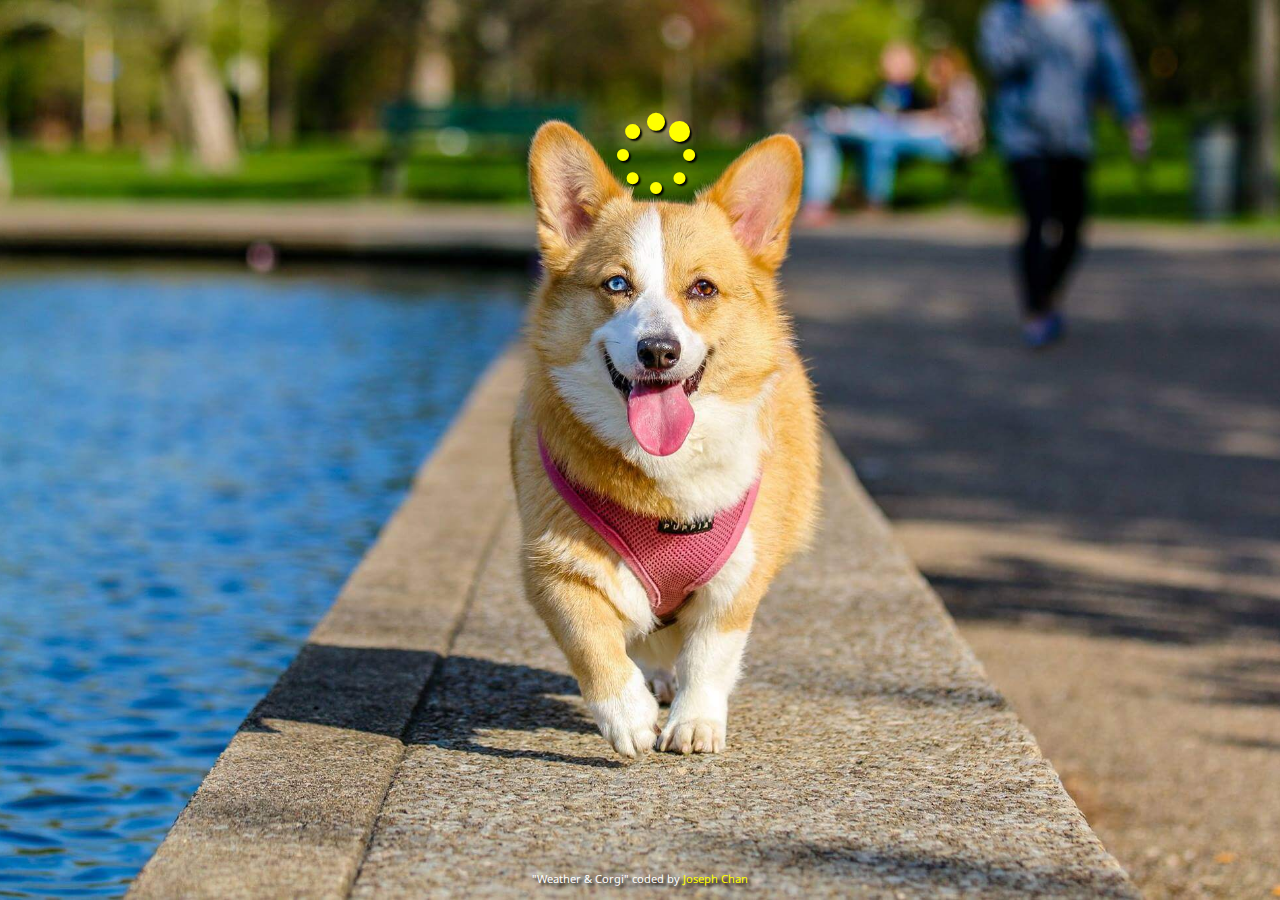
==== commit e3880f4f: "Tweak footer text" ====
--- a/index.html
+++ b/index.html
@@ -48,7 +48,7 @@
     <!--.container-->
     <footer>
       <p>
-        Weather icons by <a href="https://erikflowers.github.io/weather-icons/" title="Visit the Weather Icons site" target="_blank">@erik_flowers</a>.<br>&quot;Weather &amp; Corgi&quot; coded by <a href="https://github.com/joechan3" target="_blank" title="View Joseph Chan&apos;s GitHub profile">Joseph Chan</a>
+        &quot;Weather &amp; Corgi&quot; coded by <a href="https://github.com/joechan3" target="_blank" title="View Joseph Chan&apos;s GitHub profile">Joseph Chan</a>
       </p>
     </footer>
     <script src="js/suncalc.js"></script>
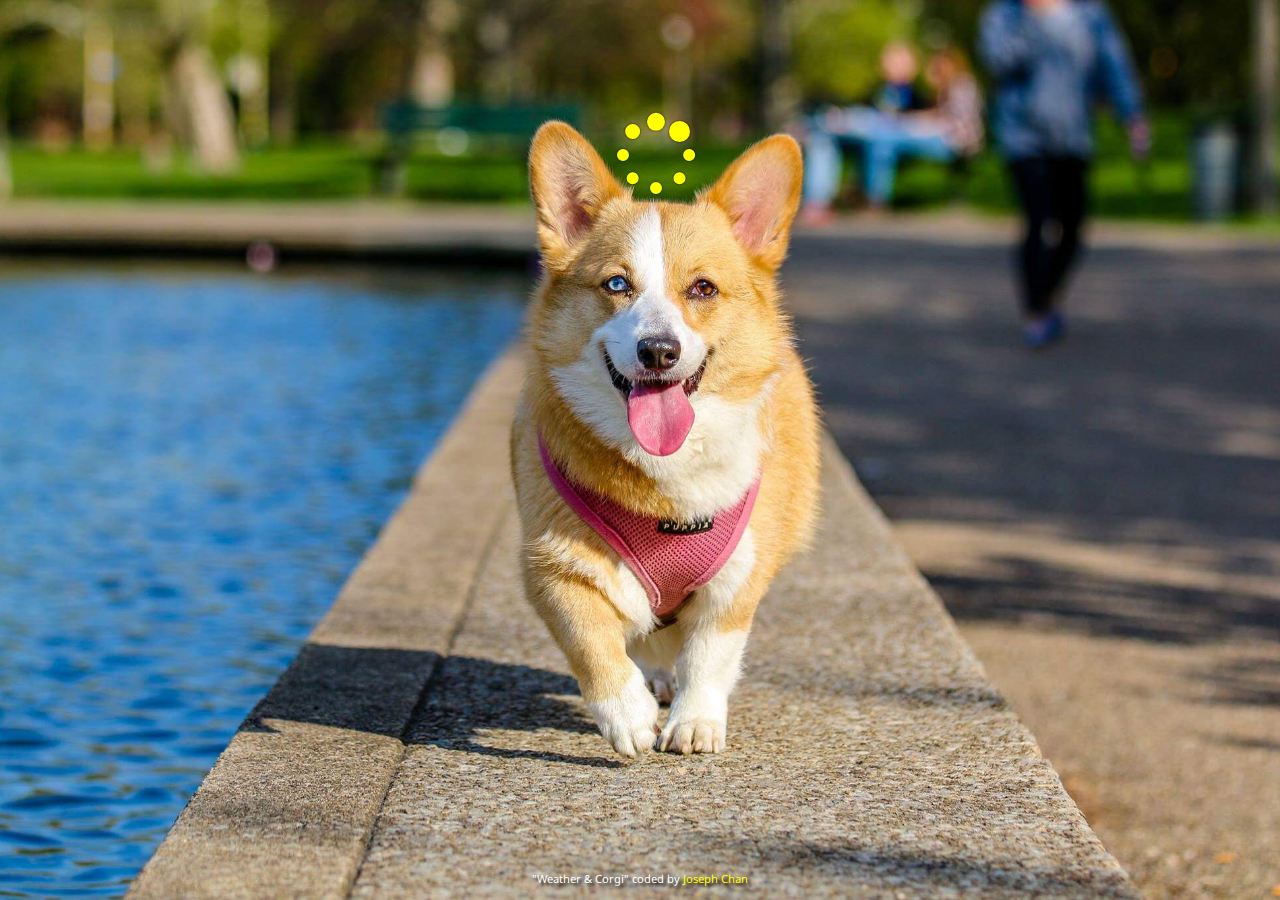
==== commit 60fd3320: "Use jquery 1.x for old browser compatibility" ====
--- a/index.html
+++ b/index.html
@@ -16,7 +16,7 @@
     <!--Favicon made by Freepik http://www.flaticon.com -->
     <link rel="shortcut icon" href="images/favicon.ico" type="image/x-icon">
     <link rel="icon" href="images/favicon.ico" type="image/x-icon">
-    <!-- Optional IE8 Support -->
+    <!--IE8 Support -->
     <!--[if lt IE 9]>
        <script src="https://oss.maxcdn.com/html5shiv/3.7.2/html5shiv.min.js"></script>
        <script src="https://oss.maxcdn.com/respond/1.4.2/respond.min.js"></script>
@@ -52,7 +52,10 @@
       </p>
     </footer>
     <script src="js/suncalc.js"></script>
-    <script src="https://code.jquery.com/jquery-2.2.3.min.js" integrity="sha256-a23g1Nt4dtEYOj7bR+vTu7+T8VP13humZFBJNIYoEJo=" crossorigin="anonymous">
+    <script
+			  src="https://code.jquery.com/jquery-1.12.4.min.js"
+			  integrity="sha256-ZosEbRLbNQzLpnKIkEdrPv7lOy9C27hHQ+Xp8a4MxAQ="
+			  crossorigin="anonymous">
     </script>
     <script src="js/script.js"></script>
   </body>
--- a/css/styles.css
+++ b/css/styles.css
@@ -54,7 +54,7 @@
   text-align:center;
   font-size: 6em;
   color: yellow;
-  text-shadow: 2px 2px 2px #000;
+  text-shadow: 0px 0px 2px #000;
 }
 
 p {
@@ -101,7 +101,7 @@
   text-shadow: 3px 3px 3px #000;
 }
 
-@media (max-height: 320px) {
+@media (max-height: 411px) {
   footer {
     display:none;
   }
